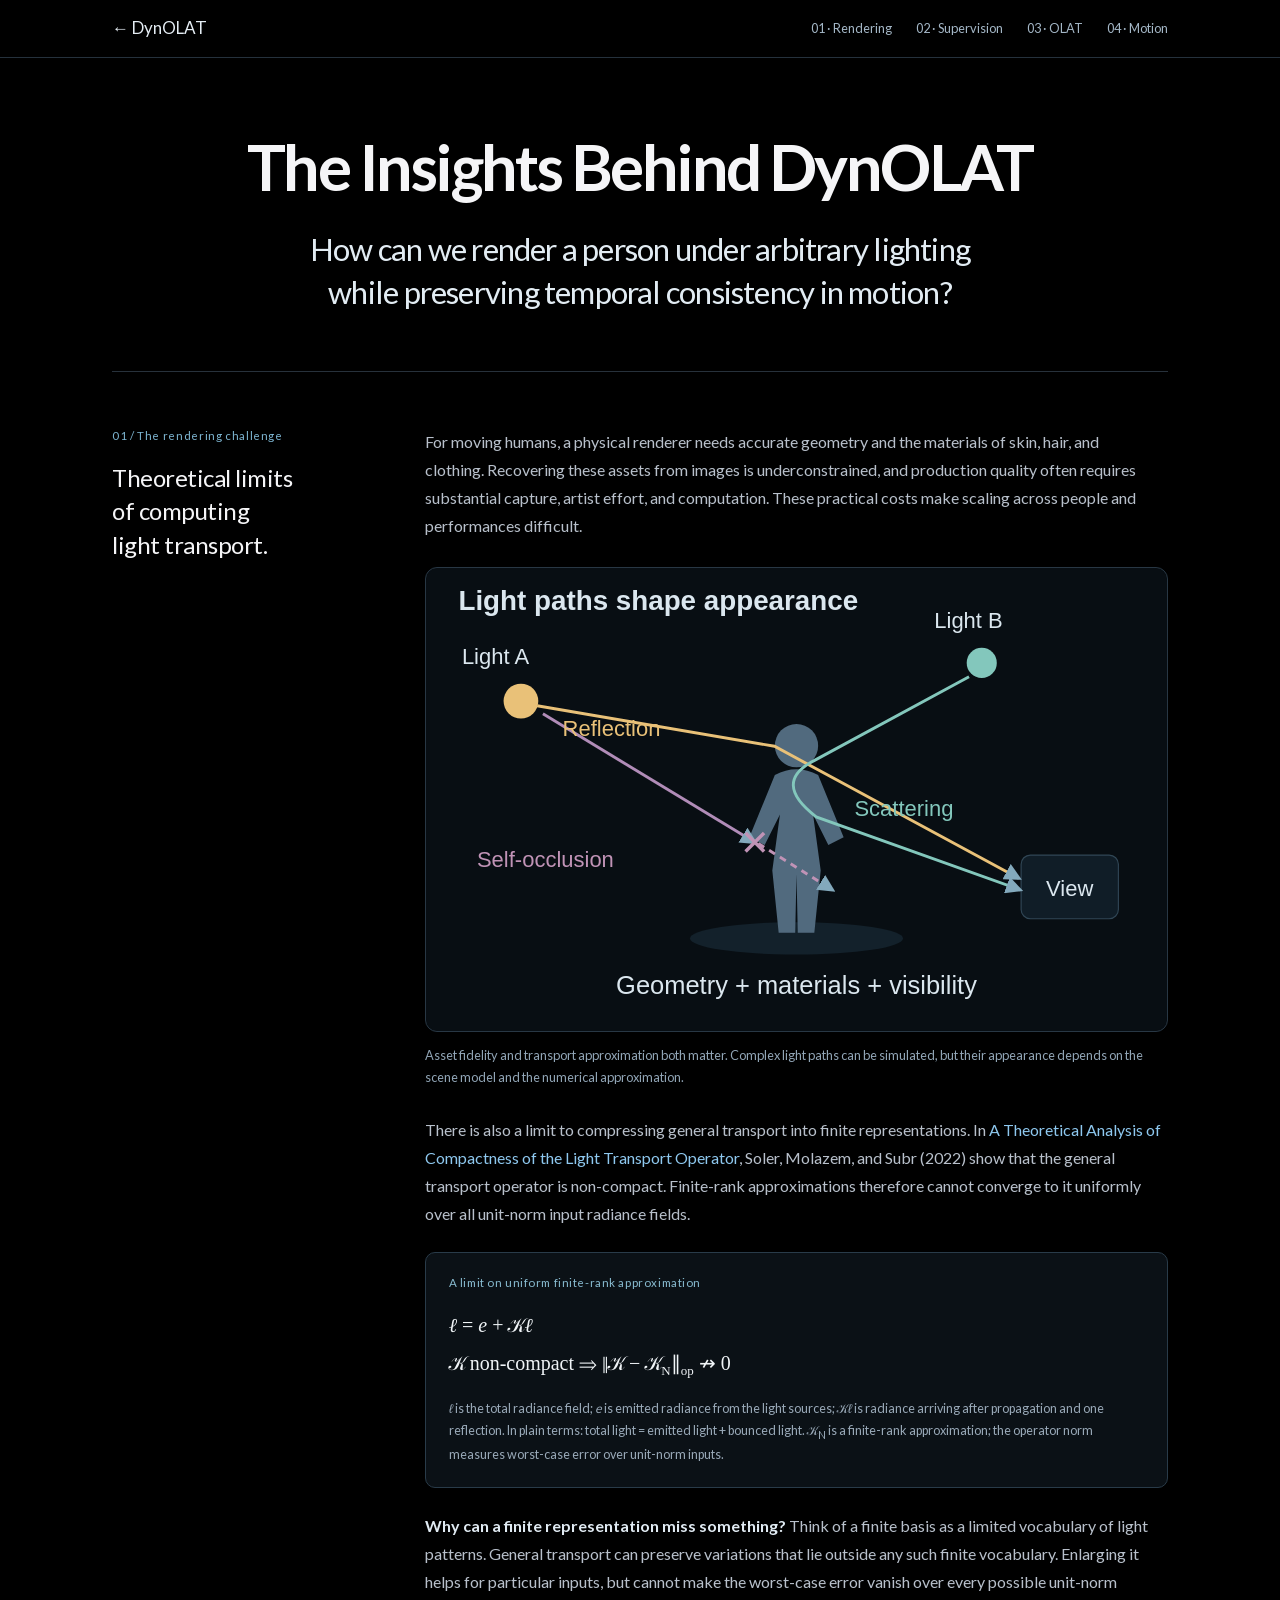
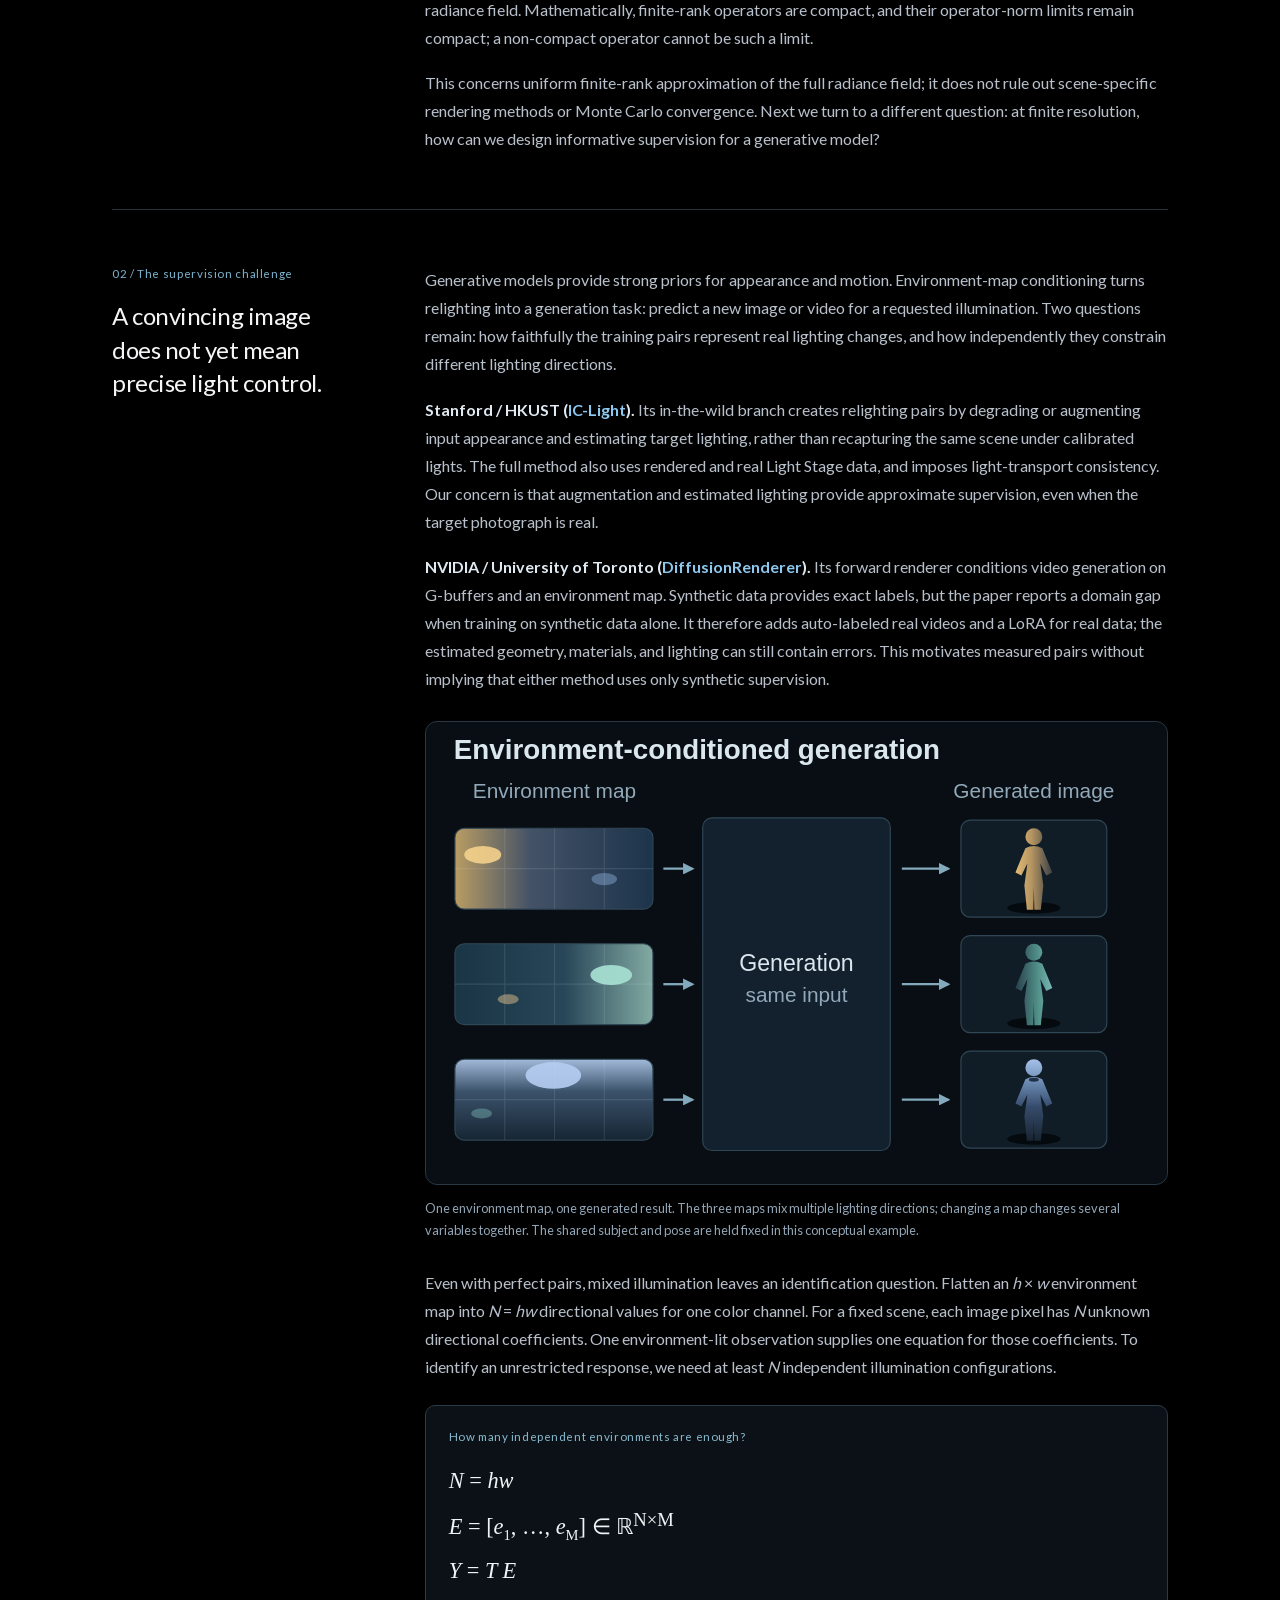
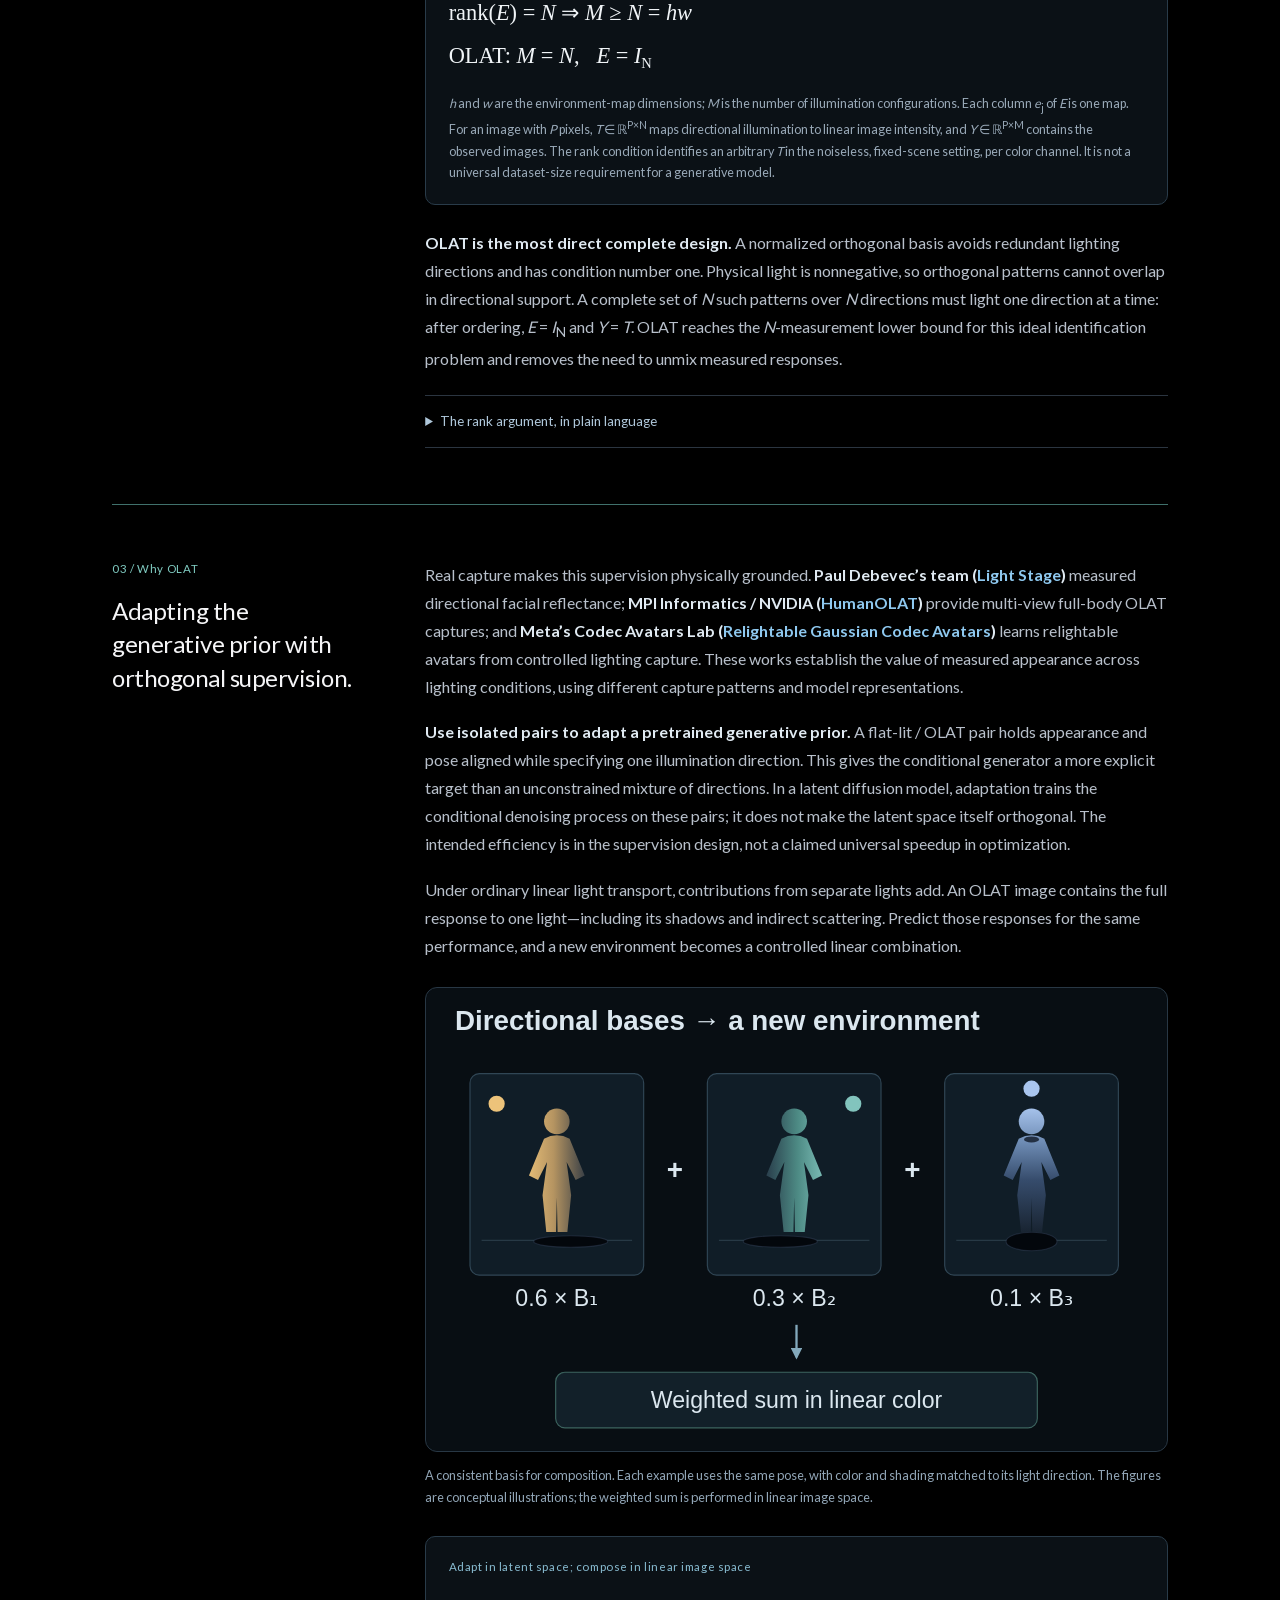
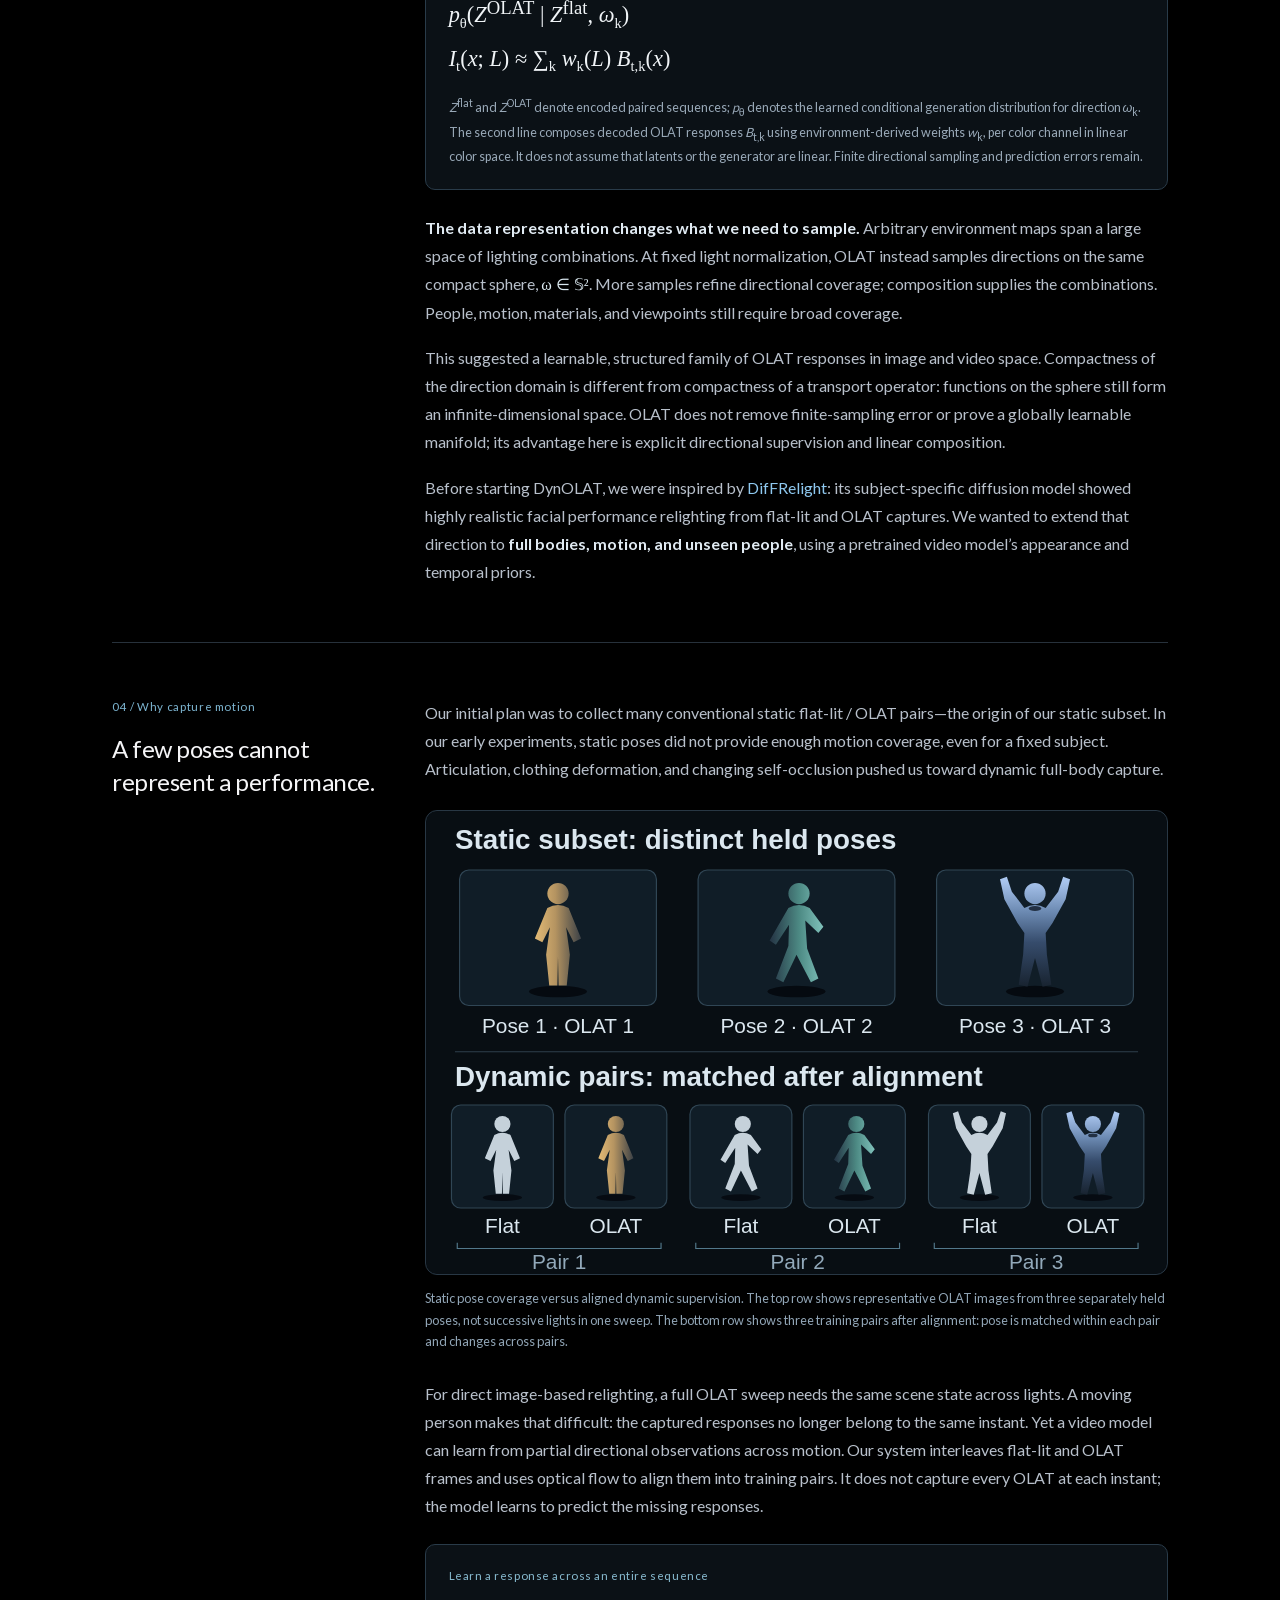
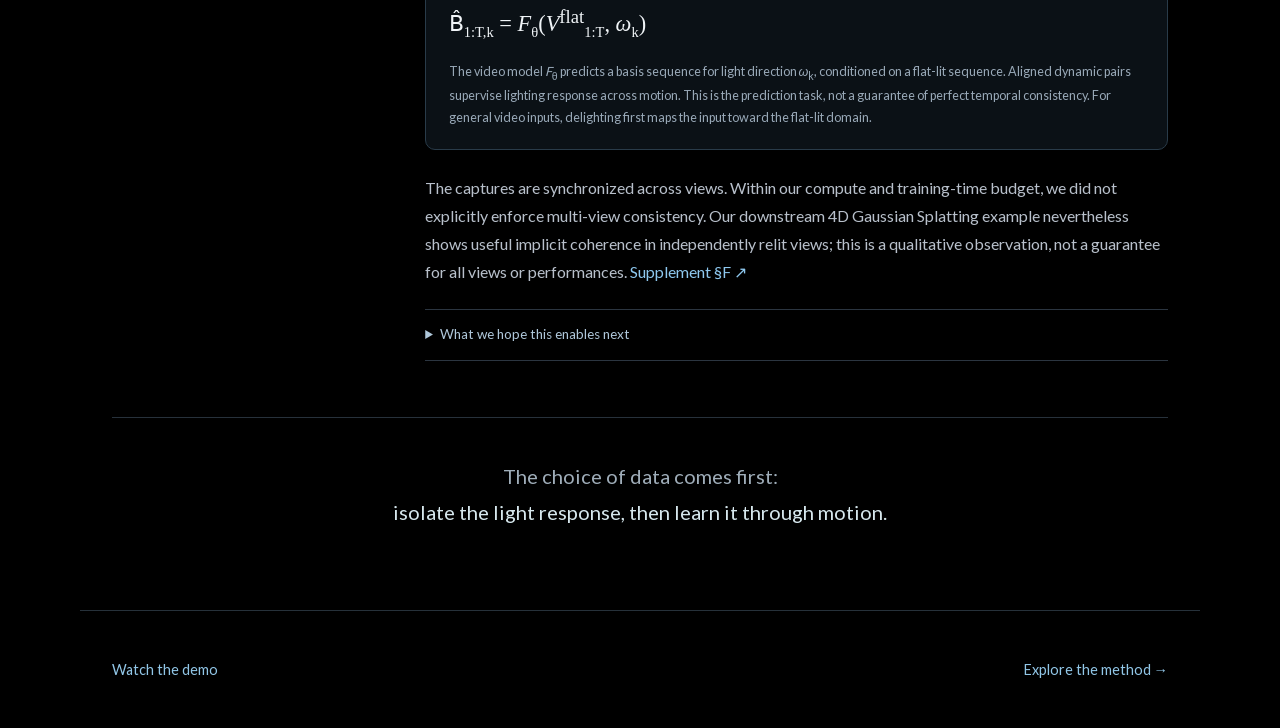
==== project-source.html @ dbf250d0 "Refine Insights narrative, supervision math, and diagrams" ====
<!doctype html>
<html lang="en" class="story-document">
<head>
  <meta charset="utf-8">
  <meta name="viewport" content="width=device-width, initial-scale=1">
  <meta name="description" content="Why DynOLAT learns OLAT responses from dynamic human capture: light transport, supervision, and the path from static poses to motion.">
  <title>The Insights Behind DynOLAT</title>
  <link rel="stylesheet" href="styles.css?v=20261019-4">
  <link rel="stylesheet" href="project-source.css?v=20261020-2">
</head>
<body class="story-page">
  <a class="story-skip" href="#project-source">Skip to story</a>
  <header class="story-nav"><div><a class="story-home" href="index.html">← DynOLAT</a><nav aria-label="Story chapters"><a href="#rendering">01 · Rendering</a><a href="#supervision">02 · Supervision</a><a href="#olat">03 · OLAT</a><a href="#motion">04 · Motion</a></nav></div></header>
  <main>    <section class="section section-block project-source" id="project-source" aria-labelledby="project-source-title">
      <div class="container section-inner">
        <div class="section__head">
          <h1 class="section-title" id="project-source-title">The Insights Behind DynOLAT</h1>
          <p class="source-question">How can we render a person under arbitrary lighting<br class="source-wide-break"> while preserving temporal consistency in motion?</p>
        </div>

        <article id="rendering" class="source-chapter">
          <header><span class="source-index">01 / The rendering challenge</span><h2>Theoretical limits of computing light transport.</h2></header>
          <div class="source-body">
            <p>For moving humans, a physical renderer needs accurate geometry and the materials of skin, hair, and clothing. Recovering these assets from images is underconstrained, and production quality often requires substantial capture, artist effort, and computation. These practical costs make scaling across people and performances difficult.</p>
            <figure class="story-figure"><img src="assets/project-source/transport-paths.svg" width="640" height="400" loading="lazy" alt="Reflection, scattering, and self-occlusion depend on the person's geometry and materials, and all contribute to the rendered appearance."><figcaption>Asset fidelity and transport approximation both matter. Complex light paths can be simulated, but their appearance depends on the scene model and the numerical approximation.</figcaption></figure>
            <p>There is also a limit to compressing general transport into finite representations. In <a href="https://homepages.inf.ed.ac.uk/ksubr/Files/Papers/SIG22_Compactness.pdf">A Theoretical Analysis of Compactness of the Light Transport Operator</a>, Soler, Molazem, and Subr (2022) show that the general transport operator is non-compact. Finite-rank approximations therefore cannot converge to it uniformly over all unit-norm input radiance fields.</p>
            <div class="source-equation" role="group" aria-label="Rendering equation and the limitation of finite-rank uniform approximation">
              <p class="source-equation__label">A limit on uniform finite-rank approximation</p>
              <p class="source-math"><i>ℓ</i> = <i>e</i> + 𝒦<i>ℓ</i><br>𝒦 non-compact ⇒ ∥𝒦 − 𝒦<sub>N</sub>∥<sub>op</sub> ↛ 0</p>
              <p class="source-equation__caption"><i>ℓ</i> is the total radiance field; <i>e</i> is emitted radiance from the light sources; 𝒦<i>ℓ</i> is radiance arriving after propagation and one reflection. In plain terms: total light = emitted light + bounced light. 𝒦<sub>N</sub> is a finite-rank approximation; the operator norm measures worst-case error over unit-norm inputs.</p>
            </div>
            <p><strong>Why can a finite representation miss something?</strong> Think of a finite basis as a limited vocabulary of light patterns. General transport can preserve variations that lie outside any such finite vocabulary. Enlarging it helps for particular inputs, but cannot make the worst-case error vanish over every possible unit-norm radiance field. Mathematically, finite-rank operators are compact, and their operator-norm limits remain compact; a non-compact operator cannot be such a limit.</p>
            <p>This concerns uniform finite-rank approximation of the full radiance field; it does not rule out scene-specific rendering methods or Monte Carlo convergence. Next we turn to a different question: at finite resolution, how can we design informative supervision for a generative model?</p>
          </div>
        </article>

        <article id="supervision" class="source-chapter">
          <header><span class="source-index">02 / The supervision challenge</span><h2>A convincing image does not yet mean precise light control.</h2></header>
          <div class="source-body">
            <p>Generative models provide strong priors for appearance and motion. Environment-map conditioning turns relighting into a generation task: predict a new image or video for a requested illumination. Two questions remain: how faithfully the training pairs represent real lighting changes, and how independently they constrain different lighting directions.</p>
            <p><strong>Stanford / HKUST (<a href="https://proceedings.iclr.cc/paper_files/paper/2025/file/1cce374fec7829c24a97ae0e91cd0999-Paper-Conference.pdf">IC-Light</a>).</strong> Its in-the-wild branch creates relighting pairs by degrading or augmenting input appearance and estimating target lighting, rather than recapturing the same scene under calibrated lights. The full method also uses rendered and real Light Stage data, and imposes light-transport consistency. Our concern is that augmentation and estimated lighting provide approximate supervision, even when the target photograph is real.</p>
            <p><strong>NVIDIA / University of Toronto (<a href="https://arxiv.org/abs/2501.18590">DiffusionRenderer</a>).</strong> Its forward renderer conditions video generation on G-buffers and an environment map. Synthetic data provides exact labels, but the paper reports a domain gap when training on synthetic data alone. It therefore adds auto-labeled real videos and a LoRA for real data; the estimated geometry, materials, and lighting can still contain errors. This motivates measured pairs without implying that either method uses only synthetic supervision.</p>
            <figure class="story-figure"><img src="assets/project-source/mixed-supervision.svg" width="640" height="400" loading="lazy" alt="Three environment maps are arranged vertically. Each conditions generation of one corresponding image of the same pose, with a different lighting appearance."><figcaption>One environment map, one generated result. The three maps mix multiple lighting directions; changing a map changes several variables together. The shared subject and pose are held fixed in this conceptual example.</figcaption></figure>
            <p>Even with perfect pairs, mixed illumination leaves an identification question. Flatten an <i>h</i> × <i>w</i> environment map into <i>N</i> = <i>hw</i> directional values for one color channel. For a fixed scene, each image pixel has <i>N</i> unknown directional coefficients. One environment-lit observation supplies one equation for those coefficients. To identify an unrestricted response, we need at least <i>N</i> independent illumination configurations.</p>
            <div class="source-equation" role="group" aria-label="Environment-map dimensions, measurement rank, and the OLAT basis">
              <p class="source-equation__label">How many independent environments are enough?</p>
              <p class="source-math"><i>N</i> = <i>hw</i><br><i>E</i> = [<i>e</i><sub>1</sub>, …, <i>e</i><sub>M</sub>] ∈ ℝ<sup>N×M</sup><br><i>Y</i> = <i>T E</i><br>rank(<i>E</i>) = <i>N</i> ⇒ <i>M</i> ≥ <i>N</i> = <i>hw</i><br>OLAT: <i>M</i> = <i>N</i>, &nbsp; <i>E</i> = <i>I</i><sub>N</sub></p>
              <p class="source-equation__caption"><i>h</i> and <i>w</i> are the environment-map dimensions; <i>M</i> is the number of illumination configurations. Each column <i>e</i><sub>j</sub> of <i>E</i> is one map. For an image with <i>P</i> pixels, <i>T</i> ∈ ℝ<sup>P×N</sup> maps directional illumination to linear image intensity, and <i>Y</i> ∈ ℝ<sup>P×M</sup> contains the observed images. The rank condition identifies an arbitrary <i>T</i> in the noiseless, fixed-scene setting, per color channel. It is not a universal dataset-size requirement for a generative model.</p>
            </div>
            <p><strong>OLAT is the most direct complete design.</strong> A normalized orthogonal basis avoids redundant lighting directions and has condition number one. Physical light is nonnegative, so orthogonal patterns cannot overlap in directional support. A complete set of <i>N</i> such patterns over <i>N</i> directions must light one direction at a time: after ordering, <i>E</i> = <i>I</i><sub>N</sub> and <i>Y</i> = <i>T</i>. OLAT reaches the <i>N</i>-measurement lower bound for this ideal identification problem and removes the need to unmix measured responses.</p>
            <details class="source-detail"><summary>The rank argument, in plain language</summary><div>
            <p>More images do not automatically mean more independent information. If every environment is just a brighter or darker copy of one map, the columns of <i>E</i> are proportional and its rank is only one. With fewer than <i>N</i> independent directions in their span, some changes in <i>T</i> remain invisible in all the training observations. Full row rank removes that linear ambiguity; good conditioning reduces sensitivity to noise.</p>
            <p>For nonnegative patterns, <span class="source-inline-math">⟨eᵢ, eⱼ⟩ = ∑ₖ eₖᵢ eₖⱼ = 0</span> means every product is zero. Hence the patterns illuminate disjoint direction sets. With <i>N</i> nonzero, pairwise orthogonal patterns over <i>N</i> bins, each set contains one bin. Non-orthogonal full-rank designs also work; orthogonality is a well-conditioned choice, not a requirement for learning.</p>
            <p>This count assumes a fixed subject, pose, viewpoint, and linear response; varying the pose also changes <i>T</i>. Priors, reduced angular bandwidth, or a restricted response family can lower the data requirement. Orthogonality concerns the lighting inputs, not their images or learned latents. OLAT does not universally minimize capture time or noise: multiplexed lighting can have advantages under different sensor and illumination budgets.</p>
            </div></details>
          </div>
        </article>

        <article id="olat" class="source-chapter source-chapter--key">
          <header><span class="source-index">03 / Why OLAT</span><h2>Adapting the generative prior with orthogonal supervision.</h2></header>
          <div class="source-body">
            <p>Real capture makes this supervision physically grounded. <strong>Paul Debevec’s team (<a href="https://www.pauldebevec.com/Research/LS/debevec-siggraph2000-high.pdf">Light Stage</a>)</strong> measured directional facial reflectance; <strong>MPI Informatics / NVIDIA (<a href="https://arxiv.org/abs/2508.09137">HumanOLAT</a>)</strong> provide multi-view full-body OLAT captures; and <strong>Meta’s Codec Avatars Lab (<a href="https://arxiv.org/abs/2312.03704">Relightable Gaussian Codec Avatars</a>)</strong> learns relightable avatars from controlled lighting capture. These works establish the value of measured appearance across lighting conditions, using different capture patterns and model representations.</p>
            <p><strong>Use isolated pairs to adapt a pretrained generative prior.</strong> A flat-lit / OLAT pair holds appearance and pose aligned while specifying one illumination direction. This gives the conditional generator a more explicit target than an unconstrained mixture of directions. In a latent diffusion model, adaptation trains the conditional denoising process on these pairs; it does not make the latent space itself orthogonal. The intended efficiency is in the supervision design, not a claimed universal speedup in optimization.</p>
            <p>Under ordinary linear light transport, contributions from separate lights add. An OLAT image contains the full response to one light—including its shadows and indirect scattering. Predict those responses for the same performance, and a new environment becomes a controlled linear combination.</p>
            <figure class="story-figure"><img src="assets/project-source/olat-composition.svg" width="640" height="400" loading="lazy" alt="A smaller human figure under warm left lighting, teal right lighting, and blue top lighting. Each light matches its shading color; top lighting adds a shadow below the chin and on the ground."><figcaption>A consistent basis for composition. Each example uses the same pose, with color and shading matched to its light direction. The figures are conceptual illustrations; the weighted sum is performed in linear image space.</figcaption></figure>
            <div class="source-equation" role="group" aria-label="Conditional generative adaptation and linear OLAT composition">
              <p class="source-equation__label">Adapt in latent space; compose in linear image space</p>
              <p class="source-math"><i>p</i><sub>θ</sub>(<i>Z</i><sup>OLAT</sup> | <i>Z</i><sup>flat</sup>, <i>ω</i><sub>k</sub>)<br><i>I</i><sub>t</sub>(<i>x</i>; <i>L</i>) ≈ ∑<sub>k</sub> <i>w</i><sub>k</sub>(<i>L</i>) <i>B</i><sub>t,k</sub>(<i>x</i>)</p>
              <p class="source-equation__caption"><i>Z</i><sup>flat</sup> and <i>Z</i><sup>OLAT</sup> denote encoded paired sequences; <i>p</i><sub>θ</sub> denotes the learned conditional generation distribution for direction <i>ω</i><sub>k</sub>. The second line composes decoded OLAT responses <i>B</i><sub>t,k</sub> using environment-derived weights <i>w</i><sub>k</sub>, per color channel in linear color space. It does not assume that latents or the generator are linear. Finite directional sampling and prediction errors remain.</p>
            </div>
            <p><strong>The data representation changes what we need to sample.</strong> Arbitrary environment maps span a large space of lighting combinations. At fixed light normalization, OLAT instead samples directions on the same compact sphere, <span class="source-inline-math">ω ∈ 𝕊²</span>. More samples refine directional coverage; composition supplies the combinations. People, motion, materials, and viewpoints still require broad coverage.</p>
            <p>This suggested a learnable, structured family of OLAT responses in image and video space. Compactness of the direction domain is different from compactness of a transport operator: functions on the sphere still form an infinite-dimensional space. OLAT does not remove finite-sampling error or prove a globally learnable manifold; its advantage here is explicit directional supervision and linear composition.</p>
            <p>Before starting DynOLAT, we were inspired by <a href="https://arxiv.org/abs/2410.08188">DifFRelight</a>: its subject-specific diffusion model showed highly realistic facial performance relighting from flat-lit and OLAT captures. We wanted to extend that direction to <strong>full bodies, motion, and unseen people</strong>, using a pretrained video model’s appearance and temporal priors.</p>
          </div>
        </article>

        <article id="motion" class="source-chapter">
          <header><span class="source-index">04 / Why capture motion</span><h2>A few poses cannot represent a performance.</h2></header>
          <div class="source-body">
            <p>Our initial plan was to collect many conventional static flat-lit / OLAT pairs—the origin of our static subset. In our early experiments, static poses did not provide enough motion coverage, even for a fixed subject. Articulation, clothing deformation, and changing self-occlusion pushed us toward dynamic full-body capture.</p>
            <figure class="story-figure"><img src="assets/project-source/dynamic-pairs.svg" width="640" height="400" loading="lazy" alt="Three different static poses above three aligned dynamic pairs. Each pair contains a flat-lit and a directionally shaded OLAT image in the same pose, with the pose changing between pairs."><figcaption>Static pose coverage versus aligned dynamic supervision. The top row shows representative OLAT images from three separately held poses, not successive lights in one sweep. The bottom row shows three training pairs after alignment: pose is matched within each pair and changes across pairs.</figcaption></figure>
            <p>For direct image-based relighting, a full OLAT sweep needs the same scene state across lights. A moving person makes that difficult: the captured responses no longer belong to the same instant. Yet a video model can learn from partial directional observations across motion. Our system interleaves flat-lit and OLAT frames and uses optical flow to align them into training pairs. It does not capture every OLAT at each instant; the model learns to predict the missing responses.</p>
            <div class="source-equation" role="group" aria-label="Video conditioned OLAT prediction task">
              <p class="source-equation__label">Learn a response across an entire sequence</p>
              <p class="source-math">B̂<sub>1:T,k</sub> = <i>F</i><sub>θ</sub>(<i>V</i><sup>flat</sup><sub>1:T</sub>, <i>ω</i><sub>k</sub>)</p>
              <p class="source-equation__caption">The video model <i>F</i><sub>θ</sub> predicts a basis sequence for light direction <i>ω</i><sub>k</sub>, conditioned on a flat-lit sequence. Aligned dynamic pairs supervise lighting response across motion. This is the prediction task, not a guarantee of perfect temporal consistency. For general video inputs, delighting first maps the input toward the flat-lit domain.</p>
            </div>
            <p>The captures are synchronized across views. Within our compute and training-time budget, we did not explicitly enforce multi-view consistency. Our downstream 4D Gaussian Splatting example nevertheless shows useful implicit coherence in independently relit views; this is a qualitative observation, not a guarantee for all views or performances. <a href="assets/dynolat.pdf#page=20">Supplement §F ↗</a></p>
            <details class="source-detail">
              <summary>What we hope this enables next</summary>
              <div><p>We hope the data and learned OLAT responses support faster inference, distillation, and explicit multi-view training. One possibility is to compose OLAT predictions into environment-lit training pairs, then distill them into a model that takes an environment map directly. This could retain the benefits of structured supervision while reducing the cost of generating many basis videos. These are directions for future work.</p></div>
            </details>
          </div>
        </article>
        <p class="source-takeaway">The choice of data comes first:<br><strong>isolate the light response, then learn it through motion.</strong></p>
      </div>
    </section></main>
  <footer class="story-footer"><a href="index.html#demo">Watch the demo</a><a href="index.html#method">Explore the method →</a></footer>
</body>
</html>
---- styles.css ----
@font-face {
  font-family: "Lato";
  font-style: normal;
  font-weight: 400;
  font-display: swap;
  src: url("assets/fonts/lato-latin-400-normal.woff2") format("woff2");
}

@font-face {
  font-family: "Lato";
  font-style: normal;
  font-weight: 700;
  font-display: swap;
  src: url("assets/fonts/lato-latin-700-normal.woff2") format("woff2");
}

:root {
  color-scheme: dark;
  --bg: #000000;
  --surface-deep: #121214;
  --surface: #1d1d1f;
  --surface-hover: #2a2a2d;
  --border: #424245;
  --border-strong: #55555a;
  --text: #f5f5f7;
  --text-muted: #8e8e93;
  --text-faint: #76767b;
  --link: #3274d8;
  --accent: #40a5eb;
  --accent-soft: #6e85df;
  --accent-teal: #52bbb1;
  --container: 60rem;
  --gutter: clamp(1.1rem, 4vw, 2rem);
  --section-gap: clamp(6rem, 10vw, 10rem);
  --radius-media: 16px;
  --radius: 8px;
  --radius-sm: 6px;
  --radius-pill: 999px;
  --ease: cubic-bezier(0.4, 0, 0.2, 1);
  --anchor-offset: 5.5rem;
  --step-small: 0.875rem;
  --step-body: 1.0625rem;
  --step-lead: 1.3125rem;
  --step-heading: 2rem;
  --step-display: 2.2rem;
}

*,
*::before,
*::after {
  box-sizing: border-box;
}

html {
  scroll-behavior: smooth;
  scroll-padding-top: var(--anchor-offset);
  -webkit-text-size-adjust: 100%;
}

body {
  min-width: 320px;
  margin: 0;
  overflow-x: hidden;
  background: var(--bg);
  color: var(--text);
  font-family: "Lato", ui-sans-serif, -apple-system, BlinkMacSystemFont, "Segoe UI", "PingFang SC", "Microsoft YaHei", sans-serif;
  font-size: var(--step-body);
  line-height: 1.47;
  letter-spacing: 0;
  -webkit-font-smoothing: antialiased;
  text-rendering: optimizeLegibility;
}

img,
video {
  display: block;
  max-width: 100%;
  height: auto;
  -webkit-user-drag: none;
  user-select: none;
}

a {
  color: var(--link);
  text-decoration: none;
}

a:hover {
  text-decoration: underline;
}

h1,
h2,
h3,
p,
figure {
  margin: 0;
}

h1,
h2,
h3 {
  font-weight: 700;
  letter-spacing: 0;
  text-wrap: balance;
}

h2 {
  font-size: var(--step-heading);
  line-height: 1.125;
}

h3 {
  font-size: var(--step-lead);
  line-height: 1.25;
}

p {
  text-wrap: pretty;
}

:focus-visible {
  outline: 2px solid var(--link);
  outline-offset: 3px;
  border-radius: 4px;
}

.container {
  width: 100%;
  max-width: var(--container);
  margin-inline: auto;
  padding-inline: var(--gutter);
}

.paper-page {
  width: 100%;
}

.topbar {
  position: fixed;
  inset: 0 0 auto;
  z-index: 50;
  display: flex;
  justify-content: center;
  padding: max(0.25rem, env(safe-area-inset-top, 0px)) var(--gutter) 0;
  pointer-events: none;
}

.topbar__pill {
  display: flex;
  align-items: center;
  justify-content: space-between;
  gap: 0.75rem;
  width: 100%;
  max-width: calc(var(--container) - var(--gutter) * 2);
  min-height: 3rem;
  padding: 0.35rem 0.5rem 0.35rem 0.9rem;
  border-radius: var(--radius-media);
  background: color-mix(in srgb, var(--bg) 65%, transparent);
  backdrop-filter: blur(20px) saturate(160%);
  -webkit-backdrop-filter: blur(20px) saturate(160%);
  box-shadow: 0 0 0 1px var(--border);
  opacity: 0;
  transform: translateY(calc(-100% - 1.5rem));
  transition: opacity 0.3s var(--ease), transform 0.3s var(--ease);
  pointer-events: none;
}

.topbar.is-pinned .topbar__pill {
  opacity: 1;
  transform: none;
  pointer-events: auto;
}

.topbar__brand {
  display: inline-flex;
  flex: none;
  align-items: center;
  gap: 0.55rem;
  color: var(--text);
  font-weight: 700;
}

.topbar__brand:hover {
  text-decoration: none;
}

.brand-mark {
  width: 1.15rem;
  height: 1.15rem;
  flex: none;
  border: 2px solid var(--accent);
  border-right-color: var(--accent-teal);
  border-radius: 50%;
  box-shadow: 0 0 0 3px rgb(64 165 235 / 12%);
}

.topbar__nav {
  display: flex;
  gap: 0.25rem;
  min-width: 0;
  margin-left: auto;
  overflow-x: auto;
  scrollbar-width: none;
}

.topbar__nav::-webkit-scrollbar {
  display: none;
}

.topbar__link {
  padding: 0.35rem 0.7rem;
  border-radius: var(--radius-pill);
  color: var(--text-faint);
  font-size: var(--step-small);
  white-space: nowrap;
  transition: color 0.2s var(--ease), background-color 0.2s var(--ease);
}

.topbar__link:hover {
  background: var(--surface-hover);
  color: var(--text);
  text-decoration: none;
}

.topbar__link.active {
  background: var(--surface);
  color: var(--text);
}

.hero {
  min-height: 100vh;
  padding-top: max(clamp(3rem, 8vw, 5.5rem), env(safe-area-inset-top, 0px));
  padding-bottom: var(--section-gap);
  text-align: center;
}

.hero .section-inner {
  display: flex;
  flex-direction: column;
  align-items: center;
}

.hero__title {
  display: flex;
  align-items: baseline;
  justify-content: center;
  gap: 0.32em;
  max-width: 56rem;
  margin-bottom: 1.75rem;
  font-size: var(--step-display);
  line-height: 1.1;
  text-align: left;
}

.hero__title-main {
  flex: none;
  background: linear-gradient(90deg, var(--accent-soft) 0%, var(--accent) 35%, var(--accent-teal) 60%, var(--accent) 100%);
  background-size: 200% 100%;
  background-clip: text;
  color: transparent;
  -webkit-background-clip: text;
  -webkit-text-fill-color: transparent;
  animation: gradient-drift 8s ease-in-out infinite alternate;
}

.hero__title-sub {
  color: var(--text);
  font-weight: 400;
}

@keyframes gradient-drift {
  from { background-position: 0% 50%; }
  to { background-position: 100% 50%; }
}

.authors {
  max-width: 52rem;
  color: var(--text);
  font-size: var(--step-lead);
  line-height: 1.55;
}

.authors sup,
.author-note sup {
  margin-left: 0.08em;
  color: var(--link);
  font-size: 0.72em;
  font-weight: 700;
}

.affiliations {
  margin-top: 0.75rem;
  color: var(--text);
  font-size: var(--step-lead);
}

.affiliations span {
  margin-inline: 0.4em;
  color: var(--text-faint);
}

.author-note {
  display: flex;
  flex-wrap: wrap;
  justify-content: center;
  gap: 0.25rem 2.5rem;
  margin-top: 0.45rem;
  color: var(--text-muted);
  font-size: var(--step-small);
}

.actions {
  display: flex;
  flex-wrap: wrap;
  justify-content: center;
  gap: 0.6rem;
  margin-top: 1.75rem;
}

.button {
  display: inline-flex;
  align-items: center;
  justify-content: center;
  min-width: 5rem;
  min-height: 2.7rem;
  padding: 0.6rem 1.15rem;
  border: 1px solid var(--border);
  border-radius: var(--radius-pill);
  background: var(--surface);
  color: var(--text);
  font-size: var(--step-body);
  line-height: 1.2;
  transition: background-color 0.2s var(--ease), border-color 0.2s var(--ease);
}

.button:hover {
  border-color: var(--border-strong);
  background: var(--surface-hover);
  text-decoration: none;
}

.hero__teaser {
  margin-top: clamp(3rem, 7vw, 5rem);
}

.media-frame {
  position: relative;
  overflow: hidden;
  width: 100%;
  border-radius: var(--radius-media);
  background: var(--surface-deep);
}

.hero__media {
  aspect-ratio: 1920 / 812;
}

.hero__media img,
.media-frame--video video {
  width: 100%;
  height: 100%;
  object-fit: cover;
}

.section {
  padding-block: var(--section-gap);
}

.hero + .section,
.section + .section {
  padding-top: 0;
}

.section__head {
  margin-bottom: clamp(2.5rem, 5vw, 4rem);
}

.section__head h2 {
  text-align: center;
}

.section__lead {
  margin-top: 1.5rem;
  color: var(--text);
  text-align: left;
}

.prose {
  color: var(--text);
}

.callout {
  display: grid;
  grid-template-columns: 7rem minmax(0, 1fr);
  gap: 1.5rem;
  align-items: start;
  margin-top: 2.5rem;
  padding: 1.5rem 0 1.5rem 1.5rem;
  border-left: 3px solid var(--link);
  background: linear-gradient(90deg, rgb(50 116 216 / 10%), transparent 72%);
}

.callout h3 {
  color: var(--accent);
}

.method-list {
  display: grid;
  grid-template-columns: 1fr 1fr;
  gap: 1px;
  margin: 0;
  padding: 1px;
  border-radius: var(--radius);
  background: var(--border);
  list-style: none;
}

.method-list .info-card {
  display: grid;
  grid-template-columns: 2.8rem minmax(0, 1fr);
  gap: 1rem;
  min-height: 13rem;
  padding: 1.75rem;
  background: var(--surface-deep);
}

.method-list .info-card:first-child {
  border-radius: var(--radius-sm) 0 0 0;
}

.method-list .info-card:nth-child(2) {
  border-radius: 0 var(--radius-sm) 0 0;
}

.method-list .info-card:nth-last-child(2) {
  border-radius: 0 0 0 var(--radius-sm);
}

.method-list .info-card:last-child {
  border-radius: 0 0 var(--radius-sm) 0;
}

.method-list__index {
  color: var(--link);
  font-size: var(--step-small);
  font-variant-numeric: tabular-nums;
}

.info-card h3 {
  margin-bottom: 0.8rem;
}

.info-card p {
  color: var(--text-muted);
}

.dataset-summary {
  display: grid;
  grid-template-columns: repeat(3, 1fr);
  margin-bottom: 3rem;
  border-block: 1px solid var(--border);
}

.dataset-summary p {
  display: flex;
  min-width: 0;
  flex-direction: column;
  align-items: center;
  gap: 0.25rem;
  padding: 1.8rem 1rem;
  text-align: center;
}

.dataset-summary p + p {
  border-left: 1px solid var(--border);
}

.dataset-summary strong {
  color: var(--text);
  font-size: var(--step-heading);
  line-height: 1.15;
}

.dataset-summary span {
  color: var(--text-muted);
  font-size: var(--step-small);
}

.dataset-grid {
  display: grid;
  grid-template-columns: repeat(3, 1fr);
  gap: 1rem;
}

.dataset-grid .info-card {
  min-height: 12rem;
  padding: 1.5rem;
  border: 1px solid var(--border);
  border-radius: var(--radius);
  background: var(--surface-deep);
}

.metric-grid {
  display: grid;
  grid-template-columns: repeat(3, 1fr);
  margin-bottom: 2.25rem;
  border-block: 1px solid var(--border);
}

.metric-card {
  display: grid;
  gap: 0.4rem;
  min-width: 0;
  padding: 1.5rem 1.25rem;
  text-align: center;
}

.metric-card + .metric-card {
  border-left: 1px solid var(--border);
}

.metric-name {
  color: var(--text-muted);
  font-size: var(--step-small);
}

.metric-value {
  color: var(--text);
  font-size: var(--step-lead);
  font-weight: 700;
}

.experiment-video-grid {
  display: grid;
  grid-template-columns: 1fr 1fr;
  gap: 1rem;
  margin-top: 2.5rem;
}

.media-frame--video {
  aspect-ratio: 16 / 9;
}

.video-caption {
  margin-top: 0.75rem;
  color: var(--text-muted);
  font-size: var(--step-small);
  text-align: left;
}

.experiment-hdr-note {
  margin-top: 0.75rem;
  color: var(--text-faint);
  font-size: var(--step-small);
  text-align: right;
}

.demo-section {
  padding-bottom: clamp(5rem, 8vw, 8rem);
}

.footer {
  padding-bottom: 2rem;
  color: var(--text-muted);
  font-size: var(--step-small);
  text-align: center;
}

.footer p {
  padding-top: 1.4rem;
  border-top: 1px solid var(--border);
}

video:fullscreen {
  object-fit: contain;
}

video:-webkit-full-screen {
  object-fit: contain;
}

@media (max-width: 52rem) {
  .hero__title {
    display: block;
    text-align: center;
  }

  .hero__title-main,
  .hero__title-sub {
    display: block;
  }

  .hero__title-sub {
    margin-top: 0.3rem;
    font-size: var(--step-lead);
    line-height: 1.3;
  }

  .hero__title-colon,
  .hero__br--wide {
    display: none;
  }

  .authors,
  .affiliations {
    font-size: var(--step-body);
  }

  .method-list,
  .dataset-grid {
    grid-template-columns: 1fr;
  }

  .method-list .info-card {
    min-height: 0;
    border-radius: 0;
  }

  .method-list .info-card:first-child {
    border-radius: var(--radius-sm) var(--radius-sm) 0 0;
  }

  .method-list .info-card:last-child {
    border-radius: 0 0 var(--radius-sm) var(--radius-sm);
  }
}

@media (max-width: 44rem) {
  :root {
    --section-gap: 5.5rem;
  }

  .topbar {
    display: none;
  }

  .hero {
    min-height: auto;
    padding-top: 2.5rem;
  }

  .hero__title {
    font-size: var(--step-heading);
  }

  .author-note {
    display: grid;
    gap: 0.2rem;
  }

  .button {
    min-width: 4.6rem;
    padding-inline: 0.9rem;
    font-size: var(--step-small);
  }

  .actions {
    max-width: 21rem;
  }

  .hero__media {
    border-radius: var(--radius);
  }

  .callout {
    grid-template-columns: 1fr;
    gap: 0.65rem;
    padding-left: 1rem;
  }

  .dataset-summary,
  .metric-grid {
    grid-template-columns: 1fr;
  }

  .dataset-summary p + p,
  .metric-card + .metric-card {
    border-top: 1px solid var(--border);
    border-left: 0;
  }

  .experiment-video-grid {
    grid-template-columns: 1fr;
    gap: 1.75rem;
  }

  .experiment-hdr-note {
    text-align: left;
  }
}

@media (max-width: 31.25rem) {
  .container {
    max-width: 24rem;
  }

  .authors,
  .affiliations,
  .author-note {
    overflow-wrap: anywhere;
  }
}

@media (prefers-reduced-motion: reduce) {
  html {
    scroll-behavior: auto;
  }

  *,
  *::before,
  *::after {
    animation-duration: 0.01ms !important;
    animation-iteration-count: 1 !important;
    transition-duration: 0.01ms !important;
  }
}

/* Release preview: compact opening, full-frame video, and paper-backed results. */
.hero { min-height: auto; padding-top: 2.8rem; padding-bottom: 5rem; }
.hero__title { margin-bottom: 1.2rem; font-size: clamp(1.7rem, 3vw, 2.2rem); }
.authors { font-size: 1.02rem; line-height: 1.65; }
.affiliations { display: flex; justify-content: center; flex-wrap: wrap; gap: .2rem 1rem; font-size: .88rem; margin-top: .65rem; }
.affiliations span { margin: 0; color: var(--text-muted); }
.author-note { font-size: .77rem; }
.actions { margin-top: 1.2rem; gap: .5rem; }
.button { min-height: 2.5rem; padding: .5rem 1rem; font-size: .9rem; }
.button--pending { opacity: .55; cursor: default; gap: .4rem; }
.button--pending small { font-size: .65rem; color: var(--text-muted); }
.hero-demo { margin-top: 1.7rem; scroll-margin-top: 4rem; }
.hero-tagline { font-size: clamp(1rem, 2vw, 1.2rem); color: #dedee4; margin-bottom: 1.5rem; }
.preview-heading { display: flex; justify-content: space-between; align-items: center; margin-bottom: .8rem; text-align: left; }
.preview-heading h2 { font-size: .85rem; font-weight: 400; color: var(--text-muted); }
.preview-toggle { border: 1px solid var(--border); border-radius: 999px; padding: .35rem .8rem; background: transparent; color: var(--text); font: inherit; font-size: .78rem; cursor: pointer; }
.preview-toggle:hover { background: var(--surface); }
.preview-grid { display: grid; grid-template-columns: repeat(3, minmax(0, 1fr)); gap: .8rem; }
.preview-item { overflow: hidden; border: 1px solid #27272b; border-radius: 12px; background: #080809; }
.preview-item video { width: 100%; height: clamp(18rem, 34vw, 23rem); object-fit: contain; background: #000; }
.preview-item figcaption { display: flex; align-items: center; gap: .7rem; padding: .65rem .8rem; text-align: left; font-size: .85rem; }
.preview-item figcaption span { font-size: .67rem; color: var(--text-faint); }
.preview-caption { margin-top: .7rem; font-size: .78rem; color: var(--text-muted); }
.section__head { margin-bottom: 2rem; }
.section { padding-bottom: 5rem; }
.media-frame--video video { object-fit: contain; }
.experiment-video-grid { max-width: 42rem; margin-inline: auto; }
.experiment-video-grid .media-frame--video { aspect-ratio: 3 / 5; background: #000; }
.experiment-hdr-note { text-align: center; max-width: 42rem; margin-inline: auto; }
.playback-heading { text-align: center; margin: 3rem 0 .8rem; }
.playback-heading + p { color: var(--text-muted); text-align: center; font-size: .95rem; }
.results-table-wrap { overflow-x: auto; margin-top: 2rem; border: 1px solid #303036; border-radius: 10px; }
.results-table { width: 100%; border-collapse: collapse; font-size: .9rem; font-variant-numeric: tabular-nums; text-align: right; }
.results-table caption { padding: 1rem; text-align: left; color: var(--text-muted); background: #111114; }
.results-table th, .results-table td { padding: .8rem 1rem; border-bottom: 1px solid #242429; white-space: nowrap; }
.results-table th:first-child { text-align: left; }
.results-table tbody th { font-weight: 400; }
.results-table thead { color: var(--text-muted); font-size: .8rem; }
.results-table .ours { background: rgb(64 165 235 / 9%); }
.results-table strong { color: #8bceff; }
.results-table tbody tr:last-child > * { border-bottom: 0; }
.results-note { margin-top: .8rem; font-size: .8rem; color: var(--text-muted); }
.method-figure { margin-bottom: 2rem; }
.method-figure img { width: 100%; height: auto; border-radius: 10px; background: white; }
.method-figure figcaption { margin-top: .8rem; font-size: .85rem; color: var(--text-muted); text-align: center; }
@media (max-width: 44rem) {
  .hero { padding-top: 2rem; }
  .hero__title { margin-bottom: 1rem; }
  .hero__title-main { font-size: 2.1rem; }
  .hero__title-sub { font-size: 1.2rem; }
  .authors { font-size: .88rem; }
  .affiliations { font-size: .78rem; gap: .25rem .6rem; }
  .author-note { display: flex; gap: .25rem .8rem; }
  .hero-demo { margin-top: 1.4rem; }
  .hero-tagline { max-width: 22rem; margin-inline: auto; }
  .preview-grid { gap: .35rem; }
  .preview-item { border-radius: 6px; }
  .preview-item video { height: clamp(10rem, 50vw, 17rem); }
  .preview-item figcaption { justify-content: center; padding: .5rem .2rem; font-size: .66rem; gap: 0; }
  .preview-item figcaption span { display: none; }
  .preview-heading h2 { font-size: .75rem; }
  .preview-caption { font-size: .7rem; }
  .experiment-video-grid { grid-template-columns: 1fr 1fr; gap: .5rem; }
  .results-table th, .results-table td { padding: .7rem .8rem; }
}

.dataset-access { display: grid; justify-items: center; gap: .8rem; margin-bottom: 2rem; text-align: center; }
.dataset-access p { max-width: 38rem; color: var(--text-muted); font-size: .85rem; }

.full-demo { margin-bottom: 2.5rem; }
.full-demo video { width: 100%; height: 100%; object-fit: contain; background: #000; }
.demo-actions { display: flex; align-items: center; gap: 1rem; }
.demo-actions a { font-size: .78rem; color: var(--text-muted); }
.demo-actions a:hover { color: var(--text); }
.demo-heading h2 { color: var(--text); font-size: 1rem; }
@media (max-width: 44rem) {
  .demo-actions { gap: .6rem; }
  .demo-actions a { font-size: .7rem; }
}

/* Centered release masthead and dark scientific overview. */
.hero__title { display: block; max-width: 61rem; margin-inline: auto; text-align: center; }
.hero__title-main { display: block; font-size: clamp(2.8rem, 5vw, 4rem); line-height: 1.12; letter-spacing: -.035em; margin-bottom: .65rem; }
.hero__title-colon { display: none; }
.hero__title-sub { display: block; font-size: clamp(1.15rem, 2.35vw, 1.85rem); line-height: 1.35; font-weight: 400; text-align: center; }
.authors { max-width: 53rem; margin-inline: auto; }
.affiliations { color: #d5d8df; }
.method-figure img { background: #090c12; border: 1px solid #273242; }
.comparison-showcase { margin: 0 0 3rem; }
.comparison-title { font-size: 1.35rem; text-align: center; margin-bottom: .6rem; }
.comparison-intro { color: var(--text-muted); font-size: .95rem; max-width: 48rem; text-align: center; margin: 0 auto 1.4rem; }
.comparison-tabs { display: flex; justify-content: center; flex-wrap: wrap; gap: .5rem; margin-bottom: 1rem; }
.comparison-tabs button { font: inherit; font-size: .85rem; border: 1px solid #343a45; border-radius: 999px; padding: .6rem 1rem; background: #11141b; color: #abb5c4; cursor: pointer; }
.comparison-tabs button[aria-pressed="true"] { background: #16314b; color: #b7e4ff; border-color: #5287ac; }
.comparison-tabs button:hover { border-color: #7e9db9; }
.comparison-showcase video { background: #000; width: 100%; height: 100%; object-fit: contain; }
.comparison-showcase figcaption { color: var(--text-muted); font-size: .85rem; margin-top: .8rem; min-height: 2.5em; }
.comparison-actions { display: flex; align-items: center; justify-content: space-between; gap: 1rem; margin-top: .7rem; font-size: .8rem; color: var(--text-muted); }
@media (max-width: 44rem) {
  .hero__title-main { font-size: 2.75rem; }
  .hero__title-sub { font-size: 1.15rem; }
  .hero__br--wide { display: none; }
  .comparison-tabs { gap: .4rem; }
  .comparison-tabs button { padding: .5rem .7rem; font-size: .75rem; }
  .comparison-intro, .comparison-showcase figcaption { font-size: .8rem; }
}

/* Release narrative: demo first, project source next, extra results at the end. */
.publication-note { display: flex; justify-content: center; align-items: center; flex-wrap: wrap; gap: .45rem .65rem; margin: .8rem auto 1.35rem; color: #d2e6f5; font-size: .93rem; letter-spacing: .025em; }
.publication-note__track { border: 1px solid #344a5c; border-radius: 999px; padding: .25rem .65rem; font-size: .75rem; color: #a9bfd2; }
.hero .full-demo { margin-bottom: 0; }
.project-source .section__head { margin-bottom: 2.5rem; }
.more-results .short-preview-heading h2 { color: var(--text); font-size: var(--step-heading); font-weight: 600; }
.more-results .preview-grid { margin-top: 1.5rem; }
.playback-note { display: grid; grid-template-columns: 1fr 16rem; gap: .75rem 2rem; align-items: center; margin-top: 2rem; padding: 1.3rem 1.5rem; border: 1px solid #2a3037; border-radius: 12px; background: #0c0e12; }
.playback-note .playback-heading { text-align: left; margin: 0 0 .55rem; font-size: 1rem; }
.playback-note .playback-heading + p { text-align: left; font-size: .85rem; line-height: 1.6; margin: 0; max-width: 27rem; }
.playback-note .experiment-video-grid { width: 100%; max-width: 16rem; gap: .7rem; margin: 0; grid-template-columns: 1fr 1fr; }
.playback-note .media-frame--video { height: 10rem; aspect-ratio: auto; border-radius: 6px; }
.playback-note .experiment-video { height: 100%; width: 100%; object-fit: contain; }
.playback-note .video-caption { font-size: .7rem; margin-top: .4rem; }
.playback-note .experiment-hdr-note { grid-column: 1 / -1; text-align: left; max-width: none; margin: 0; font-size: .7rem; line-height: 1.5; }
@media (max-width: 44rem) {
  .publication-note { font-size: .8rem; gap: .35rem .5rem; }
  .publication-note__track { font-size: .65rem; }
  .playback-note { grid-template-columns: 1fr; gap: 1rem; padding: 1rem; }
  .playback-note .experiment-video-grid { max-width: 13rem; }
  .playback-note .media-frame--video { height: 8rem; }
}

/* Compact link to the standalone project story. */
.source-entry { text-align: center; margin-top: 2.5rem; }
.source-entry a { display: inline-flex; flex-wrap: wrap; justify-content: center; gap: .5rem 1rem; padding: 1rem 1.4rem; border: 1px solid #2b3b46; border-radius: 10px; color: #a6c9de; font-size: .9rem; }
.source-entry a > span:first-child { color: #e3ecf2; }
.source-entry a:hover { border-color: #77abc6; text-decoration: none; }
.source-entry a:focus-visible { outline: 2px solid #8ec8ef; outline-offset: 4px; }
---- project-source.css ----
/* Project origin: four steps from light transport to dynamic supervision. */
.source-question { text-align: center; max-width: 48rem; margin: 1.5rem auto 0; font-size: clamp(1.4rem, 2.8vw, 1.95rem); line-height: 1.4; color: #e2ecf3; letter-spacing: -.025em; }
.source-intro { text-align: center; max-width: 39rem; margin: 1.2rem auto 0; font-size: 1rem; line-height: 1.7; color: #a5afbc; }
.source-chapter { display: grid; grid-template-columns: minmax(0, 1fr) minmax(0, 2.5fr); gap: 2.5rem; padding: 2.7rem 0; border-top: 1px solid #27313b; }
.source-index { display: block; color: #7db5d1; font-size: .72rem; letter-spacing: .055em; margin-bottom: 1rem; }
.source-chapter header h2 { margin: 0; font-size: 1.35rem; line-height: 1.4; font-weight: 400; letter-spacing: -.02em; }
.source-body { min-width: 0; font-size: .97rem; line-height: 1.75; color: #b8c0cb; }
.source-body > p { margin: 0 0 1.1rem; }
.source-body > :last-child { margin-bottom: 0; }
.source-body strong { color: #e0eaf2; font-weight: 700; }
.source-body a { color: #8ec8ef; text-underline-offset: .2em; }
.source-equation { background: #0b1116; border: 1px solid #293b49; border-radius: 10px; padding: 1.3rem 1.4rem; margin: 1.5rem 0; }
.source-equation__label { margin: 0 0 .8rem; font-size: .72rem; letter-spacing: .05em; color: #89bcd1; }
.source-math { font-family: Georgia, 'Times New Roman', serif; font-size: clamp(1.05rem, 2vw, 1.4rem); color: #f0f4f7; margin: 0 0 .9rem; line-height: 1.9; }
.source-math sub { font-size: .65em; }
.source-equation__caption { font-size: .79rem; line-height: 1.7; color: #99a9b8; margin: 0; }
.source-inline-math { font-family: Georgia, 'Times New Roman', serif; white-space: nowrap; color: #d9e7ef; }
.source-contrast { display: grid; grid-template-columns: 1fr 1fr; gap: 1rem; margin: 1.5rem 0; }
.source-contrast > div { border-left: 2px solid #405362; padding: .1rem 0 .1rem 1rem; }
.source-contrast > div:last-child { border-color: #61b6ad; }
.source-contrast__label { font-size: .73rem; color: #8eb9cf; }
.source-contrast p { margin: .5rem 0 0; font-size: .9rem; line-height: 1.8; }
.source-detail { border-top: 1px solid #2b3540; border-bottom: 1px solid #2b3540; margin-top: 1.4rem; font-size: .85rem; }
.source-detail summary { cursor: pointer; padding: .9rem 0; color: #afc7da; line-height: 1.6; }
.source-detail summary:hover { color: #e4f2ff; }
.source-detail summary:focus-visible { outline: 2px solid #8ec8ef; outline-offset: 4px; }
.source-detail > div { padding: 0 0 .8rem; }
.source-detail p { margin: .3rem 0 .9rem; }
.source-chapter--key { border-top-color: #40716c; }
.source-chapter--key .source-index { color: #80ccc2; }
.source-capture-flow { display: grid; grid-template-columns: 1fr auto 1fr auto 1fr; gap: .75rem; align-items: center; margin: 1.5rem 0; padding: 1rem 0; }
.source-capture-flow div { min-width: 0; }
.source-capture-flow div > span { display: block; font-size: .7rem; color: #82b4cb; margin-bottom: .45rem; }
.source-capture-flow strong { font-size: .82rem; line-height: 1.65; font-weight: 400; display: block; }
.source-flow-arrow { color: #5e7f92; }
.source-takeaway { border-top: 1px solid #27313b; text-align: center; padding-top: 2.5rem; margin: 0; color: #9fadb9; font-size: clamp(1rem, 2vw, 1.25rem); line-height: 1.8; }
.source-takeaway strong { color: #d6e7ed; font-weight: 400; }
@media (max-width: 44rem) {
  .source-wide-break { display: none; }
  .source-question { font-size: 1.35rem; }
  .source-intro { font-size: .9rem; }
  .source-chapter { grid-template-columns: 1fr; gap: 1.1rem; padding: 2rem 0; }
  .source-chapter header h2 { font-size: 1.3rem; }
  .source-index { margin-bottom: .6rem; }
  .source-body { font-size: .9rem; }
  .source-equation { padding: 1rem; }
  .source-math { font-size: 1.06rem; }
  .source-contrast { gap: .7rem; }
  .source-contrast p { font-size: .8rem; }
  .source-capture-flow { gap: .4rem; }
  .source-capture-flow strong { font-size: .72rem; }
}

.story-page { --container: 70rem; }
.story-page .project-source { padding-top: 4.5rem; }
.story-page .section__head { margin-bottom: 3.5rem; }
.story-page .section-title { text-align: center; font-size: clamp(2.5rem, 6vw, 4rem); line-height: 1.15; letter-spacing: -.04em; }
.story-kicker { text-align: center; color: #82b9d2; font-size: .8rem; letter-spacing: .08em; margin: 0 0 1.1rem; }
.story-nav { position: sticky; top: 0; z-index: 10; background: rgba(0,0,0,.94); border-bottom: 1px solid #25313c; backdrop-filter: blur(16px); }
.story-nav > div { max-width: 70rem; margin: auto; padding: 1rem var(--gutter); display: flex; align-items: center; justify-content: space-between; gap: 1.5rem; }
.story-home { color: #e5edf4; white-space: nowrap; }
.story-nav nav { display: flex; flex-wrap: wrap; gap: .5rem 1.5rem; font-size: .8rem; }
.story-nav nav a { color: #a4b7c7; }
.story-page .source-chapter { scroll-margin-top: 1rem; grid-template-columns: minmax(0,1fr) minmax(0,2.8fr); gap: 3rem; padding: 3.5rem 0; }
.story-page .source-chapter header { align-self: start; position: sticky; top: 7rem; }
.story-page .source-chapter header h2 { font-size: 1.5rem; }
.story-figure { margin: 1.7rem 0; }
.story-figure img { width: 100%; height: auto; border: 1px solid #283744; border-radius: 12px; background: #080e13; }
.story-figure figcaption { margin-top: .8rem; font-size: .8rem; line-height: 1.7; color: #91a5b6; }
.story-page .source-body { font-size: 1rem; }
.story-footer { max-width: 70rem; padding: 3rem var(--gutter); margin: 0 auto; display: flex; justify-content: space-between; gap: 1rem; border-top: 1px solid #26313a; }
.story-footer a { color: #91c6e7; font-size: .9rem; }
.story-skip { position: fixed; top: -5rem; left: 1rem; z-index: 30; padding: .8rem 1rem; background: #152b3a; color: #fff; }
.story-skip:focus { top: .5rem; }
.story-page a:focus-visible { outline: 2px solid #89c1e1; outline-offset: 4px; }
@media (max-width: 52rem) {
  .story-nav > div { align-items: flex-start; gap: 1rem; }
  .story-nav nav { gap: .4rem 1rem; justify-content: flex-end; font-size: .72rem; }
  .story-home { font-size: .9rem; }
  .story-page .project-source { padding-top: 3rem; }
  .story-page .source-chapter { grid-template-columns: 1fr; gap: 1.3rem; padding: 2.5rem 0; scroll-margin-top: 1rem; }
  .story-page .source-chapter header { position: static; }
  .story-page .source-body { font-size: .95rem; }
  .story-page .source-math { font-size: 1.05rem; }
}

.story-document { scroll-behavior: auto; scroll-padding-top: 5rem; }
@media (max-width: 52rem) { .story-document { scroll-padding-top: 6rem; } }

#rendering .source-math { font-size: clamp(.94rem, 1.8vw, 1.25rem); }
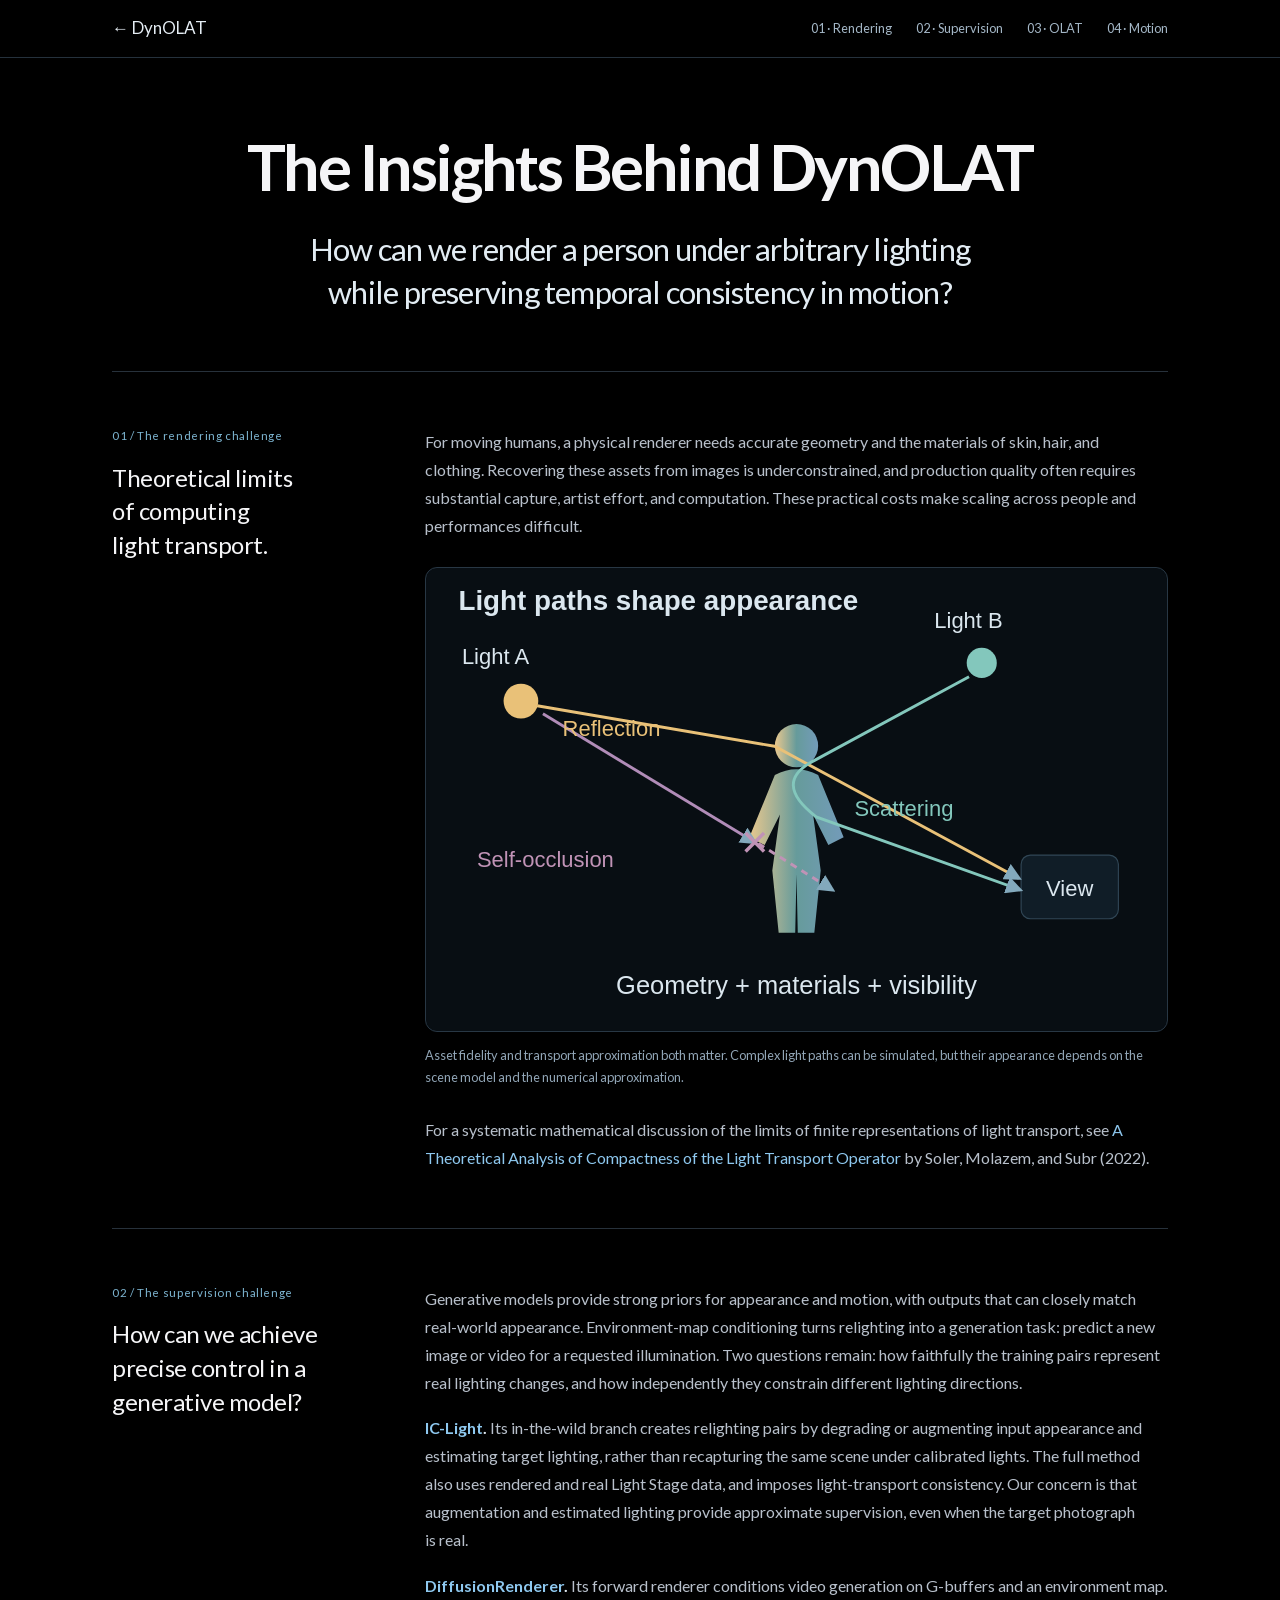
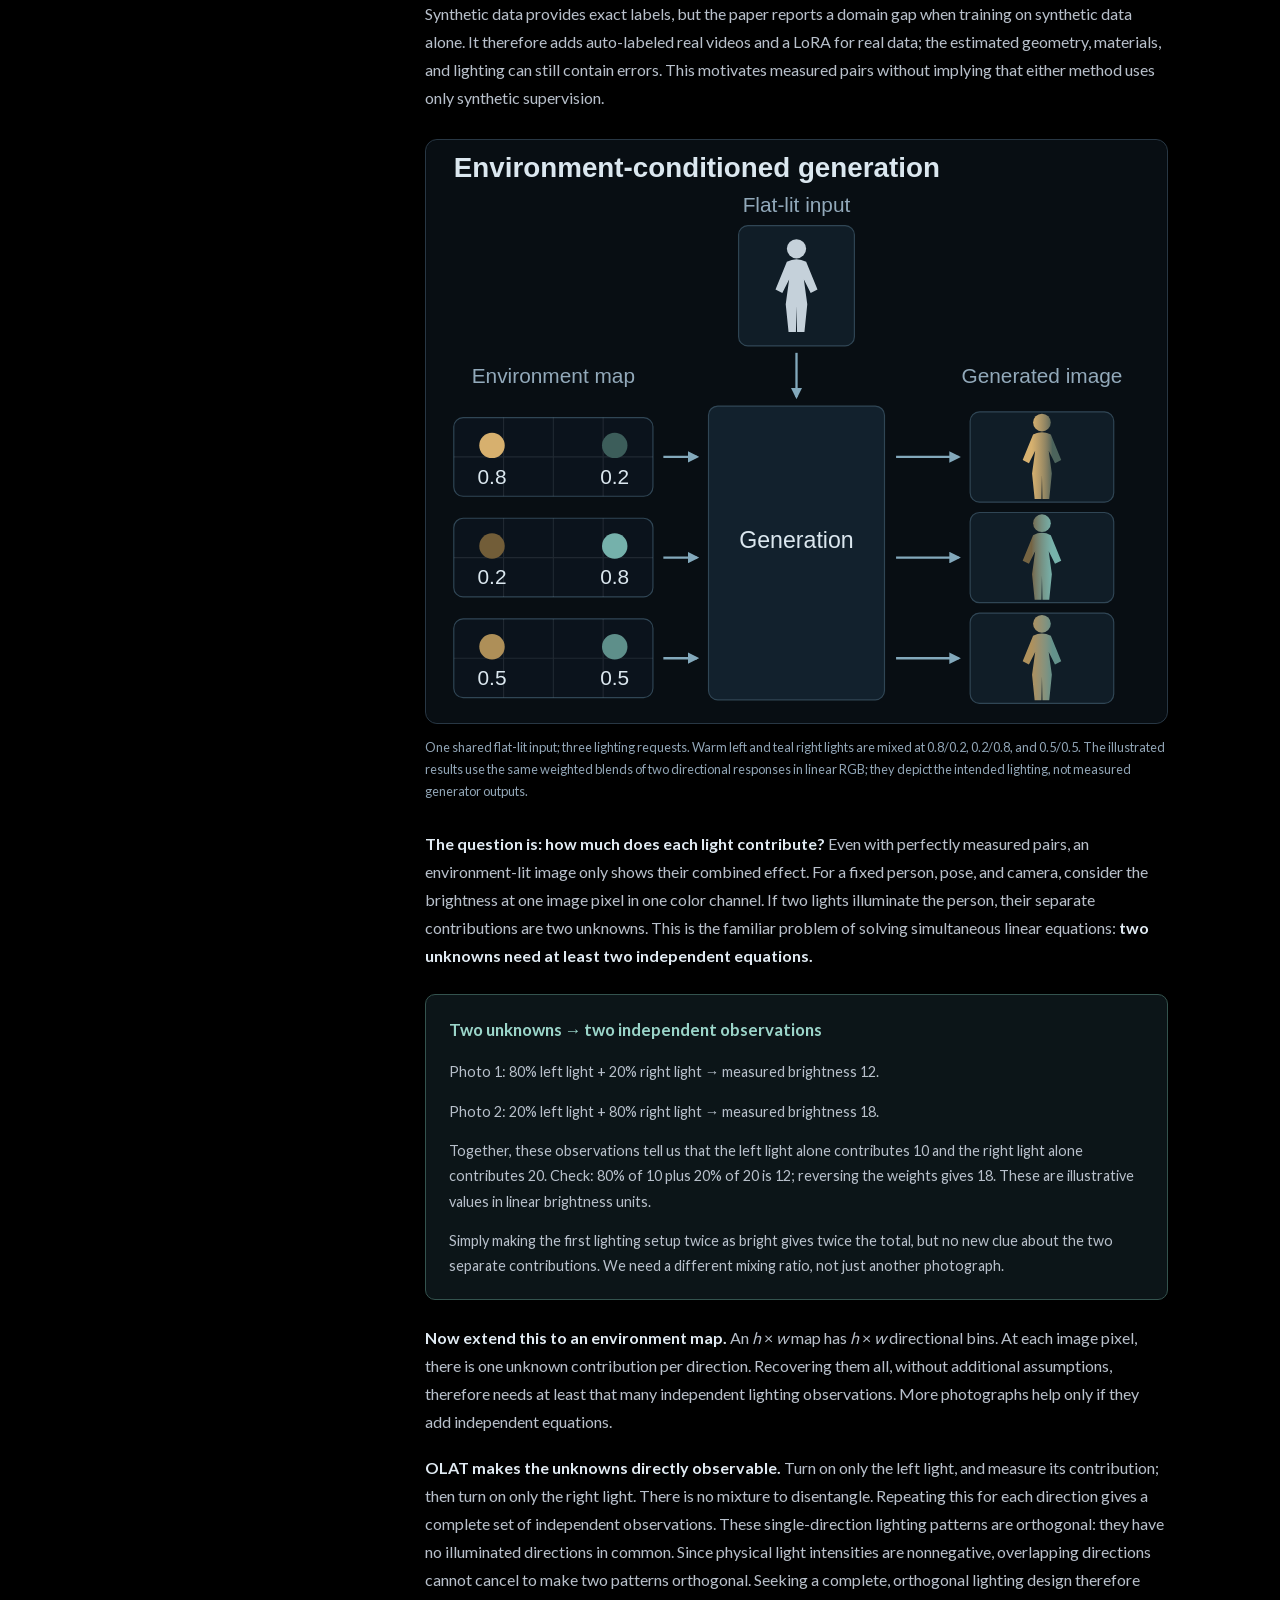
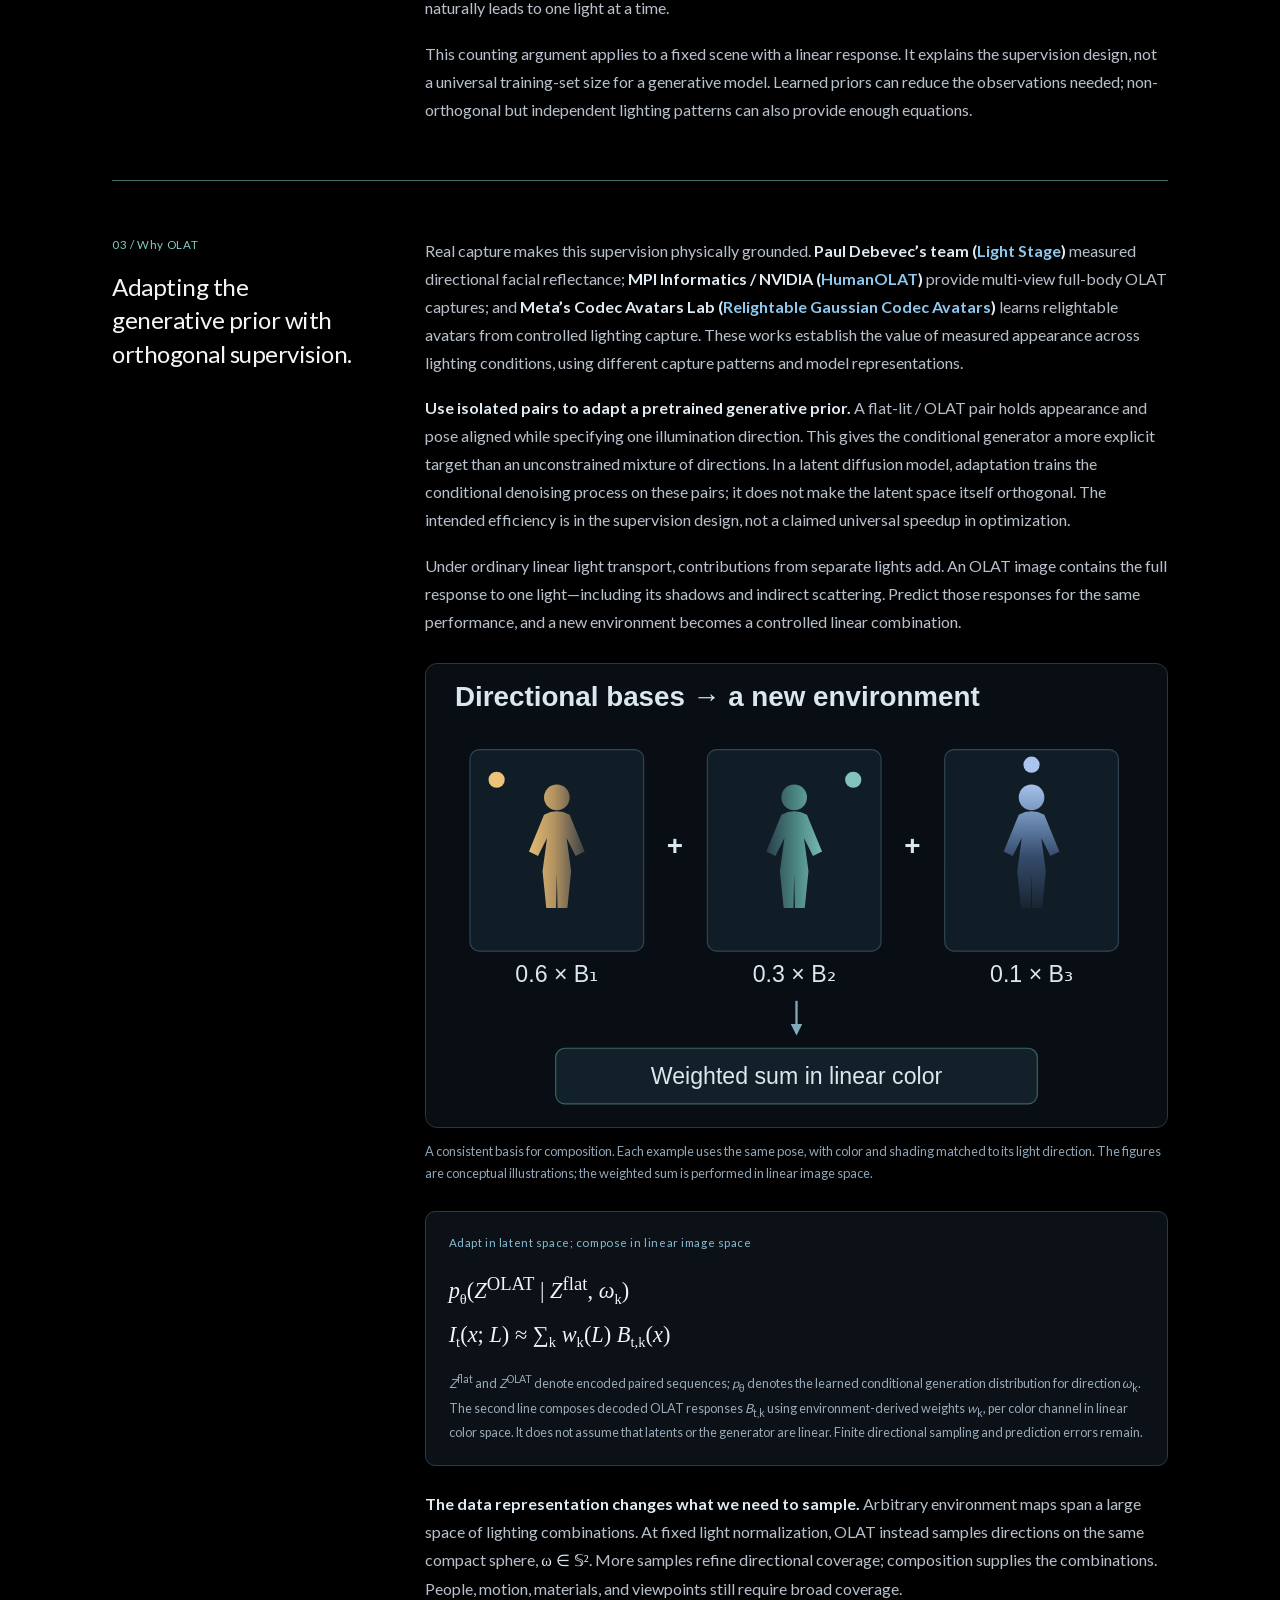
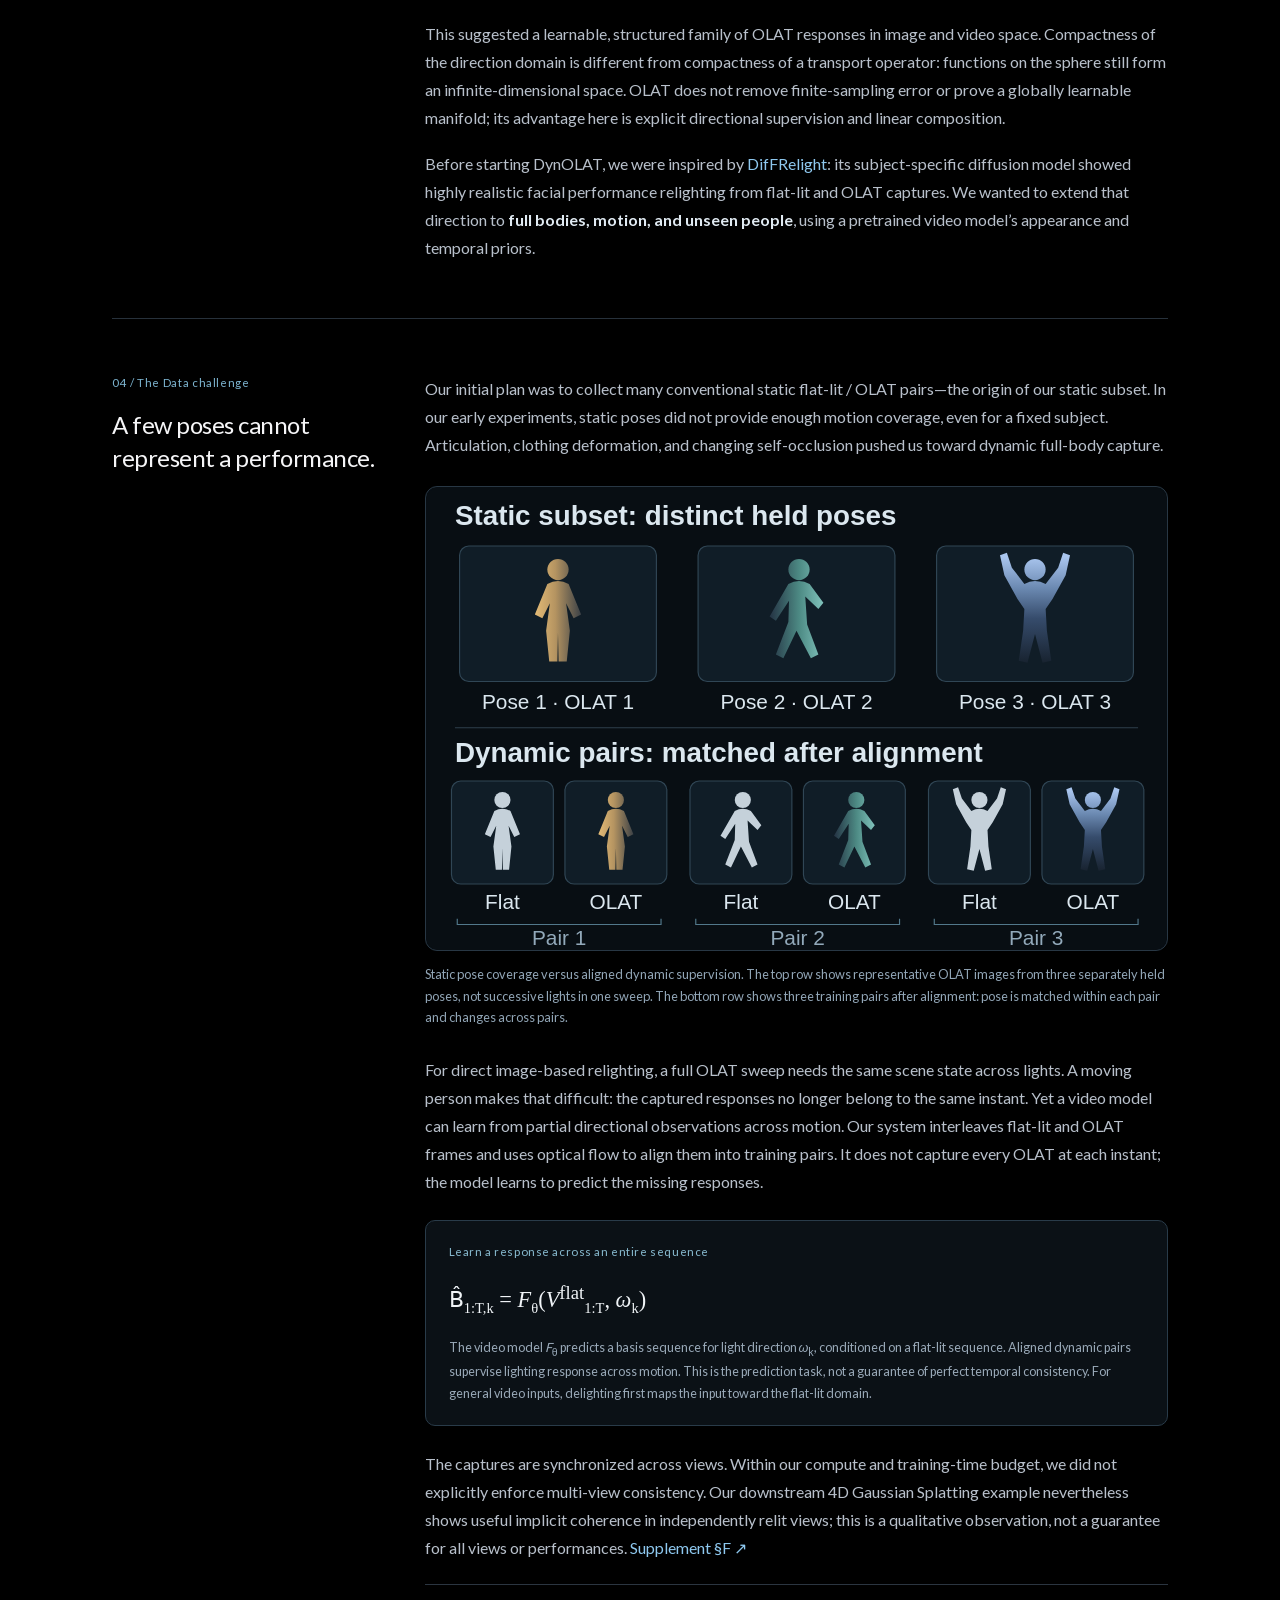
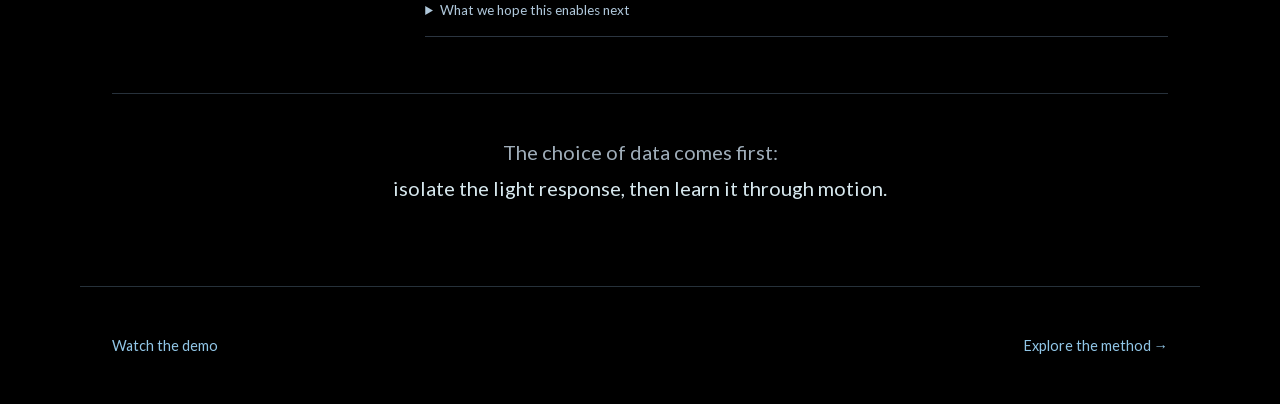
==== commit 0834c95c: "Simplify lighting supervision explanation and gradient diagrams" ====
--- a/project-source.html
+++ b/project-source.html
@@ -6,7 +6,7 @@
   <meta name="description" content="Why DynOLAT learns OLAT responses from dynamic human capture: light transport, supervision, and the path from static poses to motion.">
   <title>The Insights Behind DynOLAT</title>
   <link rel="stylesheet" href="styles.css?v=20261019-4">
-  <link rel="stylesheet" href="project-source.css?v=20261020-2">
+  <link rel="stylesheet" href="project-source.css?v=20261020-3">
 </head>
 <body class="story-page">
   <a class="story-skip" href="#project-source">Skip to story</a>
@@ -22,37 +22,29 @@
           <header><span class="source-index">01 / The rendering challenge</span><h2>Theoretical limits of computing light transport.</h2></header>
           <div class="source-body">
             <p>For moving humans, a physical renderer needs accurate geometry and the materials of skin, hair, and clothing. Recovering these assets from images is underconstrained, and production quality often requires substantial capture, artist effort, and computation. These practical costs make scaling across people and performances difficult.</p>
-            <figure class="story-figure"><img src="assets/project-source/transport-paths.svg" width="640" height="400" loading="lazy" alt="Reflection, scattering, and self-occlusion depend on the person's geometry and materials, and all contribute to the rendered appearance."><figcaption>Asset fidelity and transport approximation both matter. Complex light paths can be simulated, but their appearance depends on the scene model and the numerical approximation.</figcaption></figure>
-            <p>There is also a limit to compressing general transport into finite representations. In <a href="https://homepages.inf.ed.ac.uk/ksubr/Files/Papers/SIG22_Compactness.pdf">A Theoretical Analysis of Compactness of the Light Transport Operator</a>, Soler, Molazem, and Subr (2022) show that the general transport operator is non-compact. Finite-rank approximations therefore cannot converge to it uniformly over all unit-norm input radiance fields.</p>
-            <div class="source-equation" role="group" aria-label="Rendering equation and the limitation of finite-rank uniform approximation">
-              <p class="source-equation__label">A limit on uniform finite-rank approximation</p>
-              <p class="source-math"><i>ℓ</i> = <i>e</i> + 𝒦<i>ℓ</i><br>𝒦 non-compact ⇒ ∥𝒦 − 𝒦<sub>N</sub>∥<sub>op</sub> ↛ 0</p>
-              <p class="source-equation__caption"><i>ℓ</i> is the total radiance field; <i>e</i> is emitted radiance from the light sources; 𝒦<i>ℓ</i> is radiance arriving after propagation and one reflection. In plain terms: total light = emitted light + bounced light. 𝒦<sub>N</sub> is a finite-rank approximation; the operator norm measures worst-case error over unit-norm inputs.</p>
-            </div>
-            <p><strong>Why can a finite representation miss something?</strong> Think of a finite basis as a limited vocabulary of light patterns. General transport can preserve variations that lie outside any such finite vocabulary. Enlarging it helps for particular inputs, but cannot make the worst-case error vanish over every possible unit-norm radiance field. Mathematically, finite-rank operators are compact, and their operator-norm limits remain compact; a non-compact operator cannot be such a limit.</p>
-            <p>This concerns uniform finite-rank approximation of the full radiance field; it does not rule out scene-specific rendering methods or Monte Carlo convergence. Next we turn to a different question: at finite resolution, how can we design informative supervision for a generative model?</p>
+            <figure class="story-figure"><img src="assets/project-source/transport-paths.svg?v=20261020-3" width="640" height="400" loading="lazy" alt="Reflection, scattering, and self-occlusion depend on the person's geometry and materials, and all contribute to the rendered appearance."><figcaption>Asset fidelity and transport approximation both matter. Complex light paths can be simulated, but their appearance depends on the scene model and the numerical approximation.</figcaption></figure>
+            <p>For a systematic mathematical discussion of the limits of finite representations of light transport, see <a href="https://homepages.inf.ed.ac.uk/ksubr/Files/Papers/SIG22_Compactness.pdf">A Theoretical Analysis of Compactness of the Light Transport Operator</a> by Soler, Molazem, and Subr (2022).</p>
           </div>
         </article>
 
         <article id="supervision" class="source-chapter">
-          <header><span class="source-index">02 / The supervision challenge</span><h2>A convincing image does not yet mean precise light control.</h2></header>
+          <header><span class="source-index">02 / The supervision challenge</span><h2>How can we achieve precise control in a generative model?</h2></header>
           <div class="source-body">
-            <p>Generative models provide strong priors for appearance and motion. Environment-map conditioning turns relighting into a generation task: predict a new image or video for a requested illumination. Two questions remain: how faithfully the training pairs represent real lighting changes, and how independently they constrain different lighting directions.</p>
-            <p><strong>Stanford / HKUST (<a href="https://proceedings.iclr.cc/paper_files/paper/2025/file/1cce374fec7829c24a97ae0e91cd0999-Paper-Conference.pdf">IC-Light</a>).</strong> Its in-the-wild branch creates relighting pairs by degrading or augmenting input appearance and estimating target lighting, rather than recapturing the same scene under calibrated lights. The full method also uses rendered and real Light Stage data, and imposes light-transport consistency. Our concern is that augmentation and estimated lighting provide approximate supervision, even when the target photograph is real.</p>
-            <p><strong>NVIDIA / University of Toronto (<a href="https://arxiv.org/abs/2501.18590">DiffusionRenderer</a>).</strong> Its forward renderer conditions video generation on G-buffers and an environment map. Synthetic data provides exact labels, but the paper reports a domain gap when training on synthetic data alone. It therefore adds auto-labeled real videos and a LoRA for real data; the estimated geometry, materials, and lighting can still contain errors. This motivates measured pairs without implying that either method uses only synthetic supervision.</p>
-            <figure class="story-figure"><img src="assets/project-source/mixed-supervision.svg" width="640" height="400" loading="lazy" alt="Three environment maps are arranged vertically. Each conditions generation of one corresponding image of the same pose, with a different lighting appearance."><figcaption>One environment map, one generated result. The three maps mix multiple lighting directions; changing a map changes several variables together. The shared subject and pose are held fixed in this conceptual example.</figcaption></figure>
-            <p>Even with perfect pairs, mixed illumination leaves an identification question. Flatten an <i>h</i> × <i>w</i> environment map into <i>N</i> = <i>hw</i> directional values for one color channel. For a fixed scene, each image pixel has <i>N</i> unknown directional coefficients. One environment-lit observation supplies one equation for those coefficients. To identify an unrestricted response, we need at least <i>N</i> independent illumination configurations.</p>
-            <div class="source-equation" role="group" aria-label="Environment-map dimensions, measurement rank, and the OLAT basis">
-              <p class="source-equation__label">How many independent environments are enough?</p>
-              <p class="source-math"><i>N</i> = <i>hw</i><br><i>E</i> = [<i>e</i><sub>1</sub>, …, <i>e</i><sub>M</sub>] ∈ ℝ<sup>N×M</sup><br><i>Y</i> = <i>T E</i><br>rank(<i>E</i>) = <i>N</i> ⇒ <i>M</i> ≥ <i>N</i> = <i>hw</i><br>OLAT: <i>M</i> = <i>N</i>, &nbsp; <i>E</i> = <i>I</i><sub>N</sub></p>
-              <p class="source-equation__caption"><i>h</i> and <i>w</i> are the environment-map dimensions; <i>M</i> is the number of illumination configurations. Each column <i>e</i><sub>j</sub> of <i>E</i> is one map. For an image with <i>P</i> pixels, <i>T</i> ∈ ℝ<sup>P×N</sup> maps directional illumination to linear image intensity, and <i>Y</i> ∈ ℝ<sup>P×M</sup> contains the observed images. The rank condition identifies an arbitrary <i>T</i> in the noiseless, fixed-scene setting, per color channel. It is not a universal dataset-size requirement for a generative model.</p>
+            <p>Generative models provide strong priors for appearance and motion, with outputs that can closely match real-world appearance. Environment-map conditioning turns relighting into a generation task: predict a new image or video for a requested illumination. Two questions remain: how faithfully the training pairs represent real lighting changes, and how independently they constrain different lighting directions.</p>
+            <p><strong><a href="https://proceedings.iclr.cc/paper_files/paper/2025/file/1cce374fec7829c24a97ae0e91cd0999-Paper-Conference.pdf">IC-Light</a>.</strong> Its in-the-wild branch creates relighting pairs by degrading or augmenting input appearance and estimating target lighting, rather than recapturing the same scene under calibrated lights. The full method also uses rendered and real Light Stage data, and imposes light-transport consistency. Our concern is that augmentation and estimated lighting provide approximate supervision, even when the target photograph is real.</p>
+            <p><strong><a href="https://arxiv.org/abs/2501.18590">DiffusionRenderer</a>.</strong> Its forward renderer conditions video generation on G-buffers and an environment map. Synthetic data provides exact labels, but the paper reports a domain gap when training on synthetic data alone. It therefore adds auto-labeled real videos and a LoRA for real data; the estimated geometry, materials, and lighting can still contain errors. This motivates measured pairs without implying that either method uses only synthetic supervision.</p>
+            <figure class="story-figure"><img src="assets/project-source/mixed-supervision.svg?v=20261020-3" width="640" height="504" loading="lazy" alt="A shared flat-lit human input feeds Generation. Three environment maps mix warm left and teal right lights at 0.8/0.2, 0.2/0.8, and 0.5/0.5. Each corresponding result shows that two-light mixture as a gradient on the human."><figcaption>One shared flat-lit input; three lighting requests. Warm left and teal right lights are mixed at 0.8/0.2, 0.2/0.8, and 0.5/0.5. The illustrated results use the same weighted blends of two directional responses in linear RGB; they depict the intended lighting, not measured generator outputs.</figcaption></figure>
+            <p><strong>The question is: how much does each light contribute?</strong> Even with perfectly measured pairs, an environment-lit image only shows their combined effect. For a fixed person, pose, and camera, consider the brightness at one image pixel in one color channel. If two lights illuminate the person, their separate contributions are two unknowns. This is the familiar problem of solving simultaneous linear equations: <strong>two unknowns need at least two independent equations.</strong></p>
+            <div class="source-example" role="group" aria-label="Two lights, two unknown contributions">
+              <p class="source-example__title">Two unknowns → two independent observations</p>
+              <p>Photo 1: 80% left light + 20% right light → measured brightness 12.</p>
+              <p>Photo 2: 20% left light + 80% right light → measured brightness 18.</p>
+              <p>Together, these observations tell us that the left light alone contributes 10 and the right light alone contributes 20. Check: 80% of 10 plus 20% of 20 is 12; reversing the weights gives 18. These are illustrative values in linear brightness units.</p>
+              <p>Simply making the first lighting setup twice as bright gives twice the total, but no new clue about the two separate contributions. We need a different mixing ratio, not just another photograph.</p>
             </div>
-            <p><strong>OLAT is the most direct complete design.</strong> A normalized orthogonal basis avoids redundant lighting directions and has condition number one. Physical light is nonnegative, so orthogonal patterns cannot overlap in directional support. A complete set of <i>N</i> such patterns over <i>N</i> directions must light one direction at a time: after ordering, <i>E</i> = <i>I</i><sub>N</sub> and <i>Y</i> = <i>T</i>. OLAT reaches the <i>N</i>-measurement lower bound for this ideal identification problem and removes the need to unmix measured responses.</p>
-            <details class="source-detail"><summary>The rank argument, in plain language</summary><div>
-            <p>More images do not automatically mean more independent information. If every environment is just a brighter or darker copy of one map, the columns of <i>E</i> are proportional and its rank is only one. With fewer than <i>N</i> independent directions in their span, some changes in <i>T</i> remain invisible in all the training observations. Full row rank removes that linear ambiguity; good conditioning reduces sensitivity to noise.</p>
-            <p>For nonnegative patterns, <span class="source-inline-math">⟨eᵢ, eⱼ⟩ = ∑ₖ eₖᵢ eₖⱼ = 0</span> means every product is zero. Hence the patterns illuminate disjoint direction sets. With <i>N</i> nonzero, pairwise orthogonal patterns over <i>N</i> bins, each set contains one bin. Non-orthogonal full-rank designs also work; orthogonality is a well-conditioned choice, not a requirement for learning.</p>
-            <p>This count assumes a fixed subject, pose, viewpoint, and linear response; varying the pose also changes <i>T</i>. Priors, reduced angular bandwidth, or a restricted response family can lower the data requirement. Orthogonality concerns the lighting inputs, not their images or learned latents. OLAT does not universally minimize capture time or noise: multiplexed lighting can have advantages under different sensor and illumination budgets.</p>
-            </div></details>
+            <p><strong>Now extend this to an environment map.</strong> An <i>h</i> × <i>w</i> map has <i>h</i> × <i>w</i> directional bins. At each image pixel, there is one unknown contribution per direction. Recovering them all, without additional assumptions, therefore needs at least that many independent lighting observations. More photographs help only if they add independent equations.</p>
+            <p><strong>OLAT makes the unknowns directly observable.</strong> Turn on only the left light, and measure its contribution; then turn on only the right light. There is no mixture to disentangle. Repeating this for each direction gives a complete set of independent observations. These single-direction lighting patterns are orthogonal: they have no illuminated directions in common. Since physical light intensities are nonnegative, overlapping directions cannot cancel to make two patterns orthogonal. Seeking a complete, orthogonal lighting design therefore naturally leads to one light at a time.</p>
+            <p>This counting argument applies to a fixed scene with a linear response. It explains the supervision design, not a universal training-set size for a generative model. Learned priors can reduce the observations needed; non-orthogonal but independent lighting patterns can also provide enough equations.</p>
           </div>
         </article>
 
@@ -62,7 +54,7 @@
             <p>Real capture makes this supervision physically grounded. <strong>Paul Debevec’s team (<a href="https://www.pauldebevec.com/Research/LS/debevec-siggraph2000-high.pdf">Light Stage</a>)</strong> measured directional facial reflectance; <strong>MPI Informatics / NVIDIA (<a href="https://arxiv.org/abs/2508.09137">HumanOLAT</a>)</strong> provide multi-view full-body OLAT captures; and <strong>Meta’s Codec Avatars Lab (<a href="https://arxiv.org/abs/2312.03704">Relightable Gaussian Codec Avatars</a>)</strong> learns relightable avatars from controlled lighting capture. These works establish the value of measured appearance across lighting conditions, using different capture patterns and model representations.</p>
             <p><strong>Use isolated pairs to adapt a pretrained generative prior.</strong> A flat-lit / OLAT pair holds appearance and pose aligned while specifying one illumination direction. This gives the conditional generator a more explicit target than an unconstrained mixture of directions. In a latent diffusion model, adaptation trains the conditional denoising process on these pairs; it does not make the latent space itself orthogonal. The intended efficiency is in the supervision design, not a claimed universal speedup in optimization.</p>
             <p>Under ordinary linear light transport, contributions from separate lights add. An OLAT image contains the full response to one light—including its shadows and indirect scattering. Predict those responses for the same performance, and a new environment becomes a controlled linear combination.</p>
-            <figure class="story-figure"><img src="assets/project-source/olat-composition.svg" width="640" height="400" loading="lazy" alt="A smaller human figure under warm left lighting, teal right lighting, and blue top lighting. Each light matches its shading color; top lighting adds a shadow below the chin and on the ground."><figcaption>A consistent basis for composition. Each example uses the same pose, with color and shading matched to its light direction. The figures are conceptual illustrations; the weighted sum is performed in linear image space.</figcaption></figure>
+            <figure class="story-figure"><img src="assets/project-source/olat-composition.svg?v=20261020-3" width="640" height="400" loading="lazy" alt="Three human figures show warm left lighting, teal right lighting, and blue top lighting through body gradients. The light colors and directions match the gradients."><figcaption>A consistent basis for composition. Each example uses the same pose, with color and shading matched to its light direction. The figures are conceptual illustrations; the weighted sum is performed in linear image space.</figcaption></figure>
             <div class="source-equation" role="group" aria-label="Conditional generative adaptation and linear OLAT composition">
               <p class="source-equation__label">Adapt in latent space; compose in linear image space</p>
               <p class="source-math"><i>p</i><sub>θ</sub>(<i>Z</i><sup>OLAT</sup> | <i>Z</i><sup>flat</sup>, <i>ω</i><sub>k</sub>)<br><i>I</i><sub>t</sub>(<i>x</i>; <i>L</i>) ≈ ∑<sub>k</sub> <i>w</i><sub>k</sub>(<i>L</i>) <i>B</i><sub>t,k</sub>(<i>x</i>)</p>
@@ -75,10 +67,10 @@
         </article>
 
         <article id="motion" class="source-chapter">
-          <header><span class="source-index">04 / Why capture motion</span><h2>A few poses cannot represent a performance.</h2></header>
+          <header><span class="source-index">04 / The Data challenge</span><h2>A few poses cannot represent a performance.</h2></header>
           <div class="source-body">
             <p>Our initial plan was to collect many conventional static flat-lit / OLAT pairs—the origin of our static subset. In our early experiments, static poses did not provide enough motion coverage, even for a fixed subject. Articulation, clothing deformation, and changing self-occlusion pushed us toward dynamic full-body capture.</p>
-            <figure class="story-figure"><img src="assets/project-source/dynamic-pairs.svg" width="640" height="400" loading="lazy" alt="Three different static poses above three aligned dynamic pairs. Each pair contains a flat-lit and a directionally shaded OLAT image in the same pose, with the pose changing between pairs."><figcaption>Static pose coverage versus aligned dynamic supervision. The top row shows representative OLAT images from three separately held poses, not successive lights in one sweep. The bottom row shows three training pairs after alignment: pose is matched within each pair and changes across pairs.</figcaption></figure>
+            <figure class="story-figure"><img src="assets/project-source/dynamic-pairs.svg?v=20261020-3" width="640" height="400" loading="lazy" alt="Three different static poses above three aligned dynamic pairs. Each pair contains a flat-lit and a directionally shaded OLAT image in the same pose, with the pose changing between pairs."><figcaption>Static pose coverage versus aligned dynamic supervision. The top row shows representative OLAT images from three separately held poses, not successive lights in one sweep. The bottom row shows three training pairs after alignment: pose is matched within each pair and changes across pairs.</figcaption></figure>
             <p>For direct image-based relighting, a full OLAT sweep needs the same scene state across lights. A moving person makes that difficult: the captured responses no longer belong to the same instant. Yet a video model can learn from partial directional observations across motion. Our system interleaves flat-lit and OLAT frames and uses optical flow to align them into training pairs. It does not capture every OLAT at each instant; the model learns to predict the missing responses.</p>
             <div class="source-equation" role="group" aria-label="Video conditioned OLAT prediction task">
               <p class="source-equation__label">Learn a response across an entire sequence</p>
--- a/project-source.css
+++ b/project-source.css
@@ -88,3 +88,10 @@
 @media (max-width: 52rem) { .story-document { scroll-padding-top: 6rem; } }
 
 #rendering .source-math { font-size: clamp(.94rem, 1.8vw, 1.25rem); }
+
+
+.source-example { margin: 1.5rem 0; padding: 1.3rem 1.4rem; border: 1px solid #34534e; border-radius: 10px; background: #0c1518; }
+.source-example p { margin: 0 0 .9rem; font-size: .9rem; line-height: 1.75; }
+.source-example p:last-child { margin-bottom: 0; }
+.source-example .source-example__title { color: #9bd5c9; font-size: 1.05rem; font-weight: 600; }
+@media (max-width: 52rem) { .source-example { padding: 1rem; } }
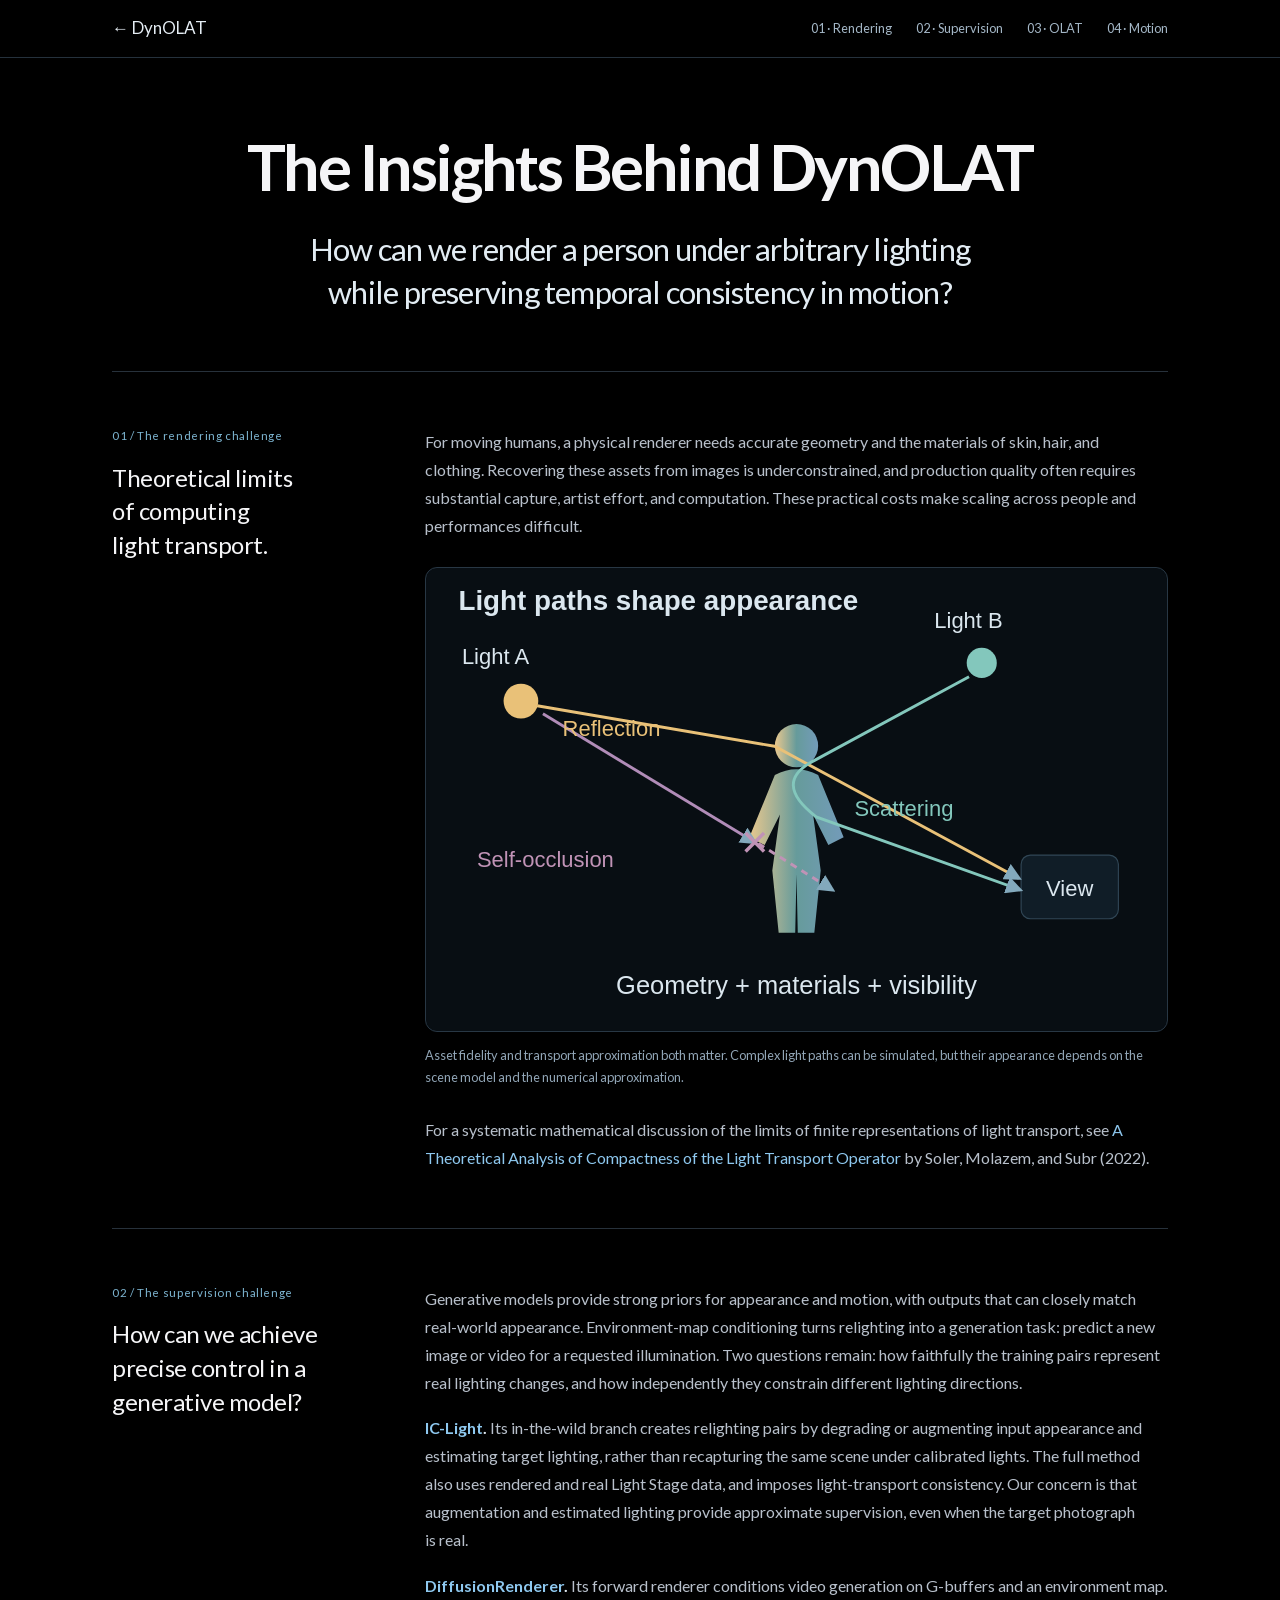
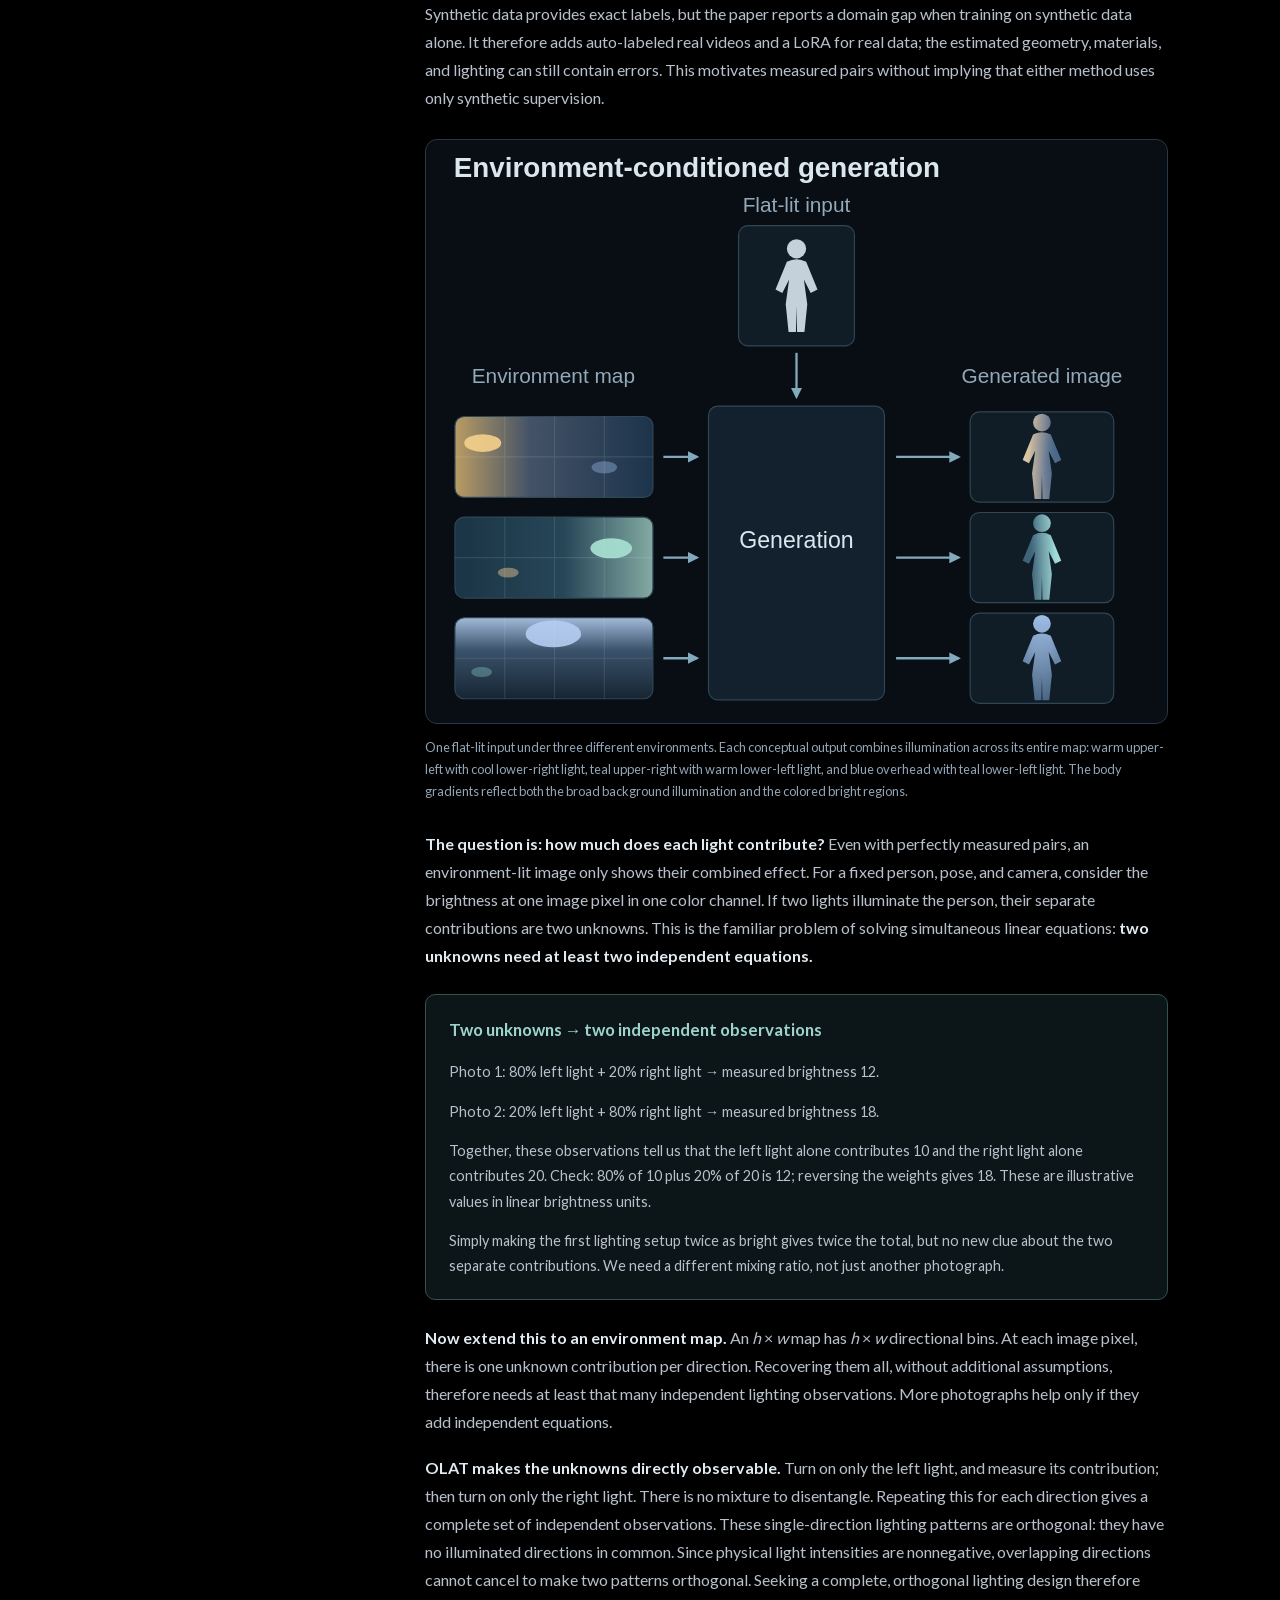
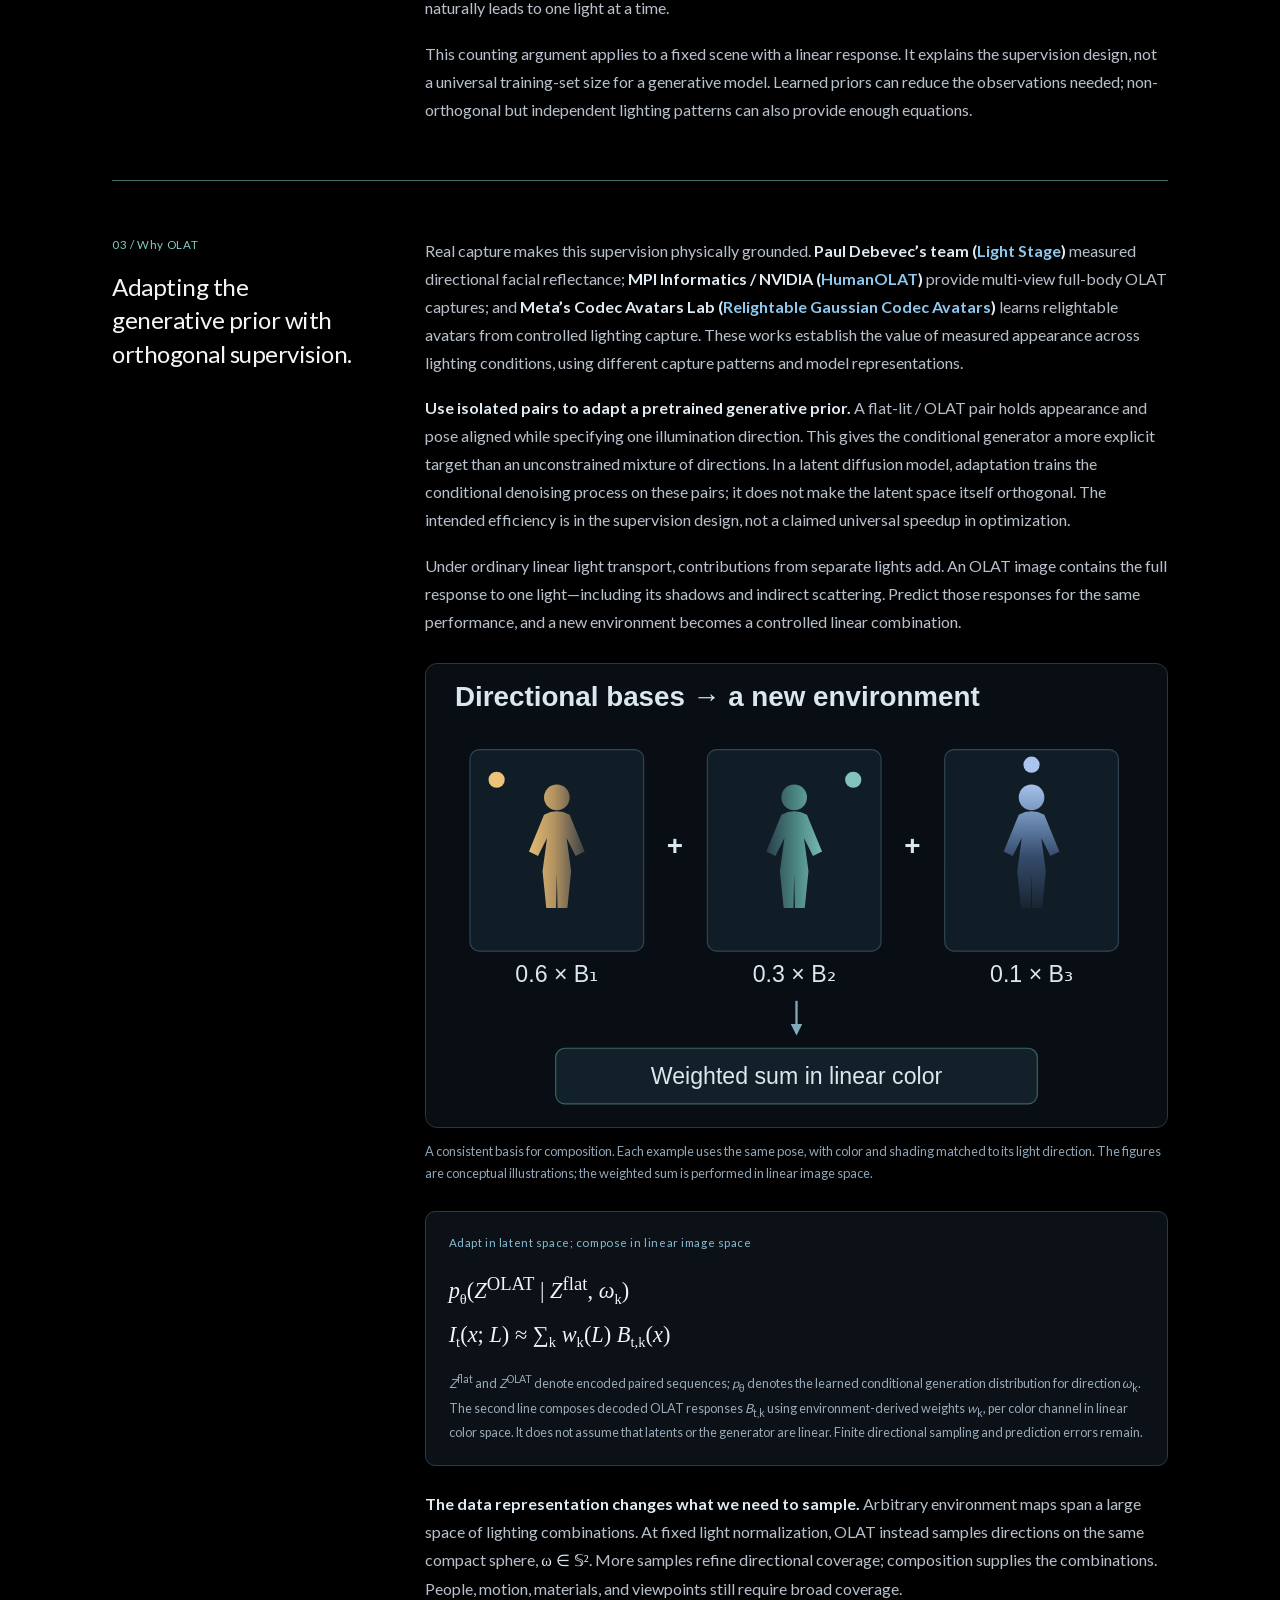
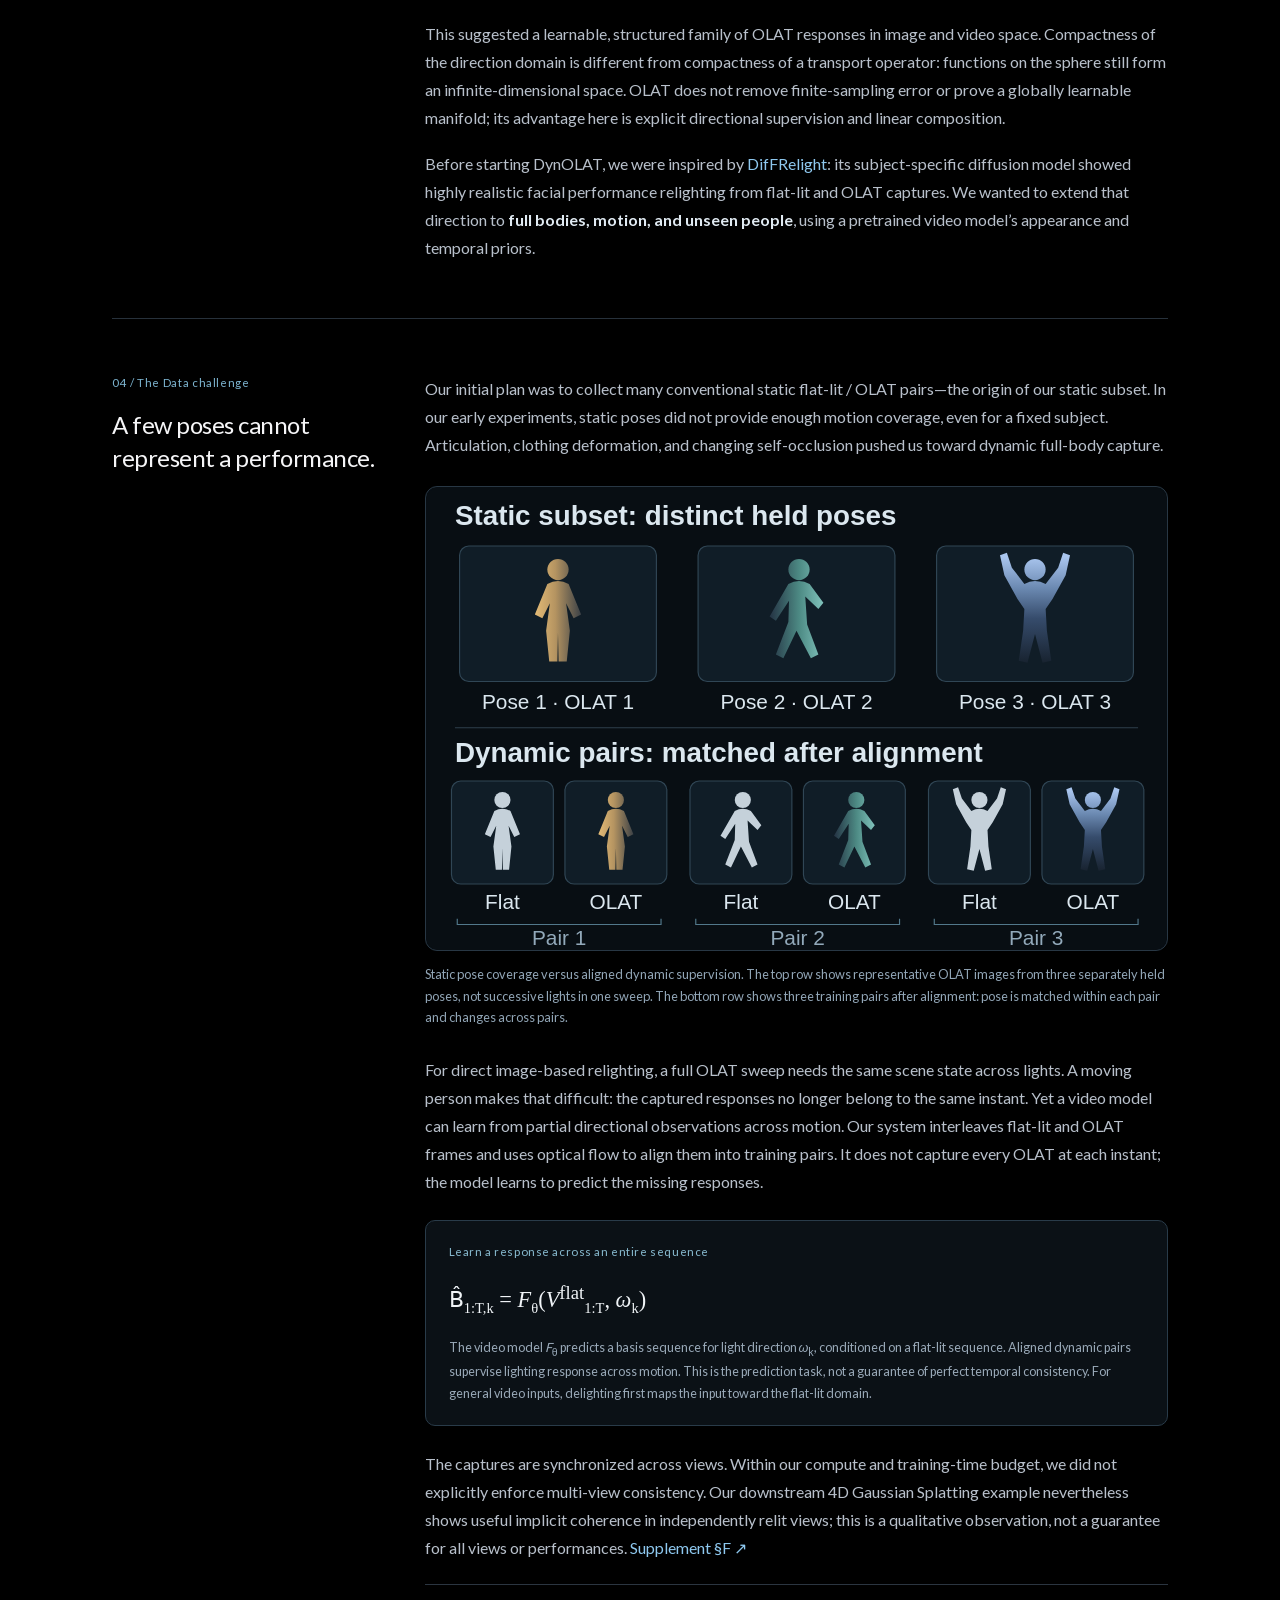
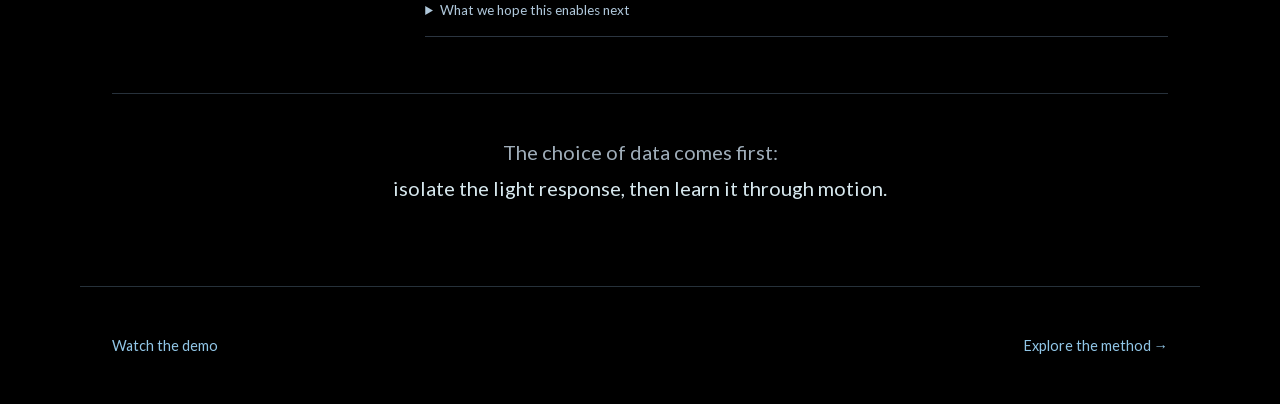
==== commit 73403d45: "Restore spatial environment maps and combine their illumination" ====
--- a/project-source.html
+++ b/project-source.html
@@ -33,7 +33,7 @@
             <p>Generative models provide strong priors for appearance and motion, with outputs that can closely match real-world appearance. Environment-map conditioning turns relighting into a generation task: predict a new image or video for a requested illumination. Two questions remain: how faithfully the training pairs represent real lighting changes, and how independently they constrain different lighting directions.</p>
             <p><strong><a href="https://proceedings.iclr.cc/paper_files/paper/2025/file/1cce374fec7829c24a97ae0e91cd0999-Paper-Conference.pdf">IC-Light</a>.</strong> Its in-the-wild branch creates relighting pairs by degrading or augmenting input appearance and estimating target lighting, rather than recapturing the same scene under calibrated lights. The full method also uses rendered and real Light Stage data, and imposes light-transport consistency. Our concern is that augmentation and estimated lighting provide approximate supervision, even when the target photograph is real.</p>
             <p><strong><a href="https://arxiv.org/abs/2501.18590">DiffusionRenderer</a>.</strong> Its forward renderer conditions video generation on G-buffers and an environment map. Synthetic data provides exact labels, but the paper reports a domain gap when training on synthetic data alone. It therefore adds auto-labeled real videos and a LoRA for real data; the estimated geometry, materials, and lighting can still contain errors. This motivates measured pairs without implying that either method uses only synthetic supervision.</p>
-            <figure class="story-figure"><img src="assets/project-source/mixed-supervision.svg?v=20261020-3" width="640" height="504" loading="lazy" alt="A shared flat-lit human input feeds Generation. Three environment maps mix warm left and teal right lights at 0.8/0.2, 0.2/0.8, and 0.5/0.5. Each corresponding result shows that two-light mixture as a gradient on the human."><figcaption>One shared flat-lit input; three lighting requests. Warm left and teal right lights are mixed at 0.8/0.2, 0.2/0.8, and 0.5/0.5. The illustrated results use the same weighted blends of two directional responses in linear RGB; they depict the intended lighting, not measured generator outputs.</figcaption></figure>
+            <figure class="story-figure"><img src="assets/project-source/mixed-supervision.svg?v=20261020-4" width="640" height="504" loading="lazy" alt="A shared flat-lit input feeds Generation. Three spatial environment maps retain distributed background illumination and colored bright regions in different positions. Each output combines their directions, colors, and strengths in a smooth body gradient."><figcaption>One flat-lit input under three different environments. Each conceptual output combines illumination across its entire map: warm upper-left with cool lower-right light, teal upper-right with warm lower-left light, and blue overhead with teal lower-left light. The body gradients reflect both the broad background illumination and the colored bright regions.</figcaption></figure>
             <p><strong>The question is: how much does each light contribute?</strong> Even with perfectly measured pairs, an environment-lit image only shows their combined effect. For a fixed person, pose, and camera, consider the brightness at one image pixel in one color channel. If two lights illuminate the person, their separate contributions are two unknowns. This is the familiar problem of solving simultaneous linear equations: <strong>two unknowns need at least two independent equations.</strong></p>
             <div class="source-example" role="group" aria-label="Two lights, two unknown contributions">
               <p class="source-example__title">Two unknowns → two independent observations</p>
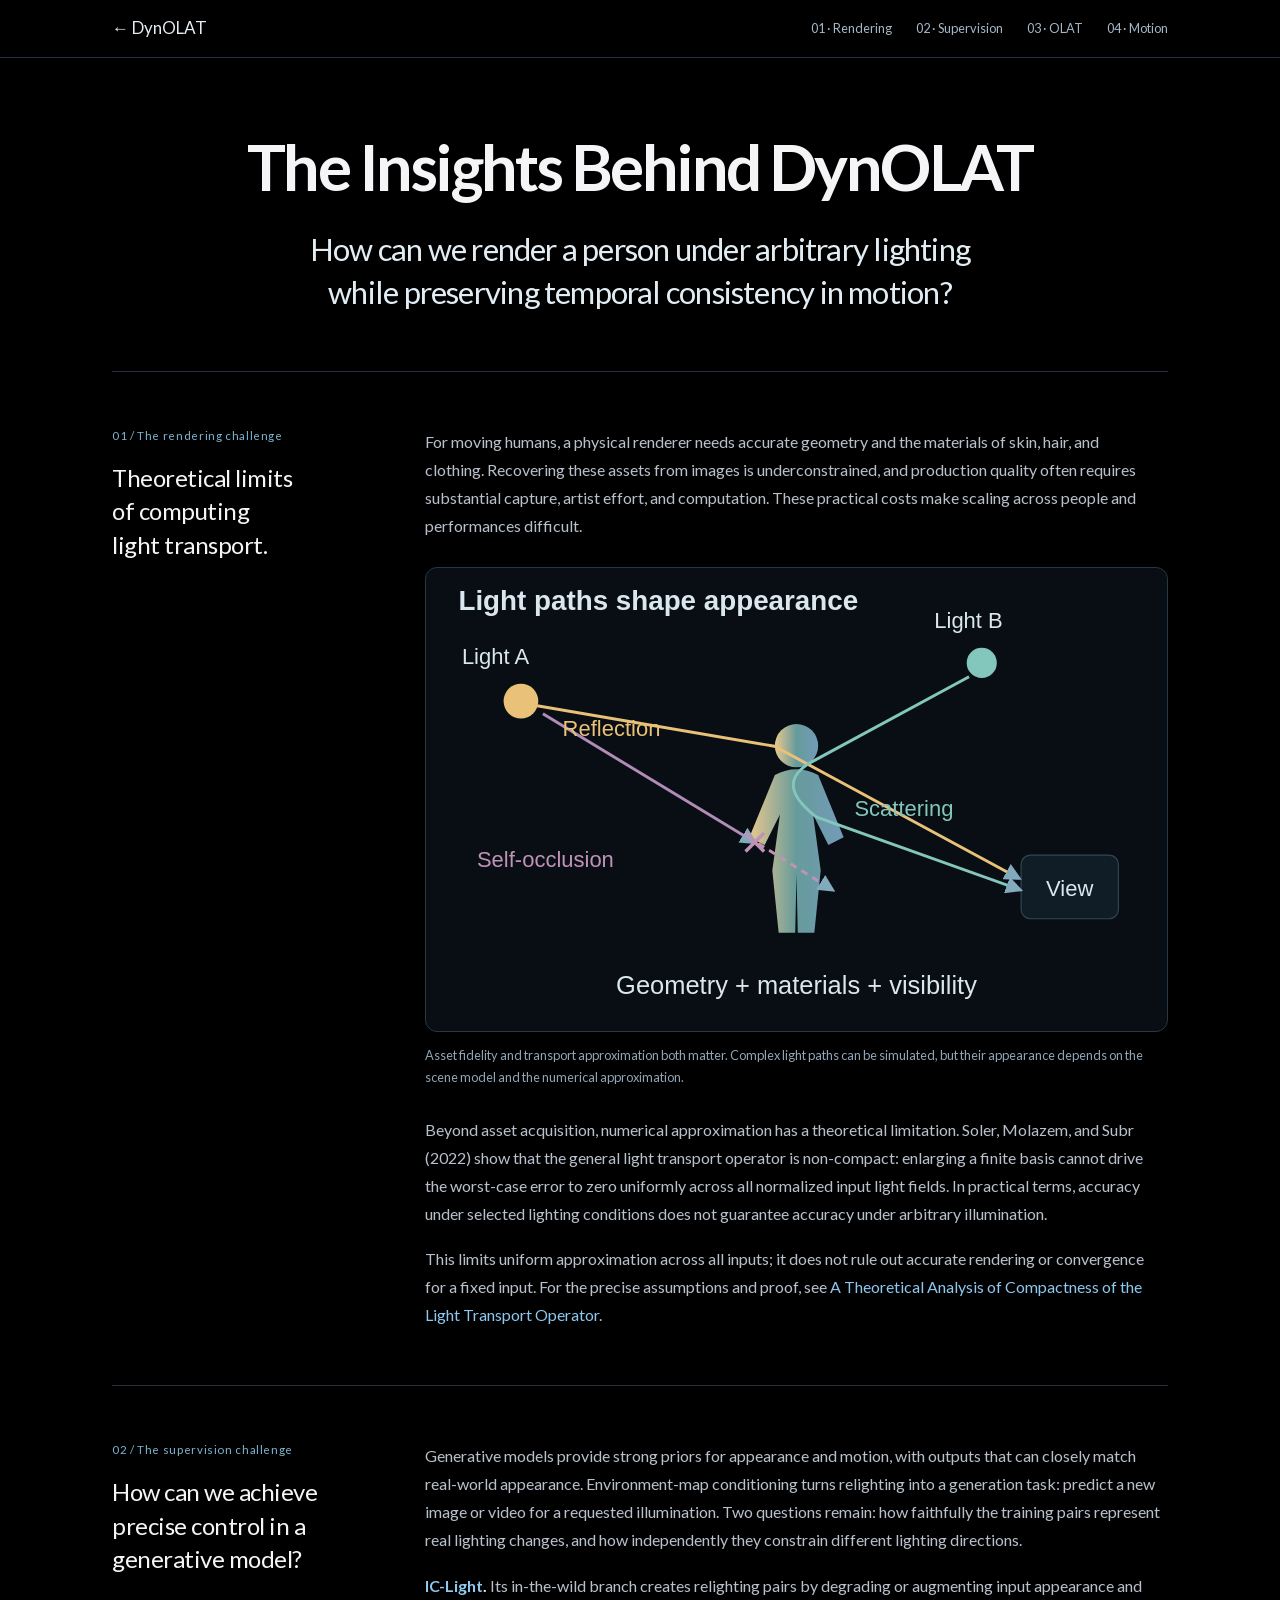
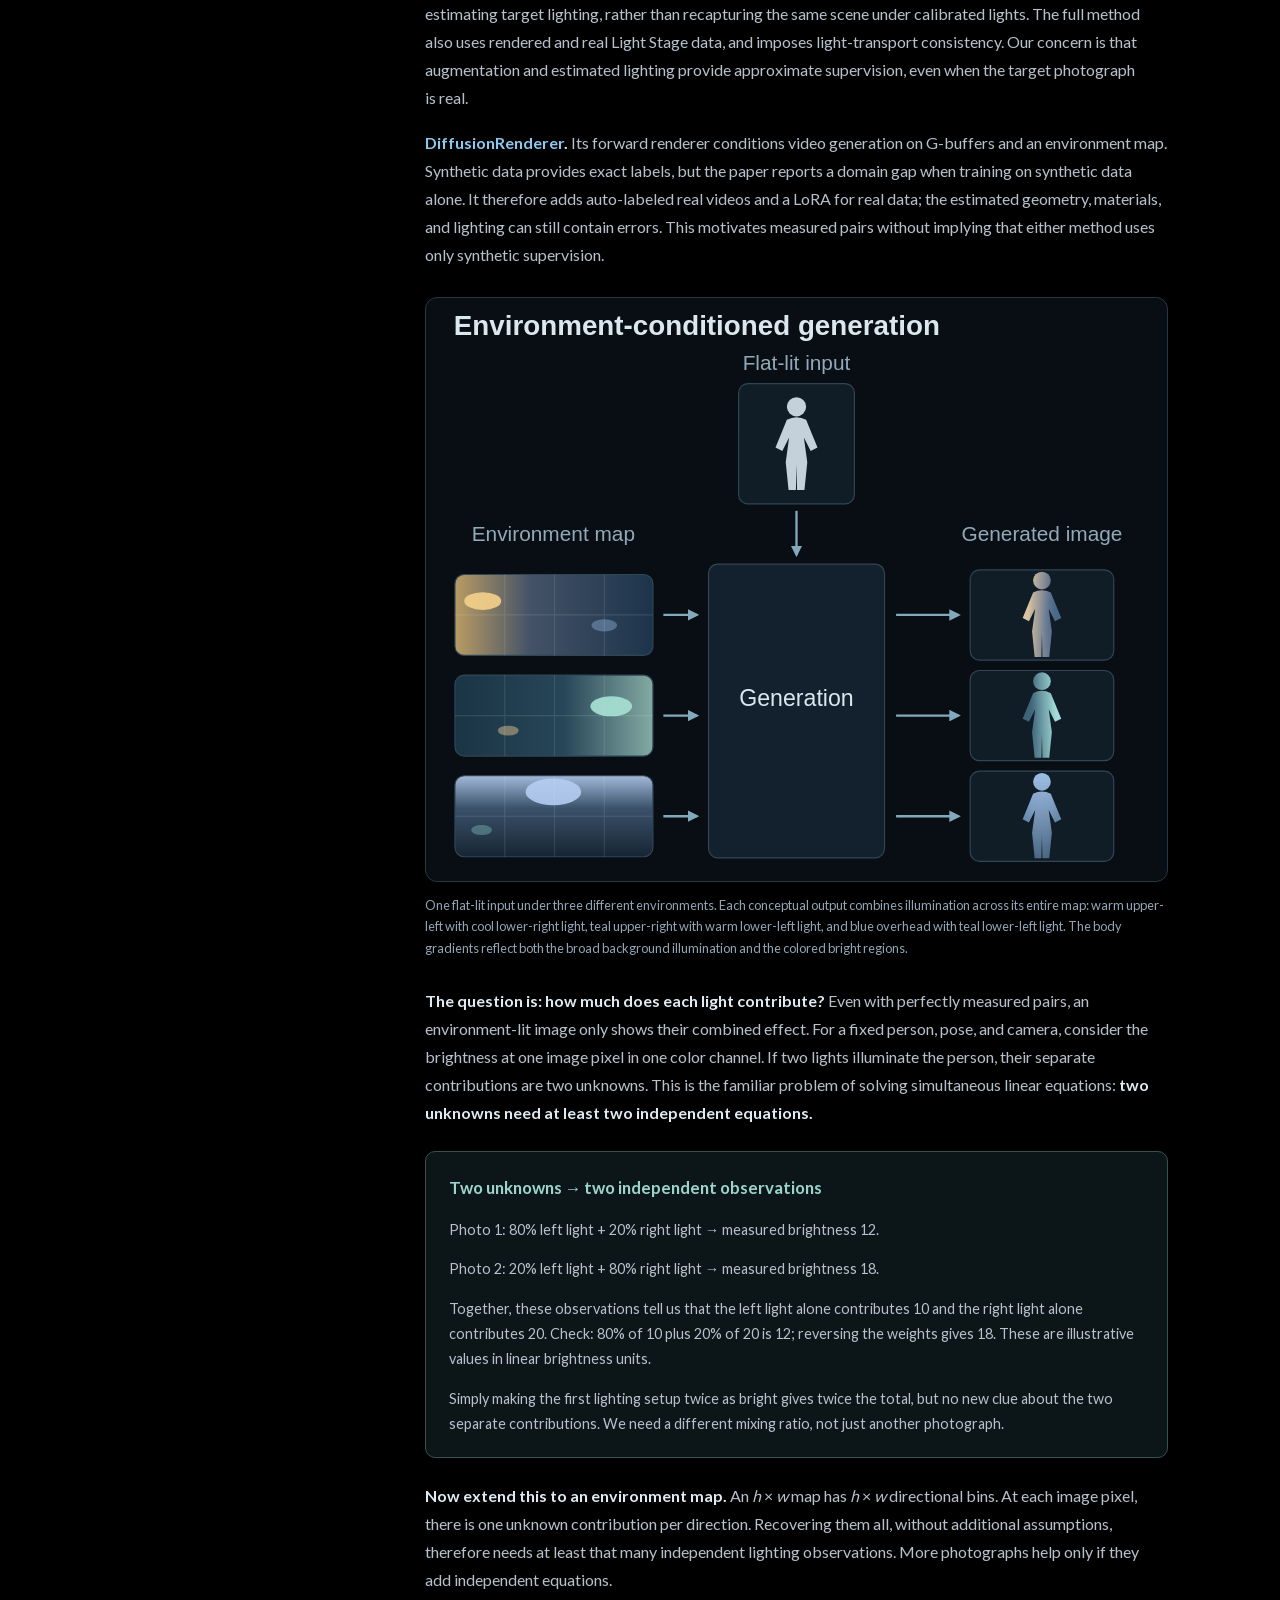
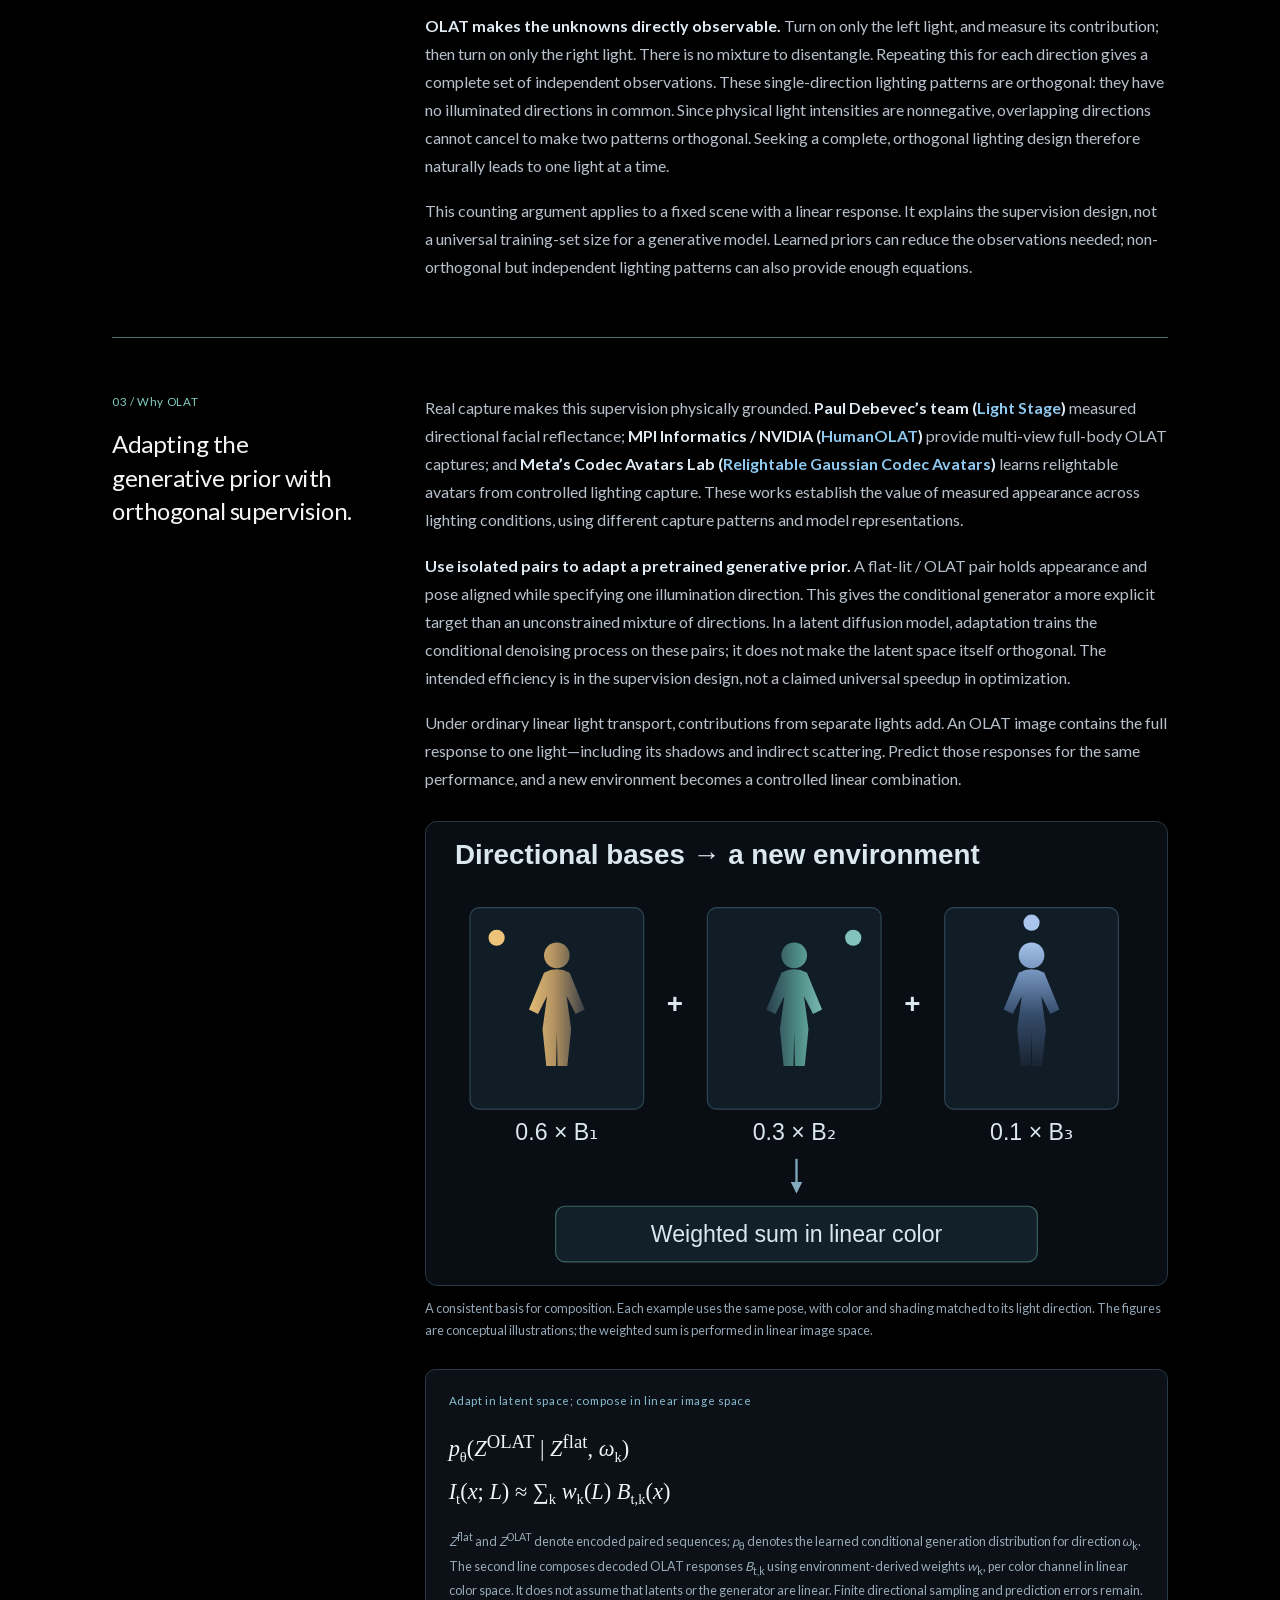
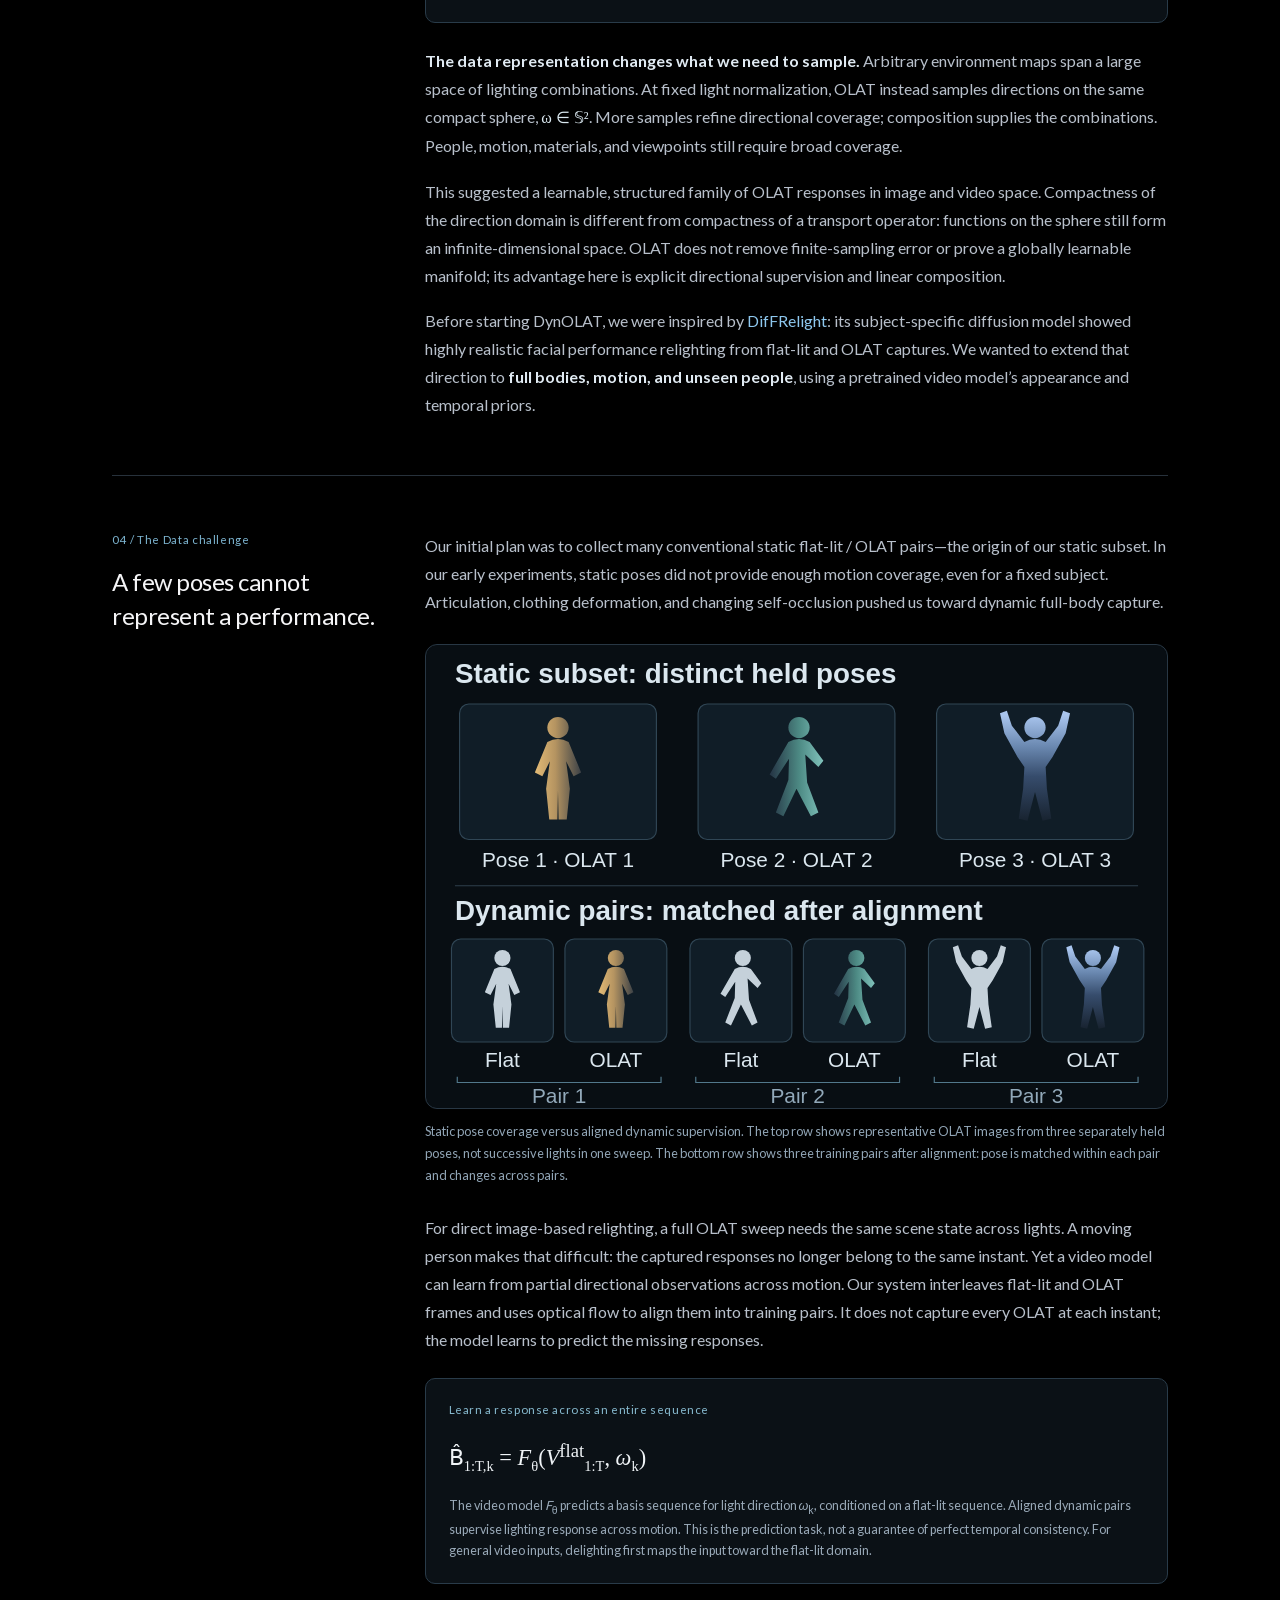
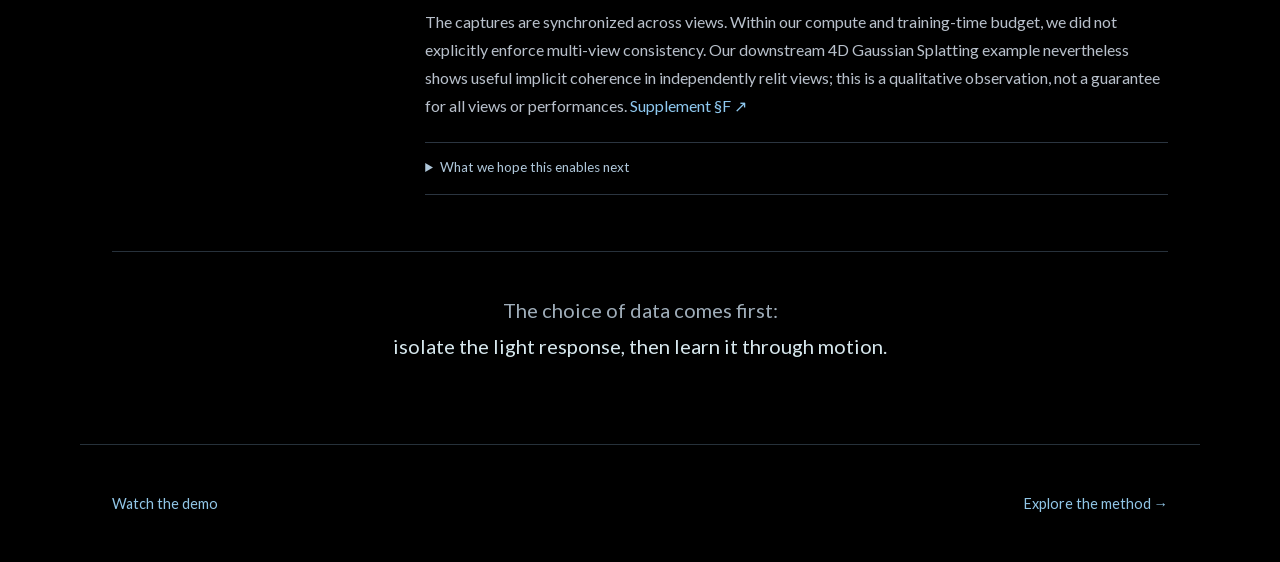
==== commit 9b081254: "Explain rendering approximation limits in prose" ====
--- a/project-source.html
+++ b/project-source.html
@@ -23,7 +23,8 @@
           <div class="source-body">
             <p>For moving humans, a physical renderer needs accurate geometry and the materials of skin, hair, and clothing. Recovering these assets from images is underconstrained, and production quality often requires substantial capture, artist effort, and computation. These practical costs make scaling across people and performances difficult.</p>
             <figure class="story-figure"><img src="assets/project-source/transport-paths.svg?v=20261020-3" width="640" height="400" loading="lazy" alt="Reflection, scattering, and self-occlusion depend on the person's geometry and materials, and all contribute to the rendered appearance."><figcaption>Asset fidelity and transport approximation both matter. Complex light paths can be simulated, but their appearance depends on the scene model and the numerical approximation.</figcaption></figure>
-            <p>For a systematic mathematical discussion of the limits of finite representations of light transport, see <a href="https://homepages.inf.ed.ac.uk/ksubr/Files/Papers/SIG22_Compactness.pdf">A Theoretical Analysis of Compactness of the Light Transport Operator</a> by Soler, Molazem, and Subr (2022).</p>
+            <p>Beyond asset acquisition, numerical approximation has a theoretical limitation. Soler, Molazem, and Subr (2022) show that the general light transport operator is non-compact: enlarging a finite basis cannot drive the worst-case error to zero uniformly across all normalized input light fields. In practical terms, accuracy under selected lighting conditions does not guarantee accuracy under arbitrary illumination.</p>
+            <p>This limits uniform approximation across all inputs; it does not rule out accurate rendering or convergence for a fixed input. For the precise assumptions and proof, see <a href="https://homepages.inf.ed.ac.uk/ksubr/Files/Papers/SIG22_Compactness.pdf">A Theoretical Analysis of Compactness of the Light Transport Operator</a>.</p>
           </div>
         </article>
 
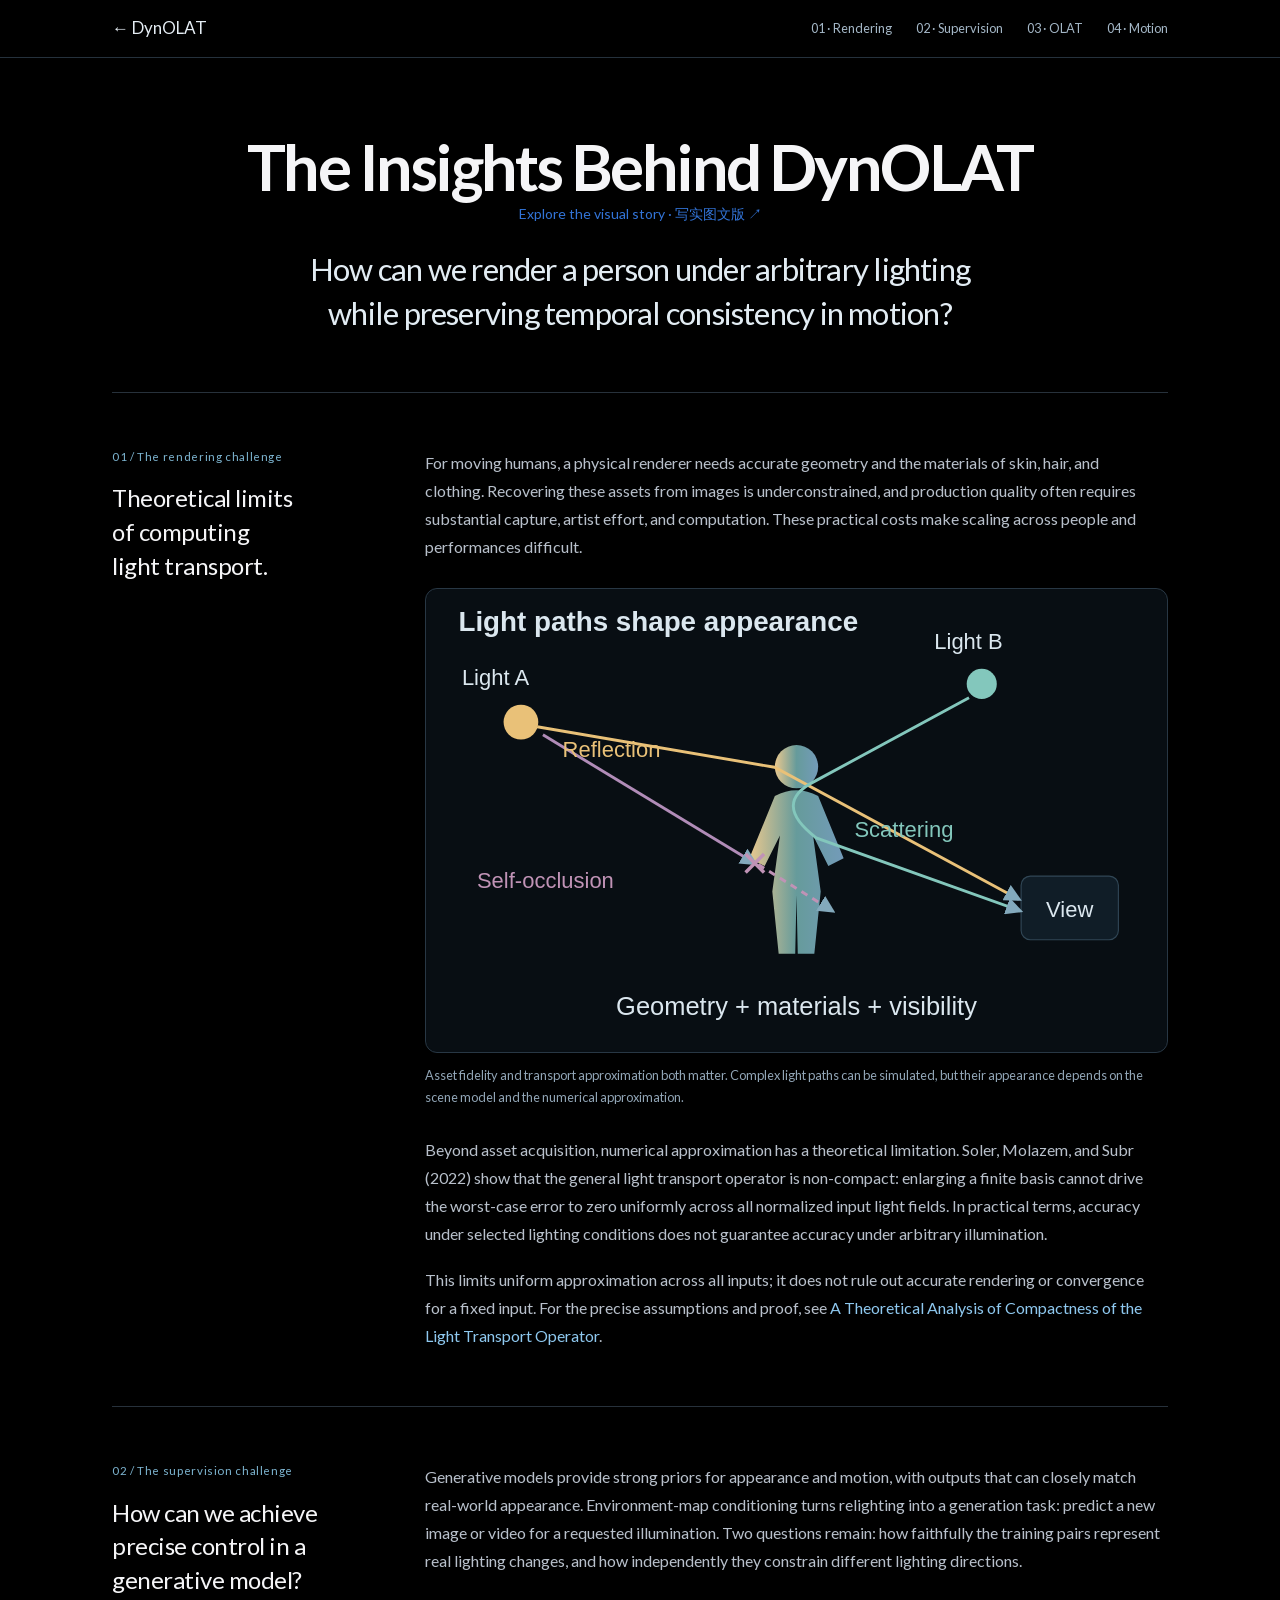
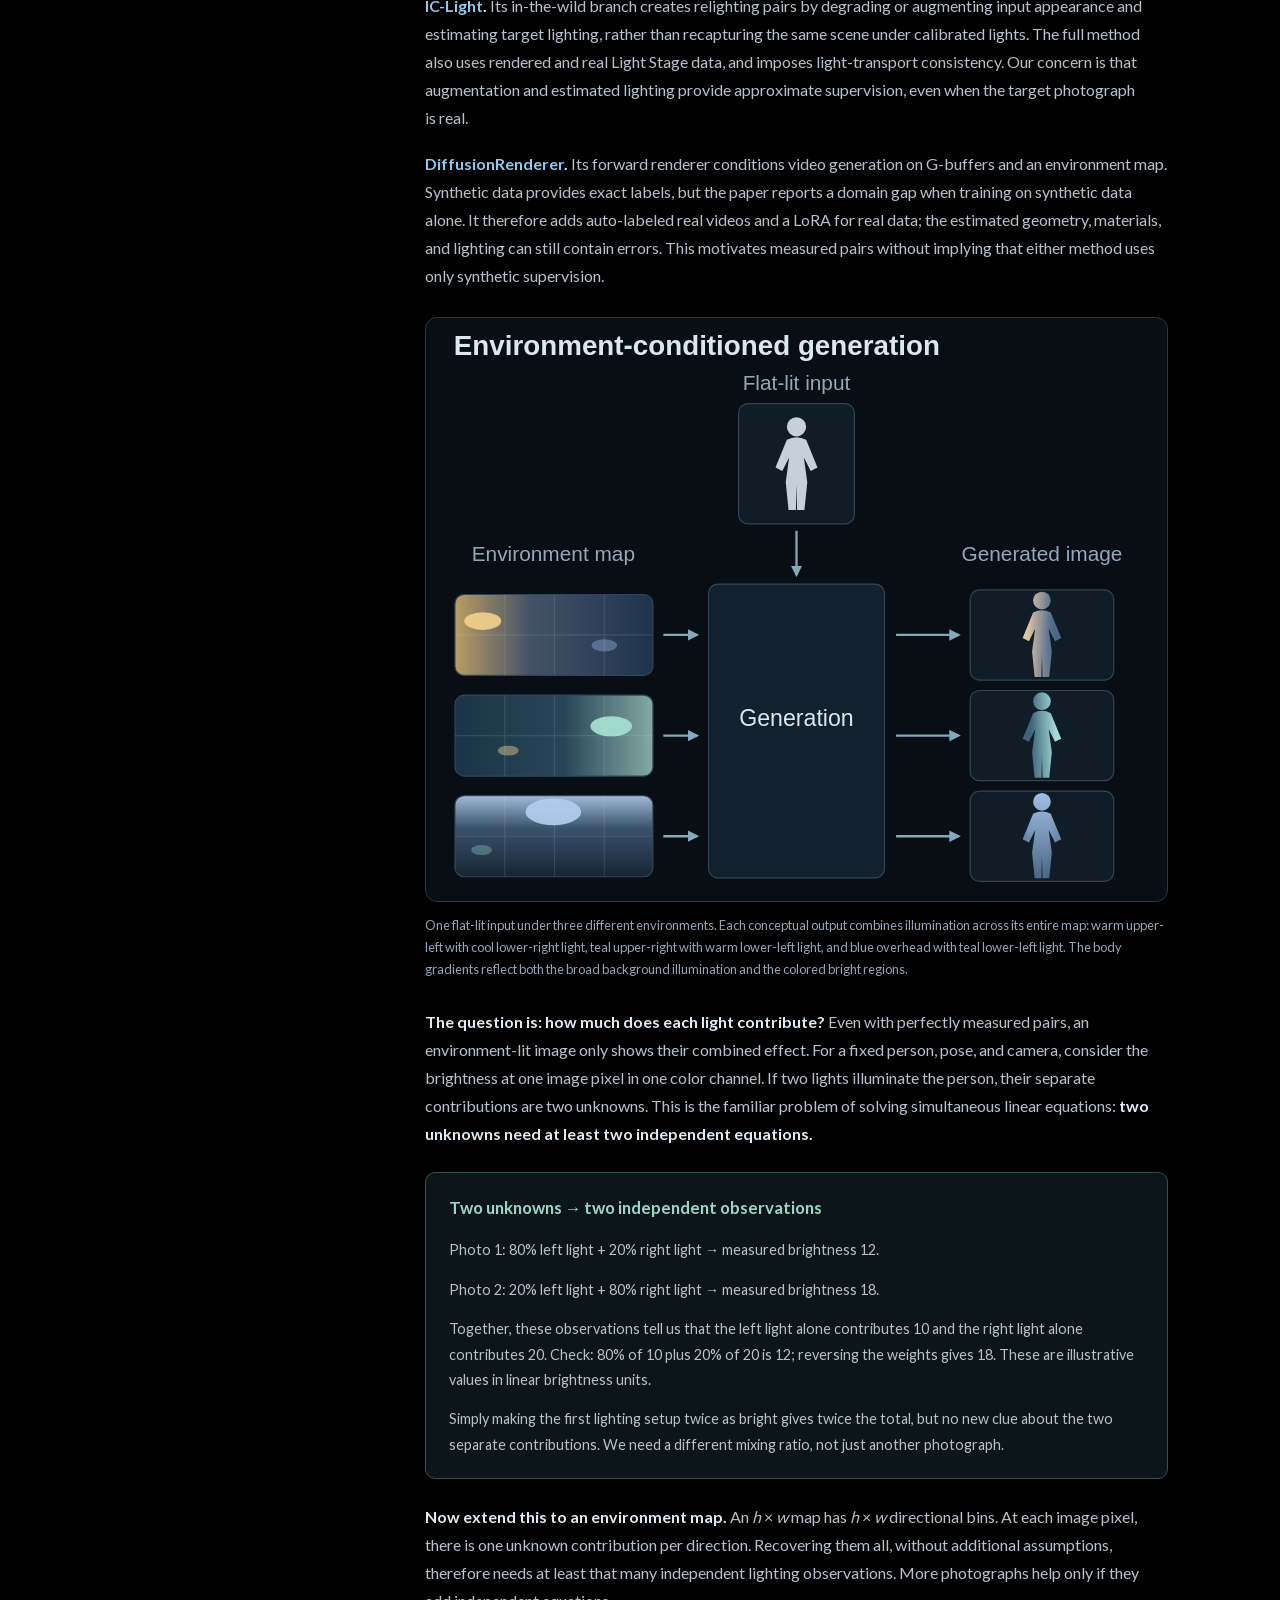
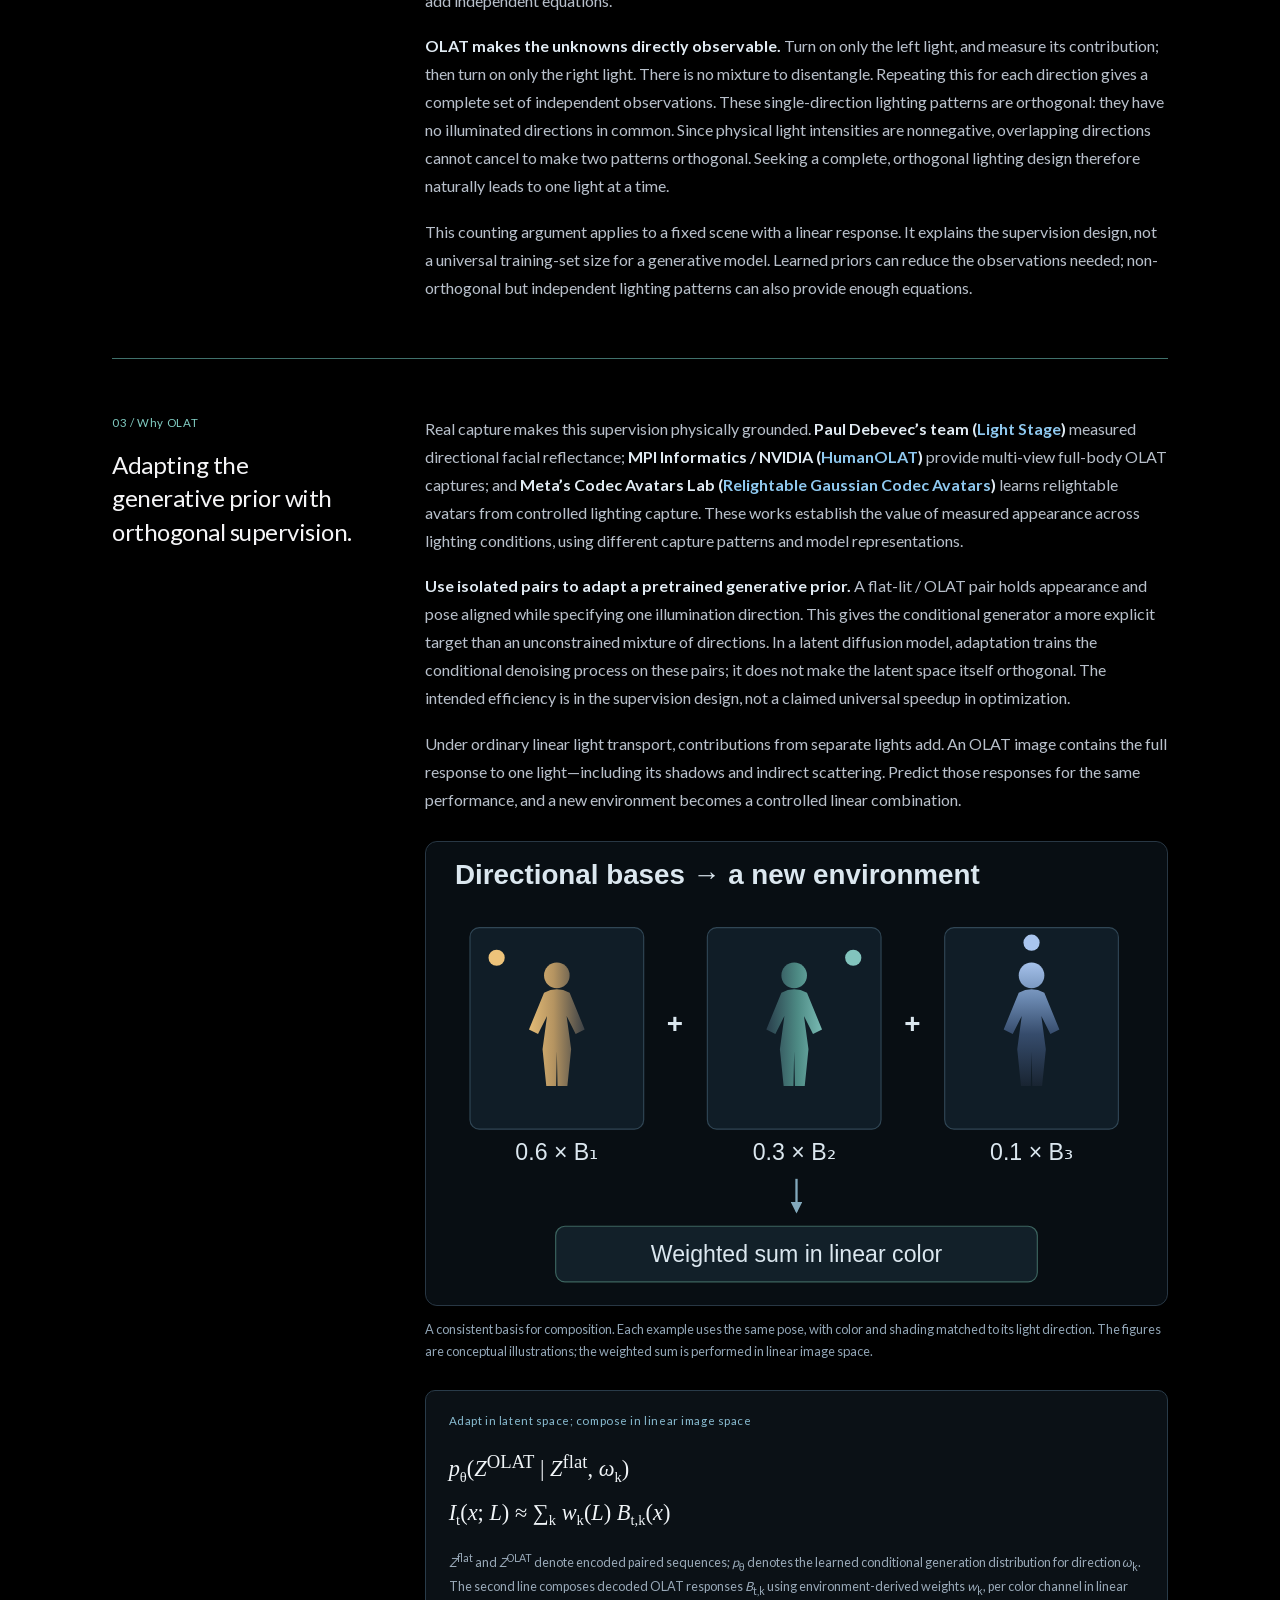
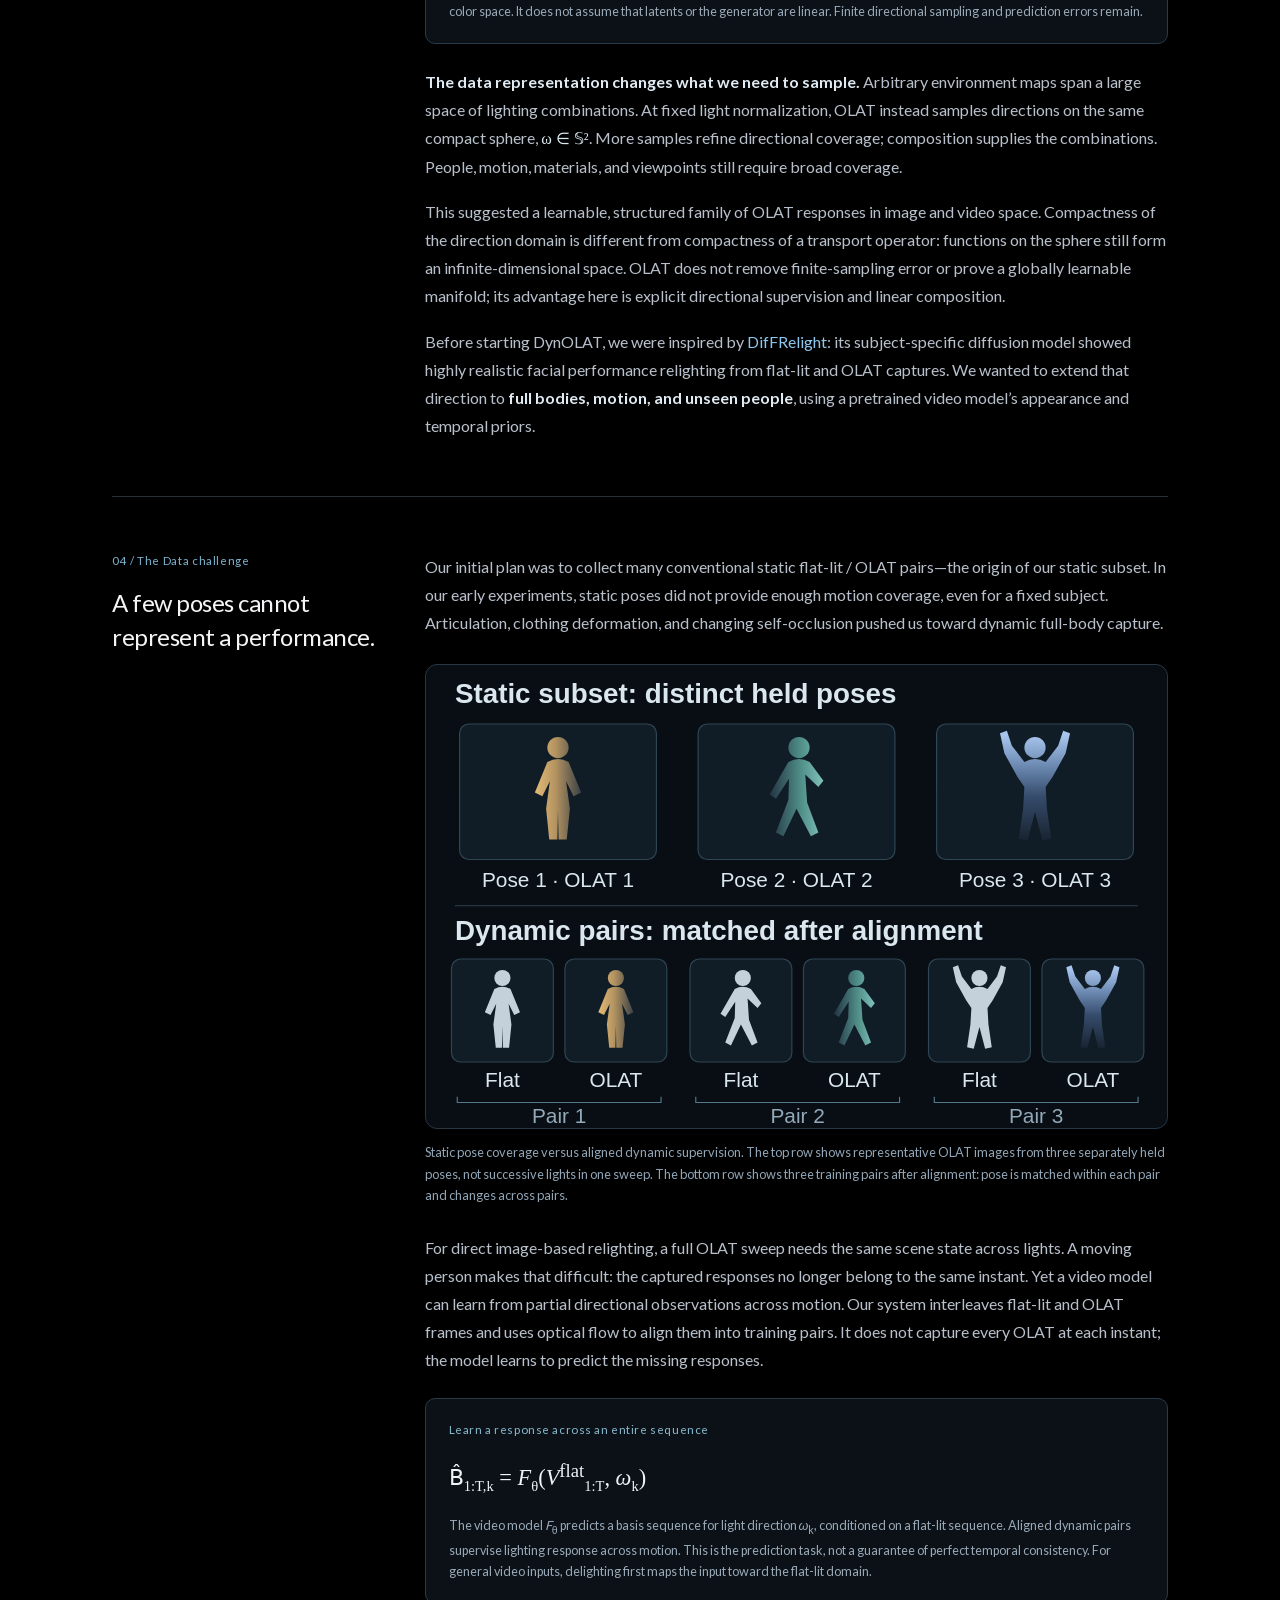
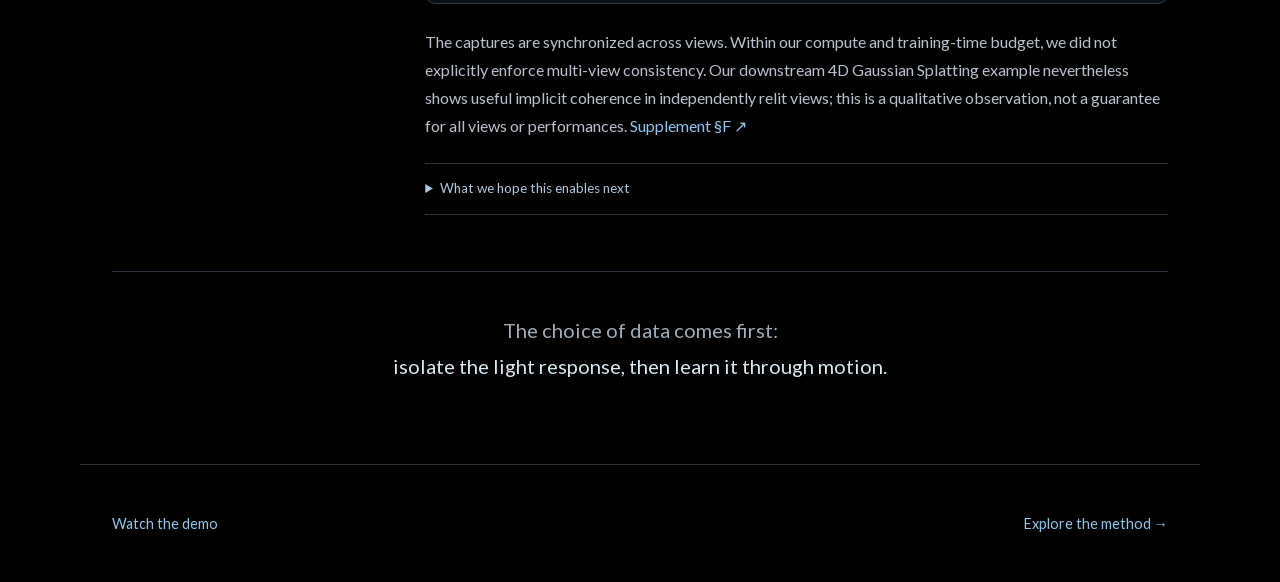
==== commit cf44c844: "Add bilingual photorealistic visual story alongside technical insights" ====
--- a/project-source.html
+++ b/project-source.html
@@ -15,6 +15,7 @@
       <div class="container section-inner">
         <div class="section__head">
           <h1 class="section-title" id="project-source-title">The Insights Behind DynOLAT</h1>
+          <p style="text-align:center;margin:0 0 24px;font-size:14px"><a href="project-source-visual.html">Explore the visual story · 写实图文版 ↗</a></p>
           <p class="source-question">How can we render a person under arbitrary lighting<br class="source-wide-break"> while preserving temporal consistency in motion?</p>
         </div>
 
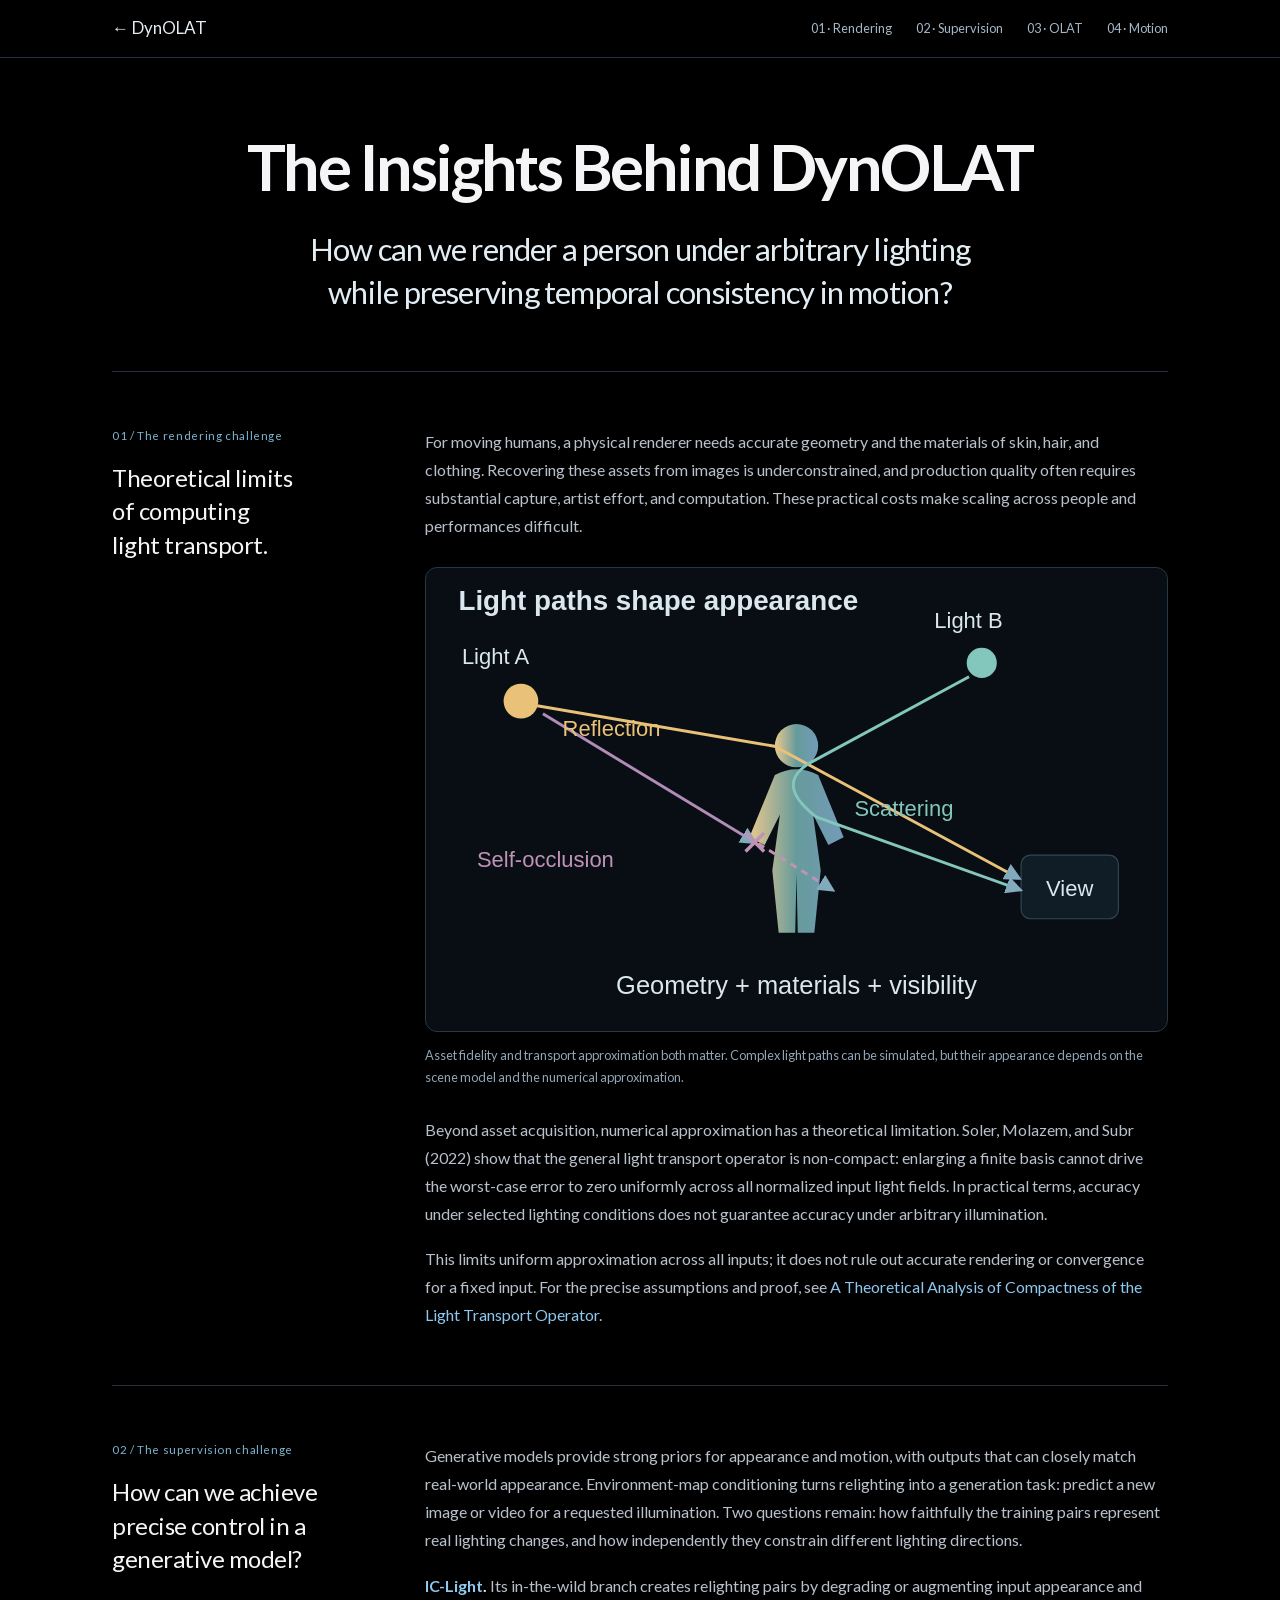
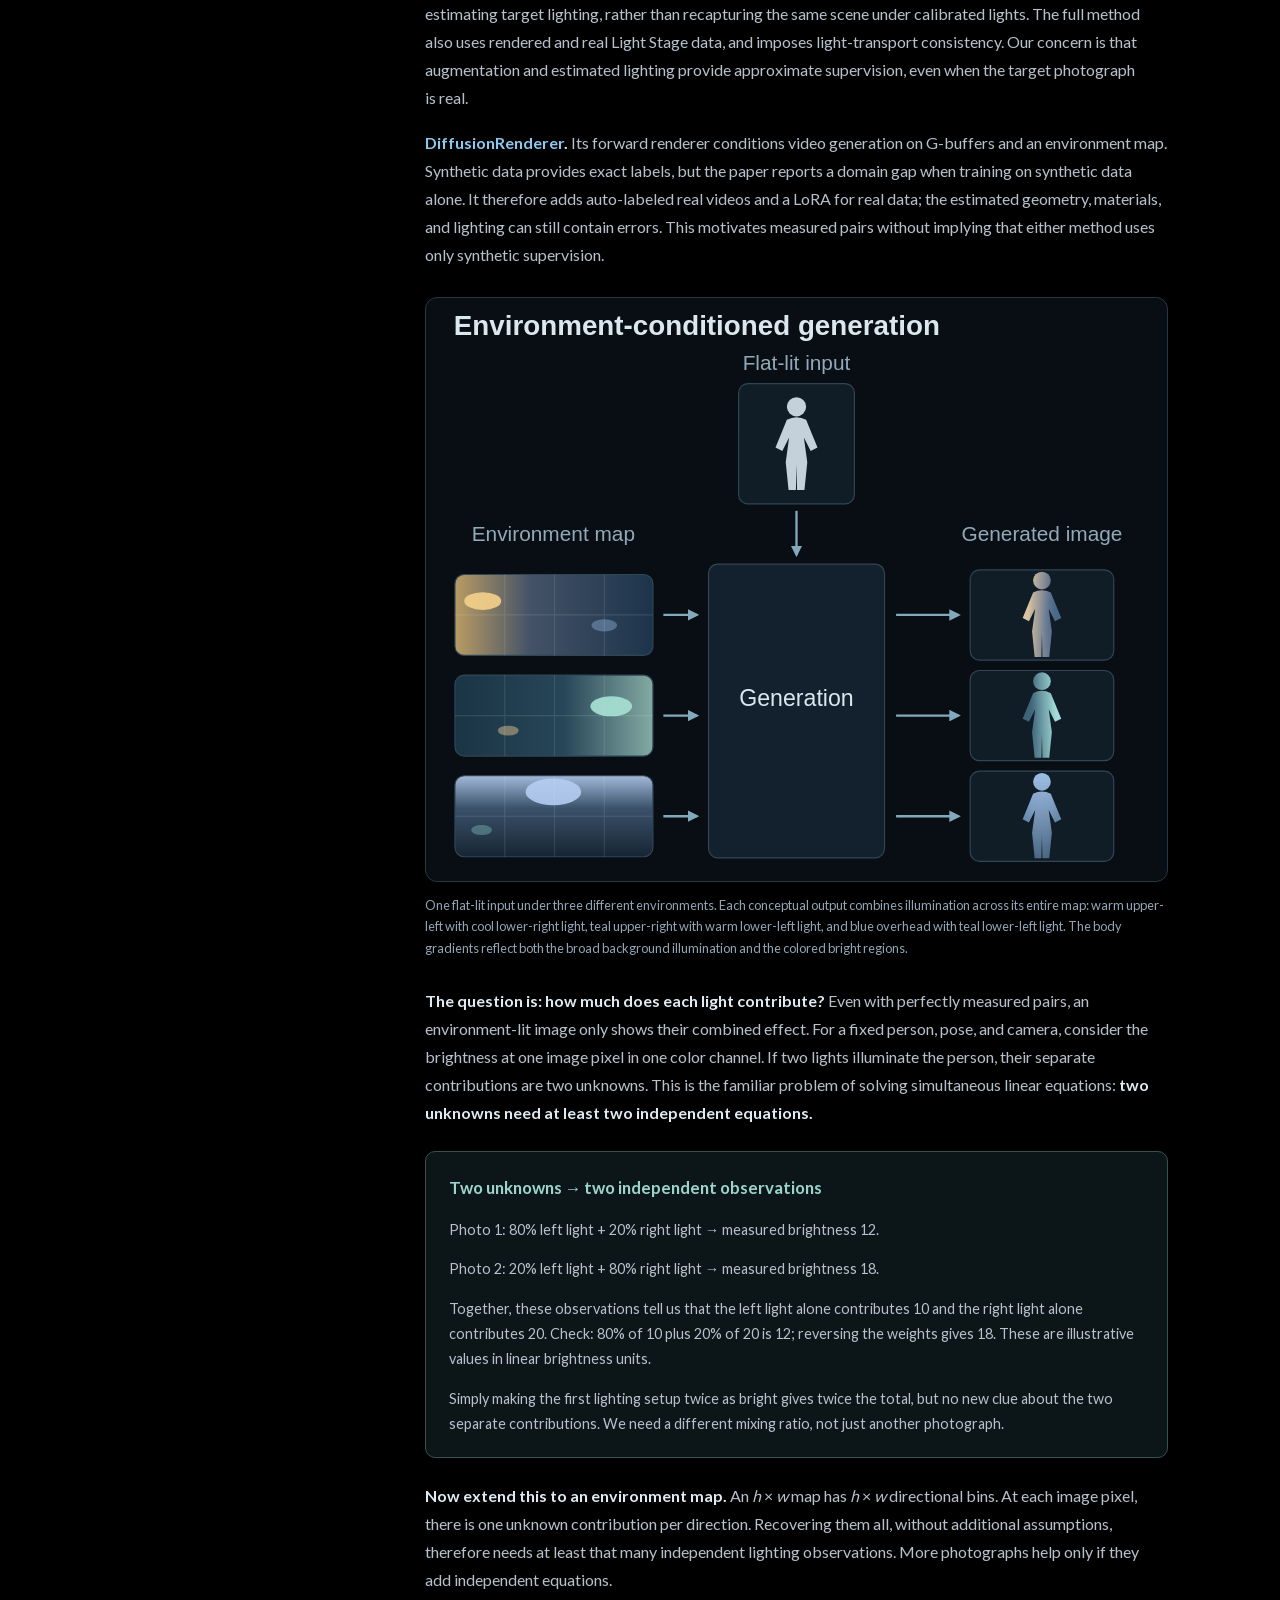
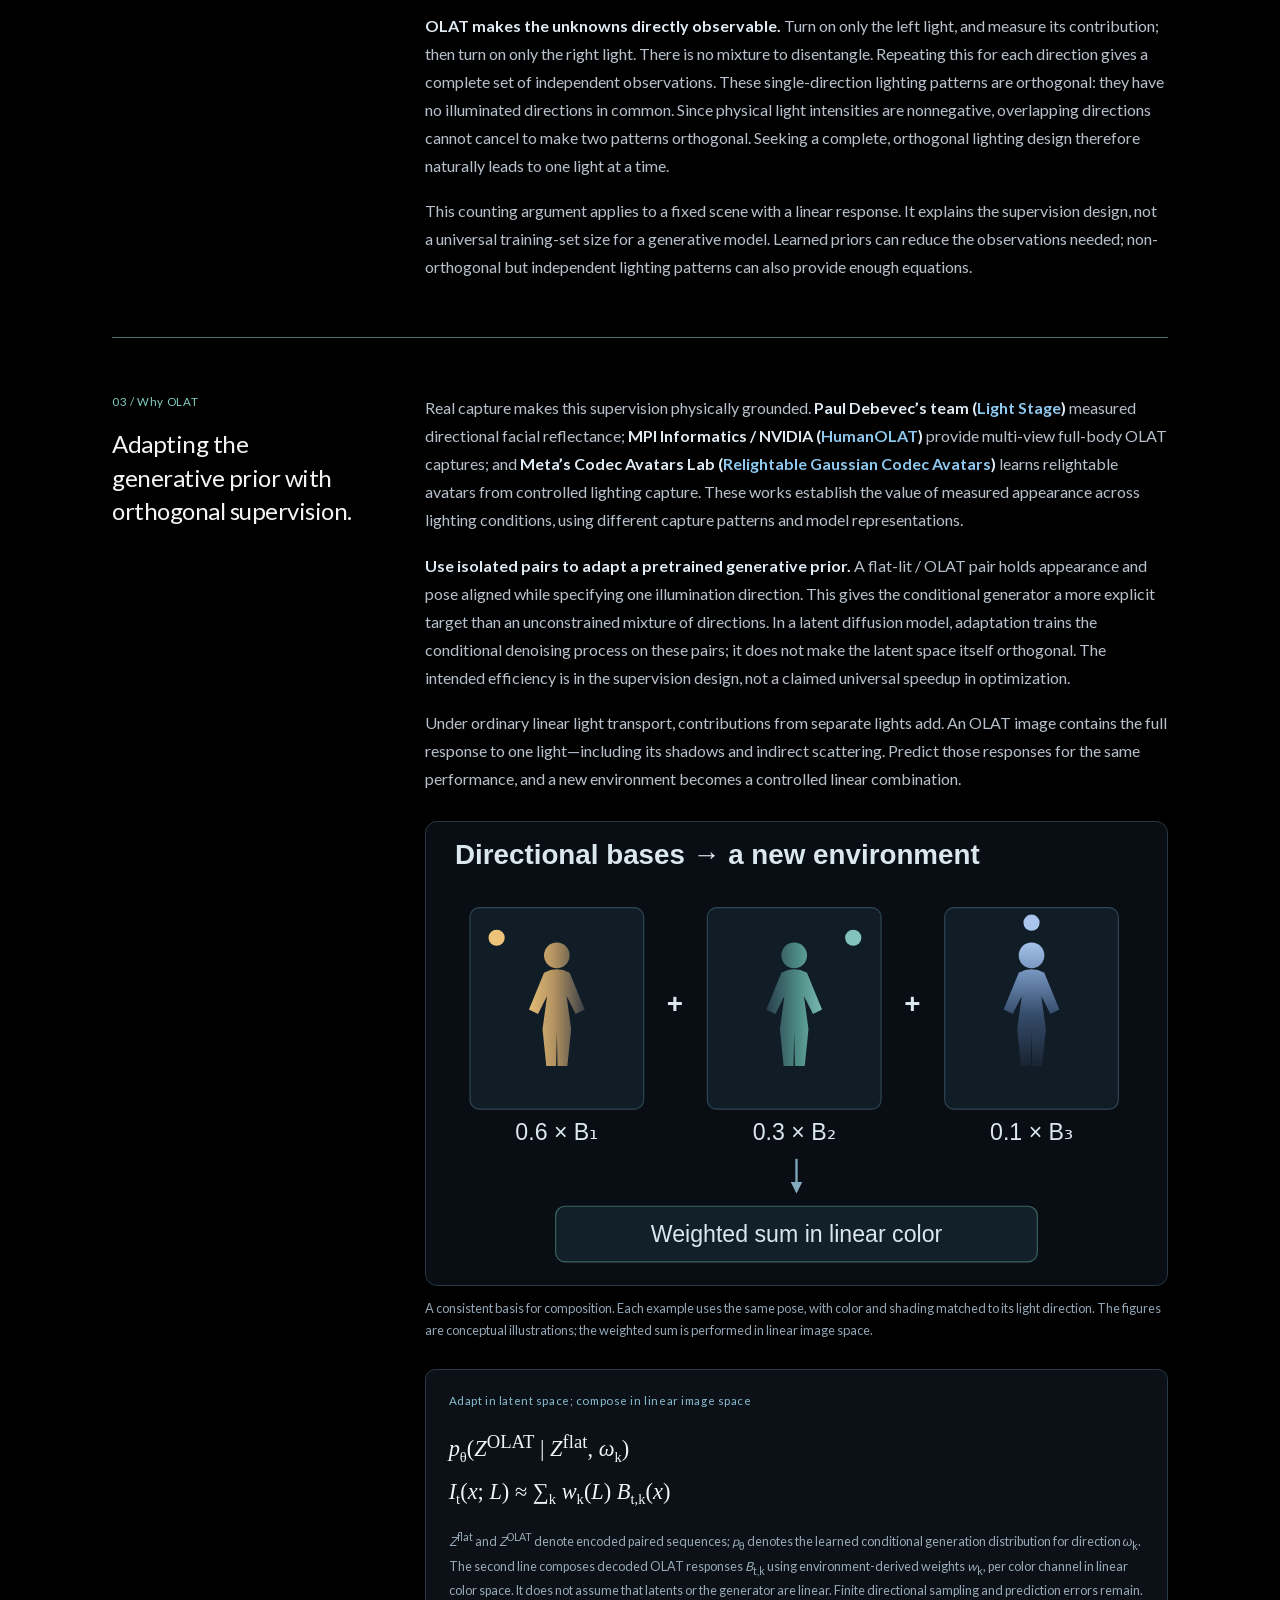
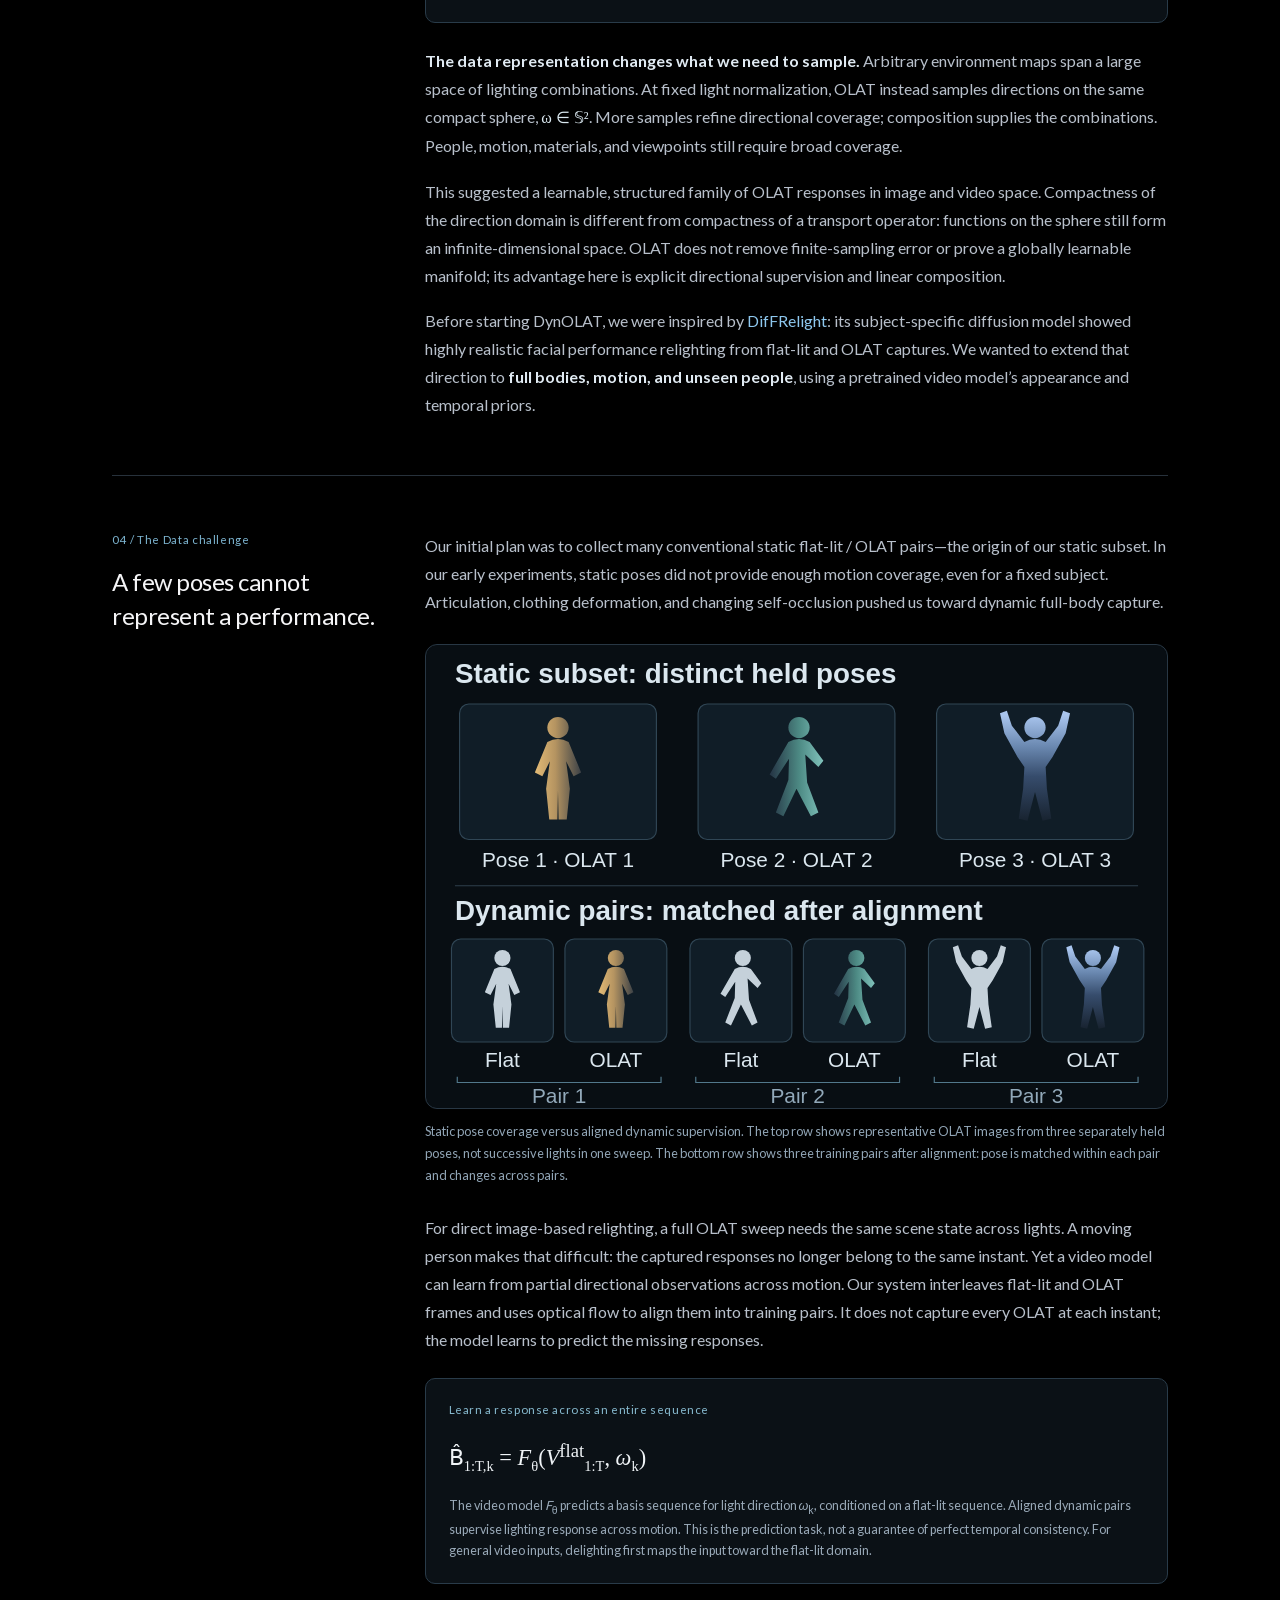
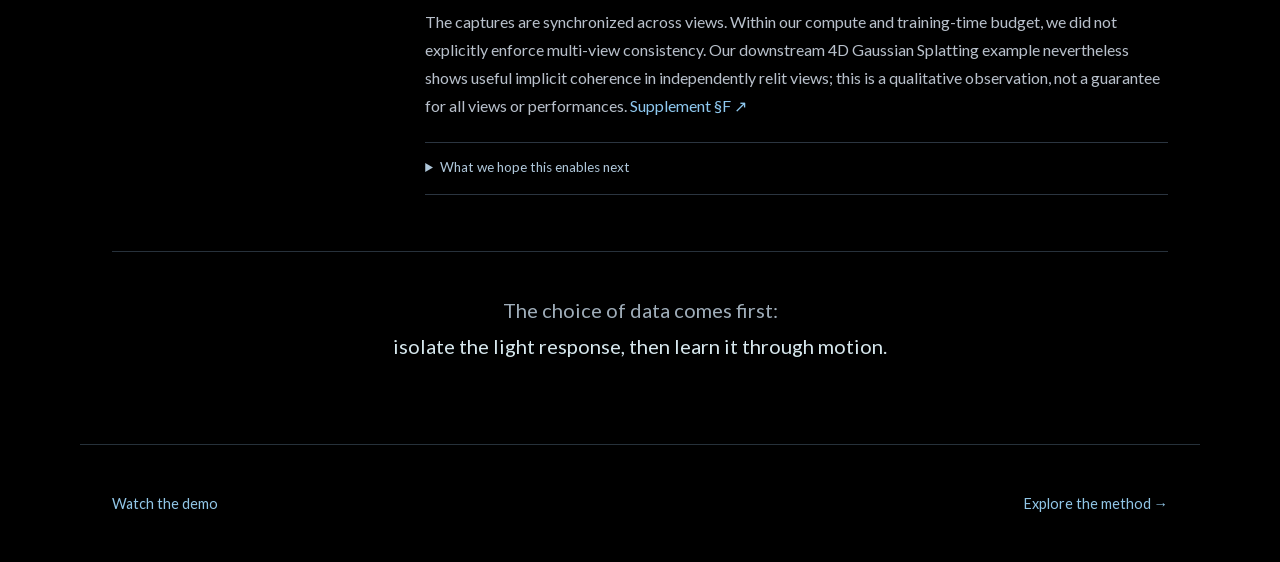
==== commit 22f82e09: "Revert "Add bilingual photorealistic visual story alongside technical insights" This reverts commit " ====
--- a/project-source.html
+++ b/project-source.html
@@ -15,7 +15,6 @@
       <div class="container section-inner">
         <div class="section__head">
           <h1 class="section-title" id="project-source-title">The Insights Behind DynOLAT</h1>
-          <p style="text-align:center;margin:0 0 24px;font-size:14px"><a href="project-source-visual.html">Explore the visual story · 写实图文版 ↗</a></p>
           <p class="source-question">How can we render a person under arbitrary lighting<br class="source-wide-break"> while preserving temporal consistency in motion?</p>
         </div>
 
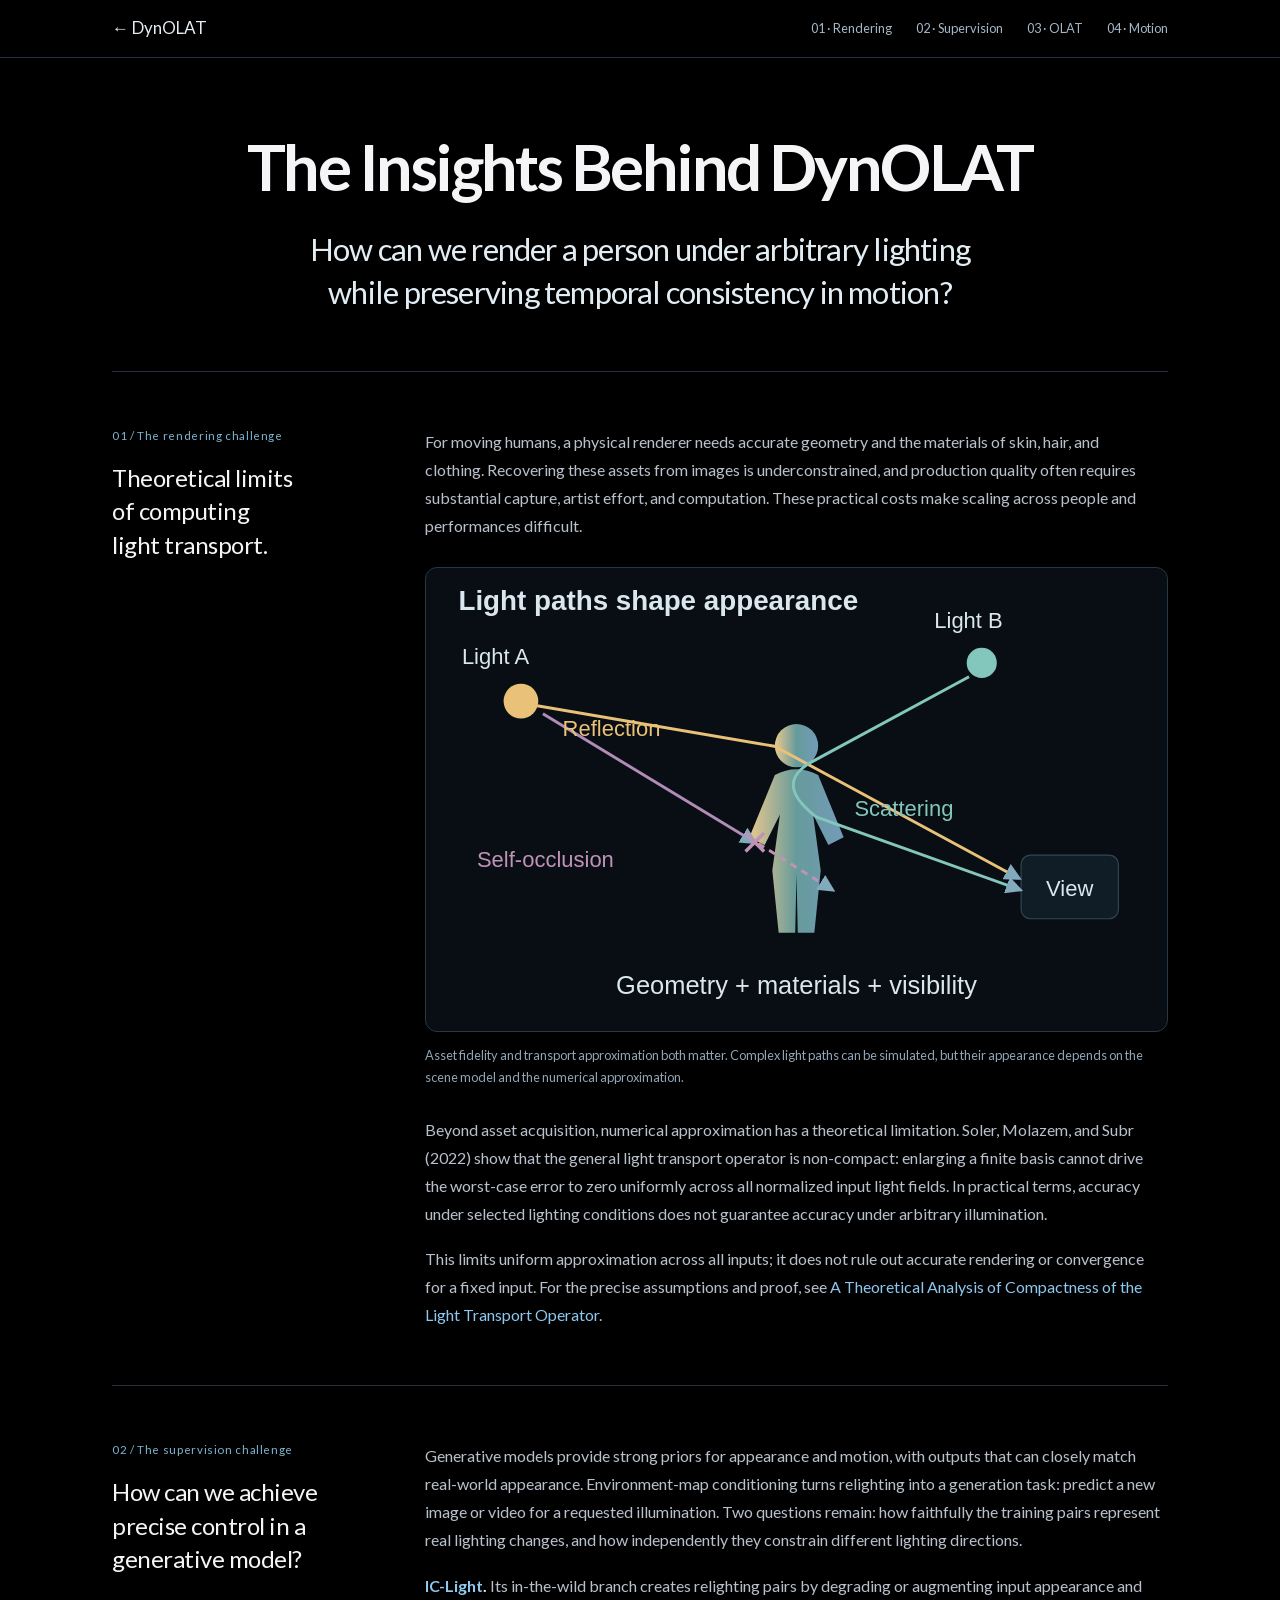
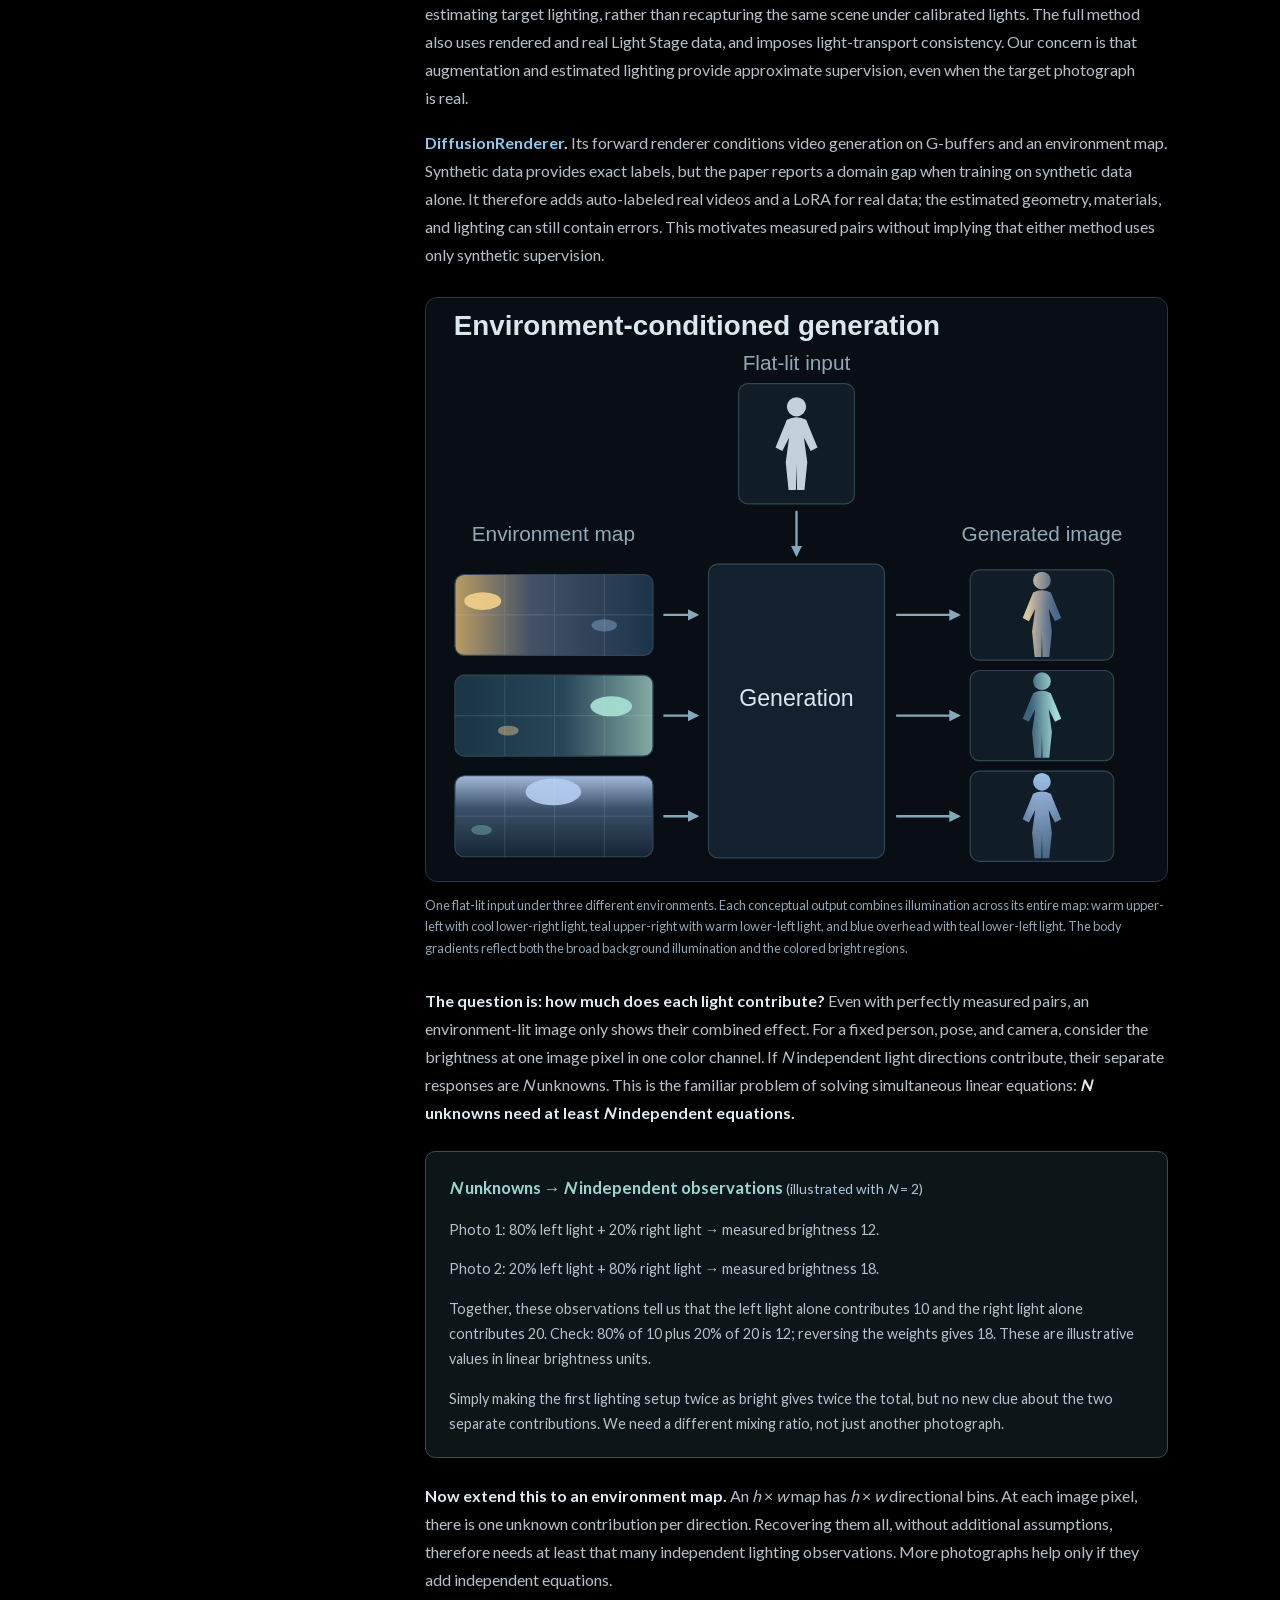
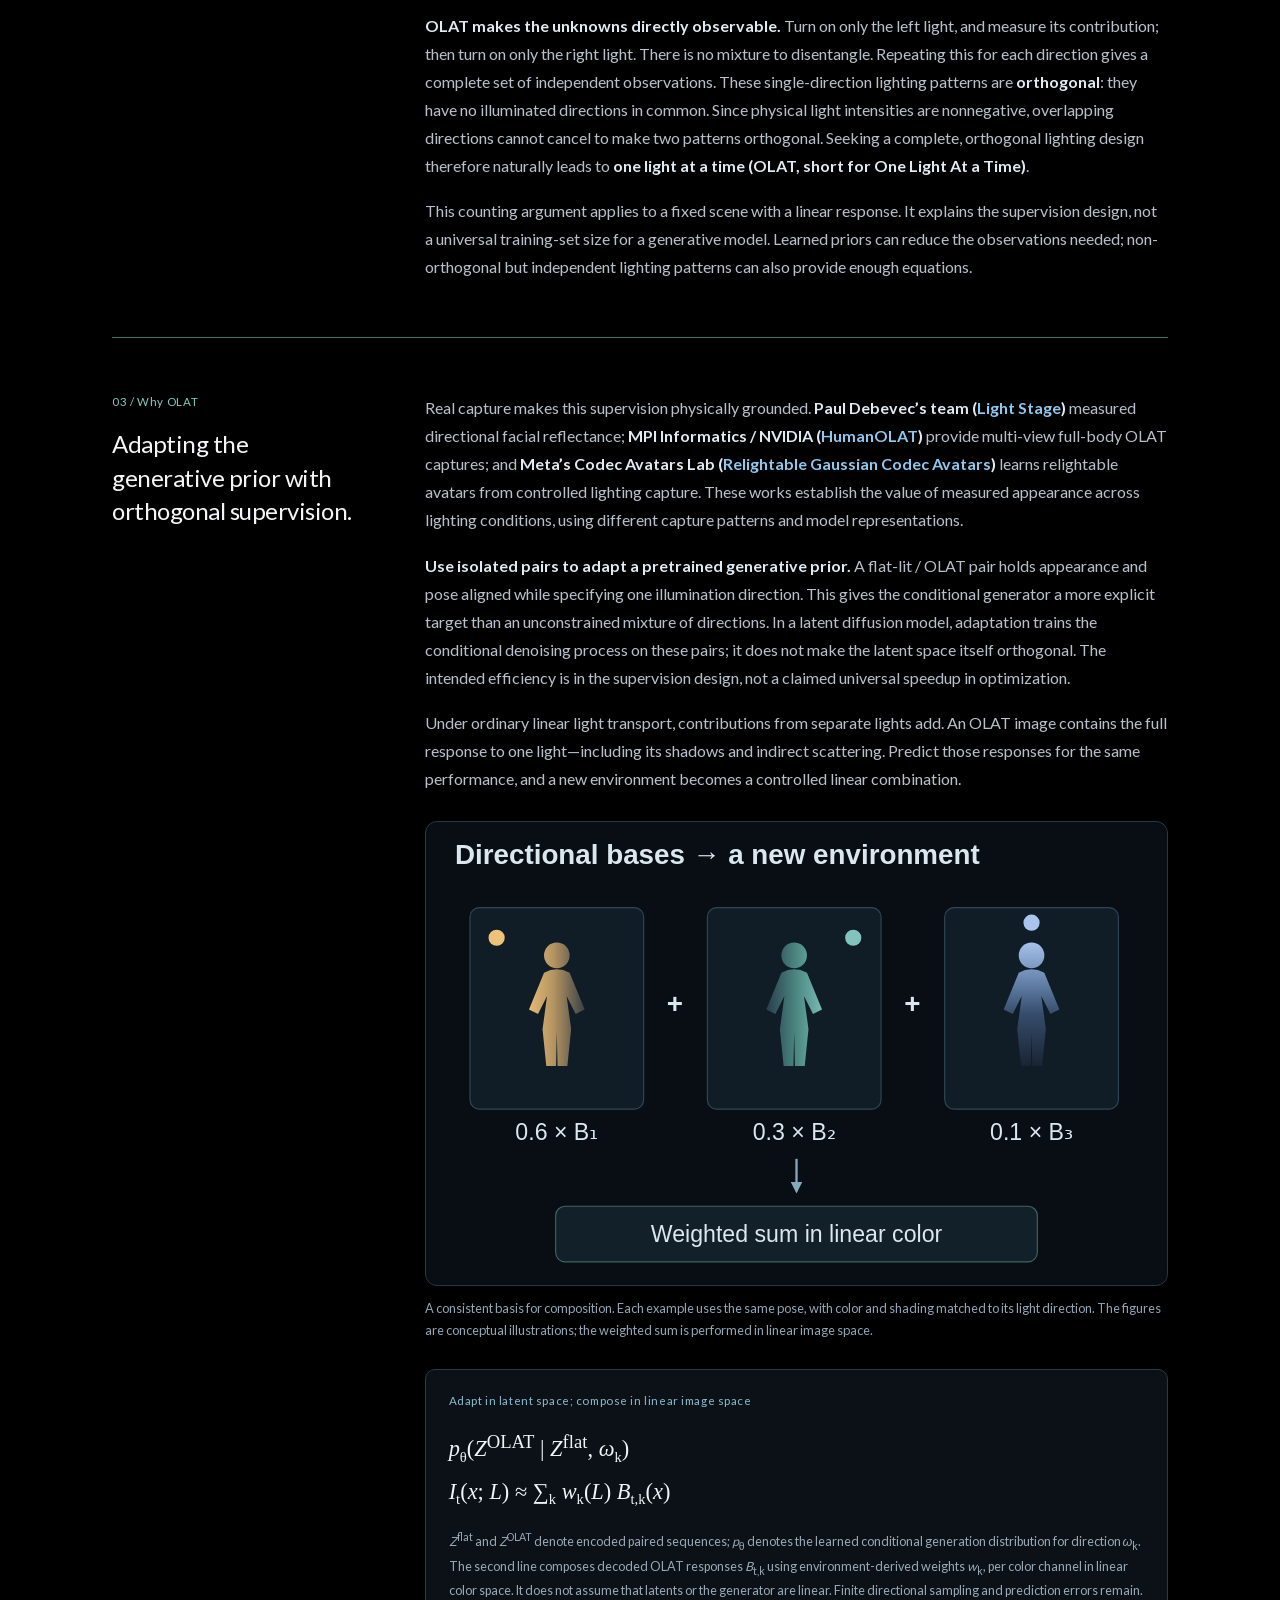
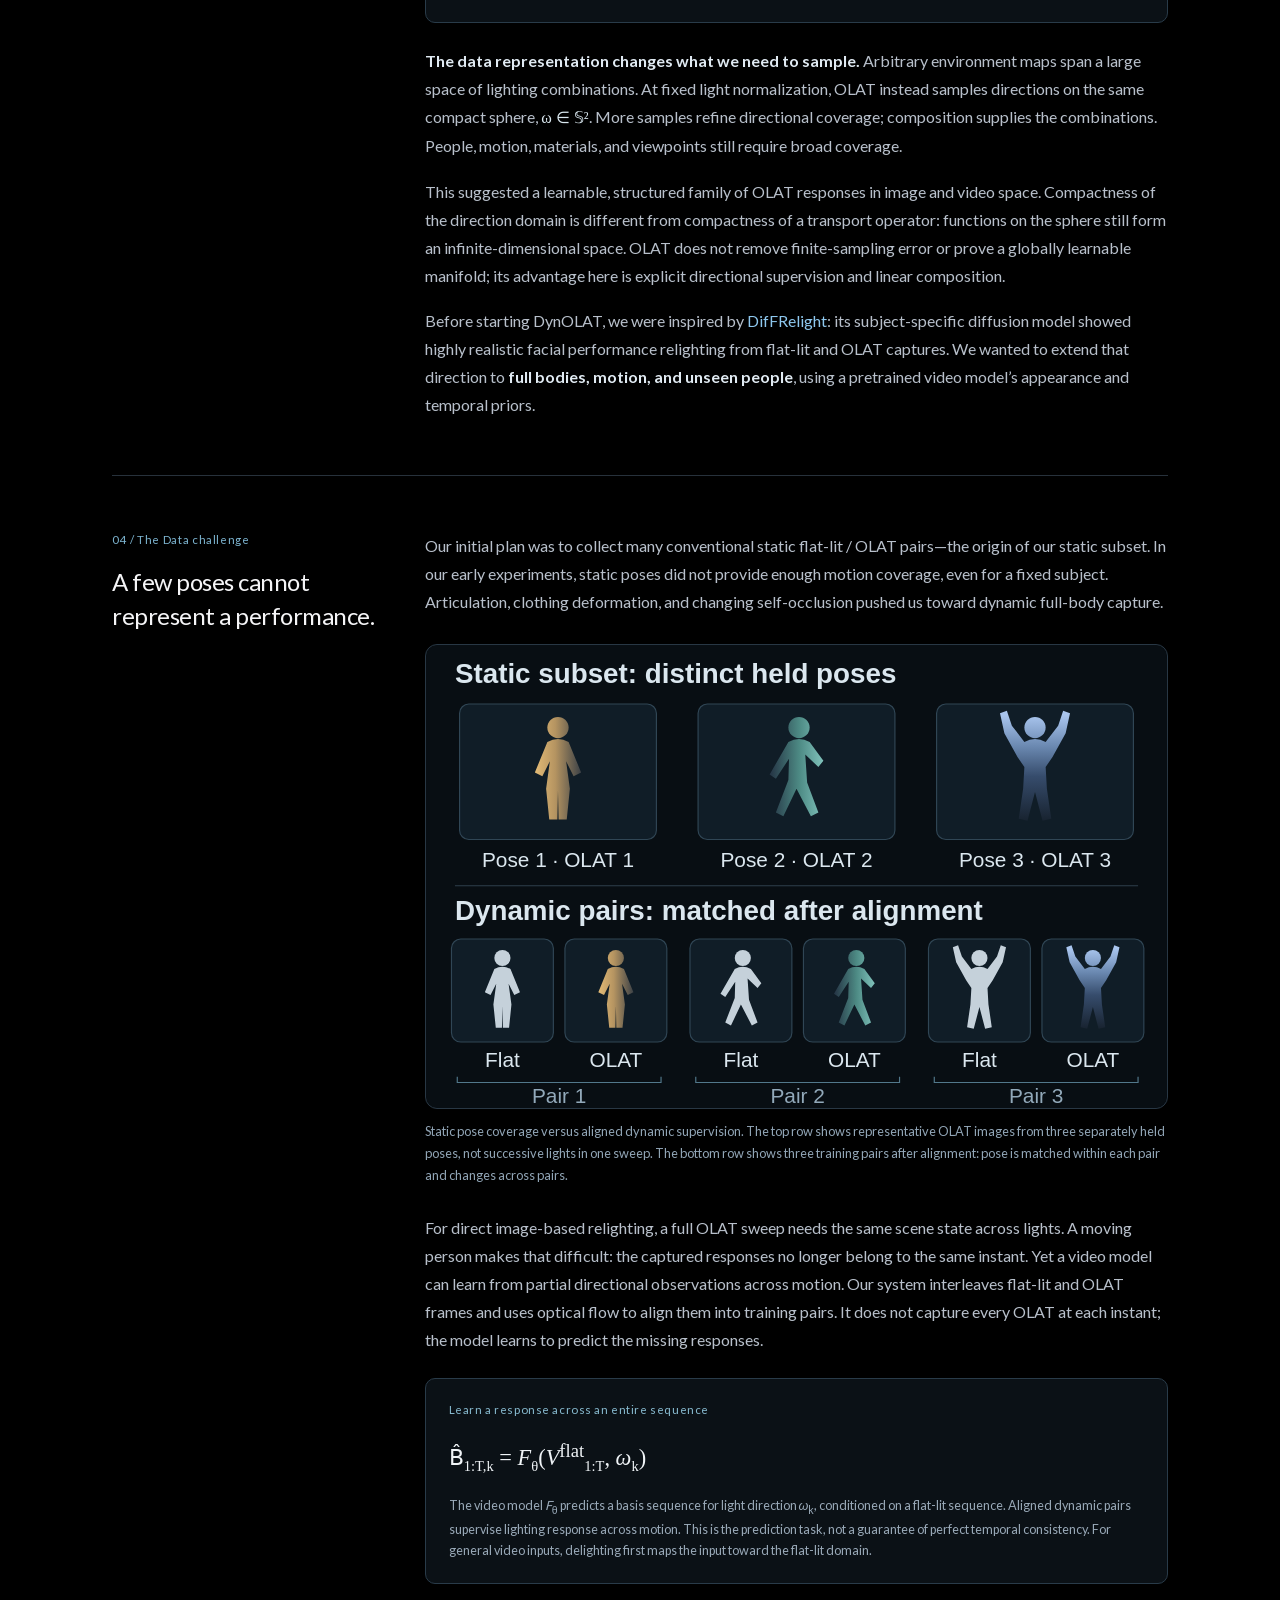
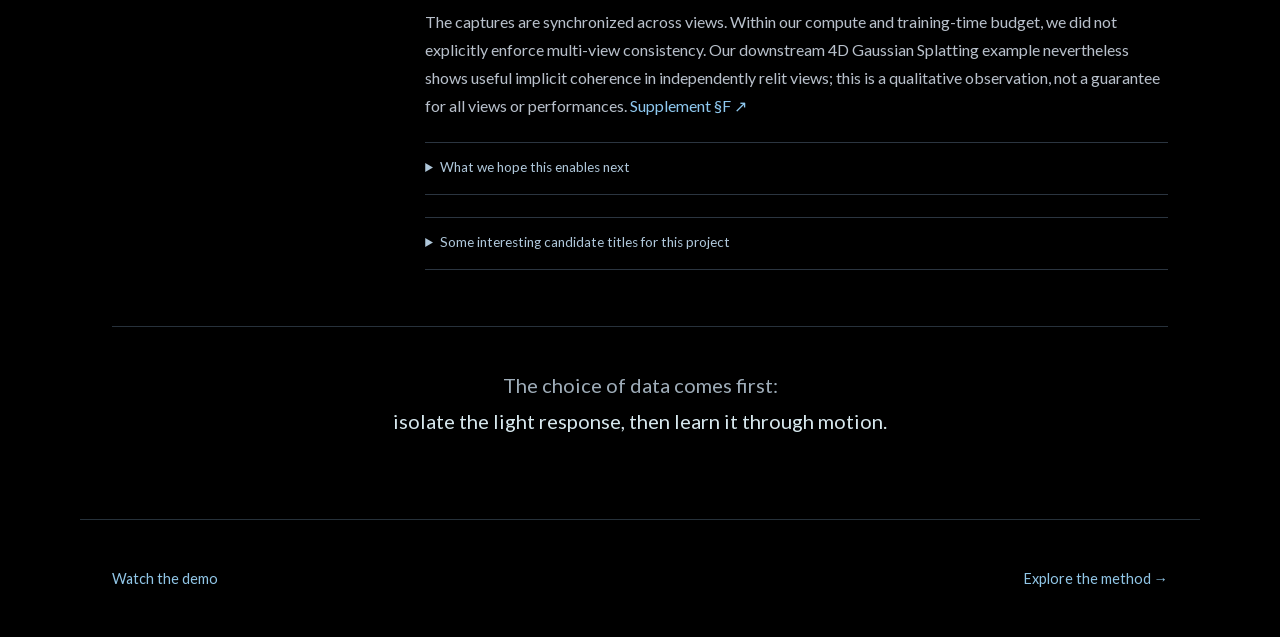
==== commit dd885abd: "Refine Insight equations and project title notes" ====
--- a/project-source.html
+++ b/project-source.html
@@ -5,7 +5,7 @@
   <meta name="viewport" content="width=device-width, initial-scale=1">
   <meta name="description" content="Why DynOLAT learns OLAT responses from dynamic human capture: light transport, supervision, and the path from static poses to motion.">
   <title>The Insights Behind DynOLAT</title>
-  <link rel="stylesheet" href="styles.css?v=20261019-4">
+  <link rel="stylesheet" href="styles.css?v=20261031-1">
   <link rel="stylesheet" href="project-source.css?v=20261020-3">
 </head>
 <body class="story-page">
@@ -35,16 +35,16 @@
             <p><strong><a href="https://proceedings.iclr.cc/paper_files/paper/2025/file/1cce374fec7829c24a97ae0e91cd0999-Paper-Conference.pdf">IC-Light</a>.</strong> Its in-the-wild branch creates relighting pairs by degrading or augmenting input appearance and estimating target lighting, rather than recapturing the same scene under calibrated lights. The full method also uses rendered and real Light Stage data, and imposes light-transport consistency. Our concern is that augmentation and estimated lighting provide approximate supervision, even when the target photograph is real.</p>
             <p><strong><a href="https://arxiv.org/abs/2501.18590">DiffusionRenderer</a>.</strong> Its forward renderer conditions video generation on G-buffers and an environment map. Synthetic data provides exact labels, but the paper reports a domain gap when training on synthetic data alone. It therefore adds auto-labeled real videos and a LoRA for real data; the estimated geometry, materials, and lighting can still contain errors. This motivates measured pairs without implying that either method uses only synthetic supervision.</p>
             <figure class="story-figure"><img src="assets/project-source/mixed-supervision.svg?v=20261020-4" width="640" height="504" loading="lazy" alt="A shared flat-lit input feeds Generation. Three spatial environment maps retain distributed background illumination and colored bright regions in different positions. Each output combines their directions, colors, and strengths in a smooth body gradient."><figcaption>One flat-lit input under three different environments. Each conceptual output combines illumination across its entire map: warm upper-left with cool lower-right light, teal upper-right with warm lower-left light, and blue overhead with teal lower-left light. The body gradients reflect both the broad background illumination and the colored bright regions.</figcaption></figure>
-            <p><strong>The question is: how much does each light contribute?</strong> Even with perfectly measured pairs, an environment-lit image only shows their combined effect. For a fixed person, pose, and camera, consider the brightness at one image pixel in one color channel. If two lights illuminate the person, their separate contributions are two unknowns. This is the familiar problem of solving simultaneous linear equations: <strong>two unknowns need at least two independent equations.</strong></p>
-            <div class="source-example" role="group" aria-label="Two lights, two unknown contributions">
-              <p class="source-example__title">Two unknowns → two independent observations</p>
+            <p><strong>The question is: how much does each light contribute?</strong> Even with perfectly measured pairs, an environment-lit image only shows their combined effect. For a fixed person, pose, and camera, consider the brightness at one image pixel in one color channel. If <i>N</i> independent light directions contribute, their separate responses are <i>N</i> unknowns. This is the familiar problem of solving simultaneous linear equations: <strong><i>N</i> unknowns need at least <i>N</i> independent equations.</strong></p>
+            <div class="source-example" role="group" aria-label="N lights and N unknown contributions, illustrated with two lights">
+              <p class="source-example__title"><i>N</i> unknowns → <i>N</i> independent observations <span>(illustrated with <i>N</i> = 2)</span></p>
               <p>Photo 1: 80% left light + 20% right light → measured brightness 12.</p>
               <p>Photo 2: 20% left light + 80% right light → measured brightness 18.</p>
               <p>Together, these observations tell us that the left light alone contributes 10 and the right light alone contributes 20. Check: 80% of 10 plus 20% of 20 is 12; reversing the weights gives 18. These are illustrative values in linear brightness units.</p>
               <p>Simply making the first lighting setup twice as bright gives twice the total, but no new clue about the two separate contributions. We need a different mixing ratio, not just another photograph.</p>
             </div>
             <p><strong>Now extend this to an environment map.</strong> An <i>h</i> × <i>w</i> map has <i>h</i> × <i>w</i> directional bins. At each image pixel, there is one unknown contribution per direction. Recovering them all, without additional assumptions, therefore needs at least that many independent lighting observations. More photographs help only if they add independent equations.</p>
-            <p><strong>OLAT makes the unknowns directly observable.</strong> Turn on only the left light, and measure its contribution; then turn on only the right light. There is no mixture to disentangle. Repeating this for each direction gives a complete set of independent observations. These single-direction lighting patterns are orthogonal: they have no illuminated directions in common. Since physical light intensities are nonnegative, overlapping directions cannot cancel to make two patterns orthogonal. Seeking a complete, orthogonal lighting design therefore naturally leads to one light at a time.</p>
+            <p><strong>OLAT makes the unknowns directly observable.</strong> Turn on only the left light, and measure its contribution; then turn on only the right light. There is no mixture to disentangle. Repeating this for each direction gives a complete set of independent observations. These single-direction lighting patterns are <strong>orthogonal</strong>: they have no illuminated directions in common. Since physical light intensities are nonnegative, overlapping directions cannot cancel to make two patterns orthogonal. Seeking a complete, orthogonal lighting design therefore naturally leads to <strong>one light at a time (OLAT, short for One Light At a Time)</strong>.</p>
             <p>This counting argument applies to a fixed scene with a linear response. It explains the supervision design, not a universal training-set size for a generative model. Learned priors can reduce the observations needed; non-orthogonal but independent lighting patterns can also provide enough equations.</p>
           </div>
         </article>
@@ -83,6 +83,16 @@
               <summary>What we hope this enables next</summary>
               <div><p>We hope the data and learned OLAT responses support faster inference, distillation, and explicit multi-view training. One possibility is to compose OLAT predictions into environment-lit training pairs, then distill them into a model that takes an environment map directly. This could retain the benefits of structured supervision while reducing the cost of generating many basis videos. These are directions for future work.</p></div>
             </details>
+            <details class="source-detail">
+              <summary>Some interesting candidate titles for this project</summary>
+              <div>
+                <ol class="source-candidate-titles">
+                  <li><strong>Neural Light Stage.</strong> A proposal-oriented name: in essence, we bake the capabilities of a Light Stage into a generative model through fine-tuning.</li>
+                  <li><strong>LoongFlight (飞龙在天).</strong> “Learning OLat videO predictioN Generalizes dynamic Full-body reLIGHTing.” The capitalization highlights the name.</li>
+                  <li><strong>MOONPHASE.</strong> “Modeling OLAT Video Prediction for Generalizable Full-body Avatar Sequential Relighting.” The name evokes the Moon under changing directions of sunlight—a natural analogy for OLAT observations.</li>
+                </ol>
+              </div>
+            </details>
           </div>
         </article>
         <p class="source-takeaway">The choice of data comes first:<br><strong>isolate the light response, then learn it through motion.</strong></p>
--- a/styles.css
+++ b/styles.css
@@ -441,12 +441,6 @@
   border-radius: 0 0 var(--radius-sm) 0;
 }
 
-.method-list__index {
-  color: var(--link);
-  font-size: var(--step-small);
-  font-variant-numeric: tabular-nums;
-}
-
 .info-card h3 {
   margin-bottom: 0.8rem;
 }
@@ -733,11 +727,6 @@
 .preview-heading h2 { font-size: .85rem; font-weight: 400; color: var(--text-muted); }
 .preview-toggle { border: 1px solid var(--border); border-radius: 999px; padding: .35rem .8rem; background: transparent; color: var(--text); font: inherit; font-size: .78rem; cursor: pointer; }
 .preview-toggle:hover { background: var(--surface); }
-.preview-grid { display: grid; grid-template-columns: repeat(3, minmax(0, 1fr)); gap: .8rem; }
-.preview-item { overflow: hidden; border: 1px solid #27272b; border-radius: 12px; background: #080809; }
-.preview-item video { width: 100%; height: clamp(18rem, 34vw, 23rem); object-fit: contain; background: #000; }
-.preview-item figcaption { display: flex; align-items: center; gap: .7rem; padding: .65rem .8rem; text-align: left; font-size: .85rem; }
-.preview-item figcaption span { font-size: .67rem; color: var(--text-faint); }
 .preview-caption { margin-top: .7rem; font-size: .78rem; color: var(--text-muted); }
 .section__head { margin-bottom: 2rem; }
 .section { padding-bottom: 5rem; }
@@ -771,11 +760,6 @@
   .author-note { display: flex; gap: .25rem .8rem; }
   .hero-demo { margin-top: 1.4rem; }
   .hero-tagline { max-width: 22rem; margin-inline: auto; }
-  .preview-grid { gap: .35rem; }
-  .preview-item { border-radius: 6px; }
-  .preview-item video { height: clamp(10rem, 50vw, 17rem); }
-  .preview-item figcaption { justify-content: center; padding: .5rem .2rem; font-size: .66rem; gap: 0; }
-  .preview-item figcaption span { display: none; }
   .preview-heading h2 { font-size: .75rem; }
   .preview-caption { font-size: .7rem; }
   .experiment-video-grid { grid-template-columns: 1fr 1fr; gap: .5rem; }
@@ -804,23 +788,10 @@
 .authors { max-width: 53rem; margin-inline: auto; }
 .affiliations { color: #d5d8df; }
 .method-figure img { background: #090c12; border: 1px solid #273242; }
-.comparison-showcase { margin: 0 0 3rem; }
-.comparison-title { font-size: 1.35rem; text-align: center; margin-bottom: .6rem; }
-.comparison-intro { color: var(--text-muted); font-size: .95rem; max-width: 48rem; text-align: center; margin: 0 auto 1.4rem; }
-.comparison-tabs { display: flex; justify-content: center; flex-wrap: wrap; gap: .5rem; margin-bottom: 1rem; }
-.comparison-tabs button { font: inherit; font-size: .85rem; border: 1px solid #343a45; border-radius: 999px; padding: .6rem 1rem; background: #11141b; color: #abb5c4; cursor: pointer; }
-.comparison-tabs button[aria-pressed="true"] { background: #16314b; color: #b7e4ff; border-color: #5287ac; }
-.comparison-tabs button:hover { border-color: #7e9db9; }
-.comparison-showcase video { background: #000; width: 100%; height: 100%; object-fit: contain; }
-.comparison-showcase figcaption { color: var(--text-muted); font-size: .85rem; margin-top: .8rem; min-height: 2.5em; }
-.comparison-actions { display: flex; align-items: center; justify-content: space-between; gap: 1rem; margin-top: .7rem; font-size: .8rem; color: var(--text-muted); }
 @media (max-width: 44rem) {
   .hero__title-main { font-size: 2.75rem; }
   .hero__title-sub { font-size: 1.15rem; }
   .hero__br--wide { display: none; }
-  .comparison-tabs { gap: .4rem; }
-  .comparison-tabs button { padding: .5rem .7rem; font-size: .75rem; }
-  .comparison-intro, .comparison-showcase figcaption { font-size: .8rem; }
 }
 
 /* Release narrative: demo first, project source next, extra results at the end. */
@@ -829,7 +800,13 @@
 .hero .full-demo { margin-bottom: 0; }
 .project-source .section__head { margin-bottom: 2.5rem; }
 .more-results .short-preview-heading h2 { color: var(--text); font-size: var(--step-heading); font-weight: 600; }
-.more-results .preview-grid { margin-top: 1.5rem; }
+.more-results .case-grid { display: grid; grid-template-columns: repeat(3, minmax(0, 1fr)); gap: 1rem; margin-top: 1.5rem; }
+.jcam-card { min-width: 0; margin: 0; }
+.jcam-card video { display: block; width: 100%; aspect-ratio: 3 / 4; border-radius: 4px; background: #000; object-fit: contain; }
+.method-grid { grid-template-columns: repeat(3, minmax(0, 1fr)); gap: 1rem; padding: 0; border: 0; border-radius: 0; background: transparent; }
+.method-list.method-grid .info-card { display: block; min-height: 12rem; padding: 1.5rem; border: 1px solid var(--border); border-radius: var(--radius); background: var(--surface-deep); }
+.method-list.method-grid .info-card:first-child, .method-list.method-grid .info-card:nth-child(2), .method-list.method-grid .info-card:last-child { border-radius: var(--radius); }
+.method-figure { overflow-x: auto; overscroll-behavior-inline: contain; }
 .playback-note { display: grid; grid-template-columns: 1fr 16rem; gap: .75rem 2rem; align-items: center; margin-top: 2rem; padding: 1.3rem 1.5rem; border: 1px solid #2a3037; border-radius: 12px; background: #0c0e12; }
 .playback-note .playback-heading { text-align: left; margin: 0 0 .55rem; font-size: 1rem; }
 .playback-note .playback-heading + p { text-align: left; font-size: .85rem; line-height: 1.6; margin: 0; max-width: 27rem; }
@@ -844,6 +821,19 @@
   .playback-note { grid-template-columns: 1fr; gap: 1rem; padding: 1rem; }
   .playback-note .experiment-video-grid { max-width: 13rem; }
   .playback-note .media-frame--video { height: 8rem; }
+  .more-results .case-grid { grid-template-columns: repeat(2, minmax(0, 1fr)); gap: .75rem; }
+  .method-grid { grid-template-columns: 1fr; }
+  .method-list.method-grid .info-card, .method-list.method-grid .info-card:first-child, .method-list.method-grid .info-card:nth-child(2), .method-list.method-grid .info-card:last-child { min-height: 0; border-radius: var(--radius); }
+  .method-figure > a { display: block; width: 940px; }
+  .method-figure > a > img { width: 940px; max-width: none; }
+}
+
+@media (min-width: 44.01rem) and (max-width: 64rem) {
+  .more-results .case-grid { grid-template-columns: repeat(3, minmax(0, 1fr)); }
+}
+
+@media (max-width: 52rem) {
+  .method-grid { grid-template-columns: 1fr; }
 }
 
 /* Compact link to the standalone project story. */
--- a/project-source.css
+++ b/project-source.css
@@ -94,4 +94,7 @@
 .source-example p { margin: 0 0 .9rem; font-size: .9rem; line-height: 1.75; }
 .source-example p:last-child { margin-bottom: 0; }
 .source-example .source-example__title { color: #9bd5c9; font-size: 1.05rem; font-weight: 600; }
+.source-example__title span { color: #afc7da; font-size: .82em; font-weight: 400; }
+.source-candidate-titles { display: grid; gap: .75rem; margin: .4rem 0 .3rem; padding-left: 1.25rem; line-height: 1.75; }
+.source-candidate-titles li::marker { color: #80ccc2; }
 @media (max-width: 52rem) { .source-example { padding: 1rem; } }
